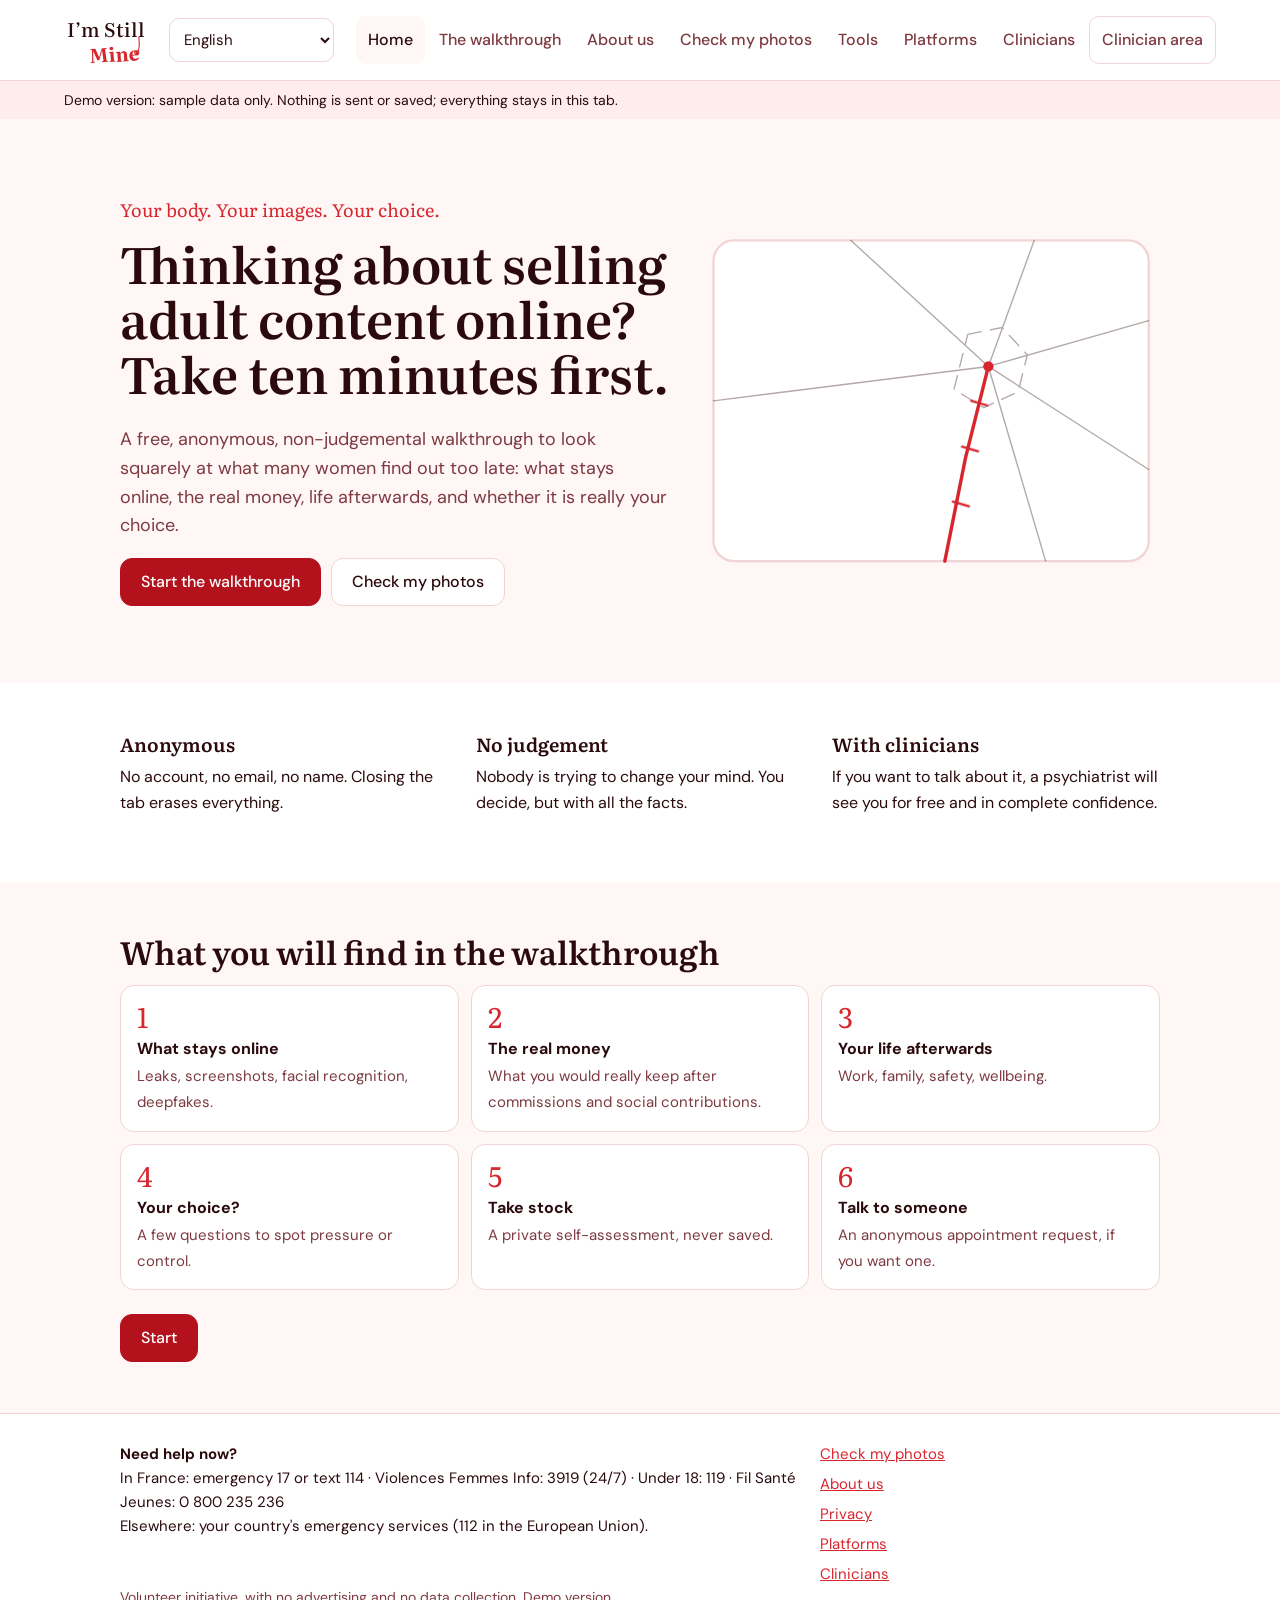
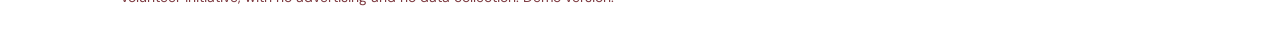
==== site/index.html @ f81d7df5 "I'm Still Mine: public website (20 languages), detection API client, coming-soon page The fake-image" ====
<!DOCTYPE html>

<html lang="fr">
<head>
<meta charset="utf-8"/>
<meta content="width=device-width, initial-scale=1" name="viewport"/>
<meta content="noindex, nofollow" name="robots"/>
<title data-i="s.title">I’m Still Mine — démo</title>
<link rel="icon" href="brand/logo-mark.svg" type="image/svg+xml"/>
<meta content="#d7262e" name="theme-color"/>
<link href="https://fonts.googleapis.com" rel="preconnect"/>
<link href="https://fonts.googleapis.com/css2?family=Literata:opsz,wght@7..72,500;7..72,600&amp;family=DM+Sans:wght@400;500;600&amp;display=swap" rel="stylesheet"/>
<style>
/* VOICE: tender, calm, never judging; a quiet notebook, not a campaign
   IDEA: a pocket notebook she opens alone, page by page
   PICTURE: the open page itself (the working app) under a modest title
   COLOUR and TYPE: white / deep teal ink, one coral accent; Literata + DM Sans
   LAYOUT: one calm column, progress dots, doctor side as a tidy workspace */
:root{color-scheme:light dark;
--bg:light-dark(#ffffff,#0d1f23);--paper:light-dark(#f2f7f6,#13292e);--ink:light-dark(#12343b,#e6efee);
--soft:light-dark(#4d6a70,#a9bfc2);--line:light-dark(#d5e3e1,#24434a);--acc:light-dark(#d9503c,#ff8a73);
--accbg:light-dark(#fdeeea,#3a201b);--teal:light-dark(#12343b,#cfe6e2);--ok:light-dark(#1d6b58,#7fd3b9)}
:root[data-theme=light]{color-scheme:light}:root[data-theme=dark]{color-scheme:dark}
*{box-sizing:border-box;min-width:0}
body{margin:0;background:var(--bg);color:var(--ink);font:16px/1.6 "DM Sans",system-ui,sans-serif;overflow-x:clip}
h1,h2,h3{font-family:Literata,Georgia,serif;font-weight:600;line-height:1.1;text-wrap:balance;margin:0 0 .5em}
h1{font-size:clamp(28px,4.4vw,42px)}h2{font-size:clamp(24px,3vw,32px)}h3{font-size:19px}
p{margin:0 0 1em}a{color:var(--acc)}
.top{display:flex;flex-wrap:wrap;gap:12px;align-items:center;justify-content:space-between;padding:14px max(5vw,16px);border-bottom:1px solid var(--line);position:sticky;top:0;background:var(--bg);z-index:5}
.brand{font-family:Literata,serif;font-weight:600;font-size:19px}
.seg{display:flex;background:var(--paper);border-radius:999px;padding:4px}
.seg a{padding:10px 16px;border-radius:999px;text-decoration:none;color:var(--soft);font-weight:500;min-height:44px;display:flex;align-items:center}
.seg a.on{background:var(--teal);color:var(--bg)}
.demo{background:var(--accbg);color:var(--ink);font-size:14px;padding:8px max(5vw,16px)}
main{max-width:760px;margin:0 auto;padding:clamp(24px,4vw,48px) 16px 64px}
.wide{max-width:1040px}
.dots{display:flex;gap:6px;margin:0 0 20px;flex-wrap:wrap}
.dots button{width:34px;height:8px;min-height:0;border-radius:4px;border:0;background:var(--line);padding:0;cursor:pointer}
.dots button.on{background:var(--acc)}.dots button.done{background:var(--soft)}
.page{background:var(--paper);border-radius:18px;padding:clamp(22px,4vw,40px);box-shadow:0 1px 0 var(--line)}
.kicker{color:var(--soft);font-size:14px;margin-bottom:6px}
.nav{display:flex;justify-content:space-between;gap:12px;margin-top:28px;flex-wrap:wrap}
button,.btn{font:inherit;font-weight:500;min-height:44px;padding:10px 20px;border-radius:12px;border:1px solid var(--line);background:var(--bg);color:var(--ink);cursor:pointer}
button.main{background:var(--teal);color:var(--bg);border-color:var(--teal)}
button:focus-visible,a:focus-visible,input:focus-visible,textarea:focus-visible,select:focus-visible{outline:3px solid var(--acc);outline-offset:2px}
.exit{background:var(--acc);color:#fff;border:0}
ul.facts{padding-left:1.1em;margin:0 0 1em}ul.facts li{margin-bottom:.5em}
.note{border-inline-start:3px solid var(--acc);padding-block:4px;padding-inline:14px 0;color:var(--soft);font-size:15px;margin:16px 0}
.q{border-top:1px solid var(--line);padding:14px 0}
.q p{margin:0 0 8px;font-weight:500}
.opts{display:flex;flex-wrap:wrap;gap:8px}
.opts label{display:flex;align-items:center;gap:8px;border:1px solid var(--line);border-radius:10px;padding:8px 14px;min-height:44px;cursor:pointer;background:var(--bg)}
.opts input{accent-color:var(--acc);width:18px;height:18px}
.calc{display:grid;grid-template-columns:minmax(0,1fr) minmax(0,1fr);gap:20px;align-items:start}
.big{font-family:Literata,serif;font-size:clamp(34px,6vw,52px);line-height:1;white-space:nowrap}
.rows div{display:flex;justify-content:space-between;gap:10px;padding:8px 0;border-bottom:1px solid var(--line)}
.rows span:last-child{white-space:nowrap;font-variant-numeric:tabular-nums}
input,textarea,select{font:inherit;font-size:16px;width:100%;padding:11px 12px;border-radius:10px;border:1px solid var(--line);background:var(--bg);color:var(--ink)}
input[type=range]{padding:0;accent-color:var(--acc)}
label.f{display:block;margin:14px 0 6px;font-weight:500}
.alert{background:var(--accbg);border-radius:12px;padding:16px;margin:16px 0}
.res{display:grid;gap:10px;margin:12px 0}
.res div{background:var(--bg);border-radius:12px;padding:12px 14px;border:1px solid var(--line)}
.res b{display:block}.res span{color:var(--soft);font-size:15px}
.ok{color:var(--ok);font-weight:600}
.tabs{display:flex;gap:6px;flex-wrap:wrap;margin-bottom:20px;overflow-x:auto}
.tabs button.on{background:var(--teal);color:var(--bg);border-color:var(--teal)}
.grid2{display:grid;grid-template-columns:minmax(0,1fr) minmax(0,1.3fr);gap:20px}
.req{background:var(--bg);border:1px solid var(--line);border-radius:12px;padding:14px;margin-bottom:10px;cursor:pointer;text-align:left;width:100%;display:block}
.req.on{border-color:var(--acc)}
.tag{display:inline-block;font-size:13px;padding:2px 8px;border-radius:6px;background:var(--paper);color:var(--soft);margin-right:6px}
.tag.new{background:var(--accbg);color:var(--acc)}
.slots{display:grid;grid-template-columns:repeat(5,minmax(0,1fr));gap:6px}
.slots button{padding:8px 4px;font-size:14px;min-height:44px}
.slots button.on{background:var(--ok);color:#fff;border-color:var(--ok)}
.slots .h{font-size:13px;color:var(--soft);text-align:center;padding:4px}
.priv{background:var(--bg);border-radius:12px;padding:14px 16px;border:1px dashed var(--line);font-size:15px}
.hide{display:none!important}
.brand{text-decoration:none;color:var(--ink);display:inline-flex;align-items:center;gap:10px;min-height:44px}
.brand .logo{height:52px;width:auto;display:block}
.brand .word{font-family:Literata,Georgia,serif;font-size:22px;font-weight:500;letter-spacing:-.01em}.brand .word b{font-weight:700;color:var(--acc)}
.tagline{font-family:Literata,Georgia,serif;font-size:18px;color:var(--acc);margin:0 0 10px}
nav.site{display:flex;gap:2px;flex-wrap:wrap}
nav.site a{text-decoration:none;color:var(--soft);padding:10px 12px;border-radius:10px;min-height:44px;display:flex;align-items:center;font-weight:500}
nav.site a.on{color:var(--ink);background:var(--paper)}
nav.site a.pro{border:1px solid var(--line)}
.view{display:none}.view.on{display:block}
.hero{background:var(--paper);padding:clamp(32px,6vw,80px) max(5vw,16px)}
.heroin{max-width:1040px;margin:0 auto;display:grid;grid-template-columns:minmax(0,1.2fr) minmax(0,1fr);gap:32px;align-items:center}
h1.xl{font-size:clamp(32px,5vw,50px)}
.lede{font-size:18px;color:var(--soft);max-width:62ch}
.ctas{display:flex;gap:10px;flex-wrap:wrap;margin-top:8px}
a.btn{text-decoration:none;display:inline-flex;align-items:center}
a.btn.main{background:var(--teal);color:var(--bg);border-color:var(--teal)}
.glass{width:100%;height:auto}
.glass .mend{stroke-dasharray:200;stroke-dashoffset:200;animation:mend 2.4s .6s ease-out forwards}.glass .stitches{opacity:0;animation:stitch .6s 2.8s forwards}
@keyframes mend{to{stroke-dashoffset:0}}@keyframes stitch{to{opacity:1}}
@media(prefers-reduced-motion:reduce){.glass .mend{stroke-dashoffset:0;animation:none}.glass .stitches{opacity:1;animation:none}}
.wrapw{max-width:1040px;margin:0 auto}
.three{display:grid;grid-template-columns:repeat(3,minmax(0,1fr));gap:28px}
.band{padding:clamp(28px,4vw,64px) max(5vw,16px)}.band.alt{background:var(--paper)}
.steps{counter-reset:s;list-style:none;padding:0;margin:0 0 24px;display:grid;grid-template-columns:repeat(3,minmax(0,1fr));gap:12px}
.steps li{background:var(--bg);border-radius:14px;padding:16px;border:1px solid var(--line)}
.steps li::before{counter-increment:s;content:counter(s);font-family:Literata,serif;font-size:28px;color:var(--acc);display:block;line-height:1}
.steps b{display:block;margin:6px 0 2px}.steps span{color:var(--soft);font-size:15px}
.people{display:grid;grid-template-columns:repeat(auto-fill,minmax(220px,1fr));gap:12px;margin-bottom:8px}
.people div{background:var(--paper);border-radius:12px;padding:14px 16px}
.people .ghost{background:none;border:1px dashed var(--line)}
.people b{display:block}.people span{color:var(--soft);font-size:15px}
.small{font-size:14px;color:var(--soft)}
.sr{position:absolute;width:1px;height:1px;overflow:hidden;clip:rect(0 0 0 0)}
.langsel select{width:auto;min-height:44px;padding:8px 10px;font-size:15px}
.top{flex-wrap:wrap}
.dim{opacity:.55}
.cam{position:relative;border-radius:14px;overflow:hidden;background:#000;max-width:420px;aspect-ratio:4/3}
.cam video{width:100%;height:100%;object-fit:cover;transform:scaleX(-1)}
.chal{font-family:Literata,serif;font-size:22px;margin:4px 0}
.meter{height:8px;background:var(--line);border-radius:4px;overflow:hidden;margin:8px 0}.meter i{display:block;height:100%;background:var(--acc);transition:width .3s}
#matchCv,.ela{display:block;max-width:100%;height:auto;border-radius:12px;margin:14px 0}
.vcard{border-radius:14px;padding:16px;margin:14px 0;background:var(--bg);border:2px solid var(--line)}
.vcard b{display:block;font-size:18px}.vcard span{display:block;color:var(--soft)}
.vcard.hi,.vcard.lo2{border-color:var(--acc)}.vcard.mid{border-color:#c98a1b}.vcard .big{color:var(--ink)}
.sigs{list-style:none;padding:0;margin:0}.sigs li{display:grid;grid-template-columns:70px minmax(0,1fr);gap:10px;padding:10px 0;border-bottom:1px solid var(--line);font-size:15px}
.lv{font-size:13px;font-weight:600;border-radius:6px;padding:2px 6px;height:fit-content;text-align:center;background:var(--paper);color:var(--soft)}
.lv.fort{background:var(--accbg);color:var(--acc)}.lv.moyen{background:light-dark(#fbf0d9,#3a2e14);color:light-dark(#8a5a00,#f0c060)}
.conf{margin:10px 0 6px;font-size:15px}.conf.high b{color:var(--ok)}.conf.low b{color:var(--acc)}
table.eng{width:100%;border-collapse:collapse;font-size:14px;margin:6px 0}table.eng td{padding:6px 4px;border-top:1px solid var(--line);vertical-align:top}table.eng td:first-child{color:var(--soft);width:42%}
textarea.mono{font:13px/1.45 ui-monospace,Menlo,monospace}
.tools{display:grid;grid-template-columns:repeat(auto-fill,minmax(220px,1fr));gap:10px}
.tools a{display:block;text-decoration:none;color:var(--ink);background:var(--paper);border:1px solid var(--line);border-radius:12px;padding:14px 16px;min-height:44px}
.tools a span{display:block;color:var(--soft);font-size:15px}
ol.facts{padding-left:1.3em}
main h2{margin-top:1.4em}
pre{background:var(--paper);border-radius:12px;padding:14px;font-size:14px;overflow-x:auto;margin:0}
.en{margin-top:28px;border-top:1px solid var(--line);padding-top:12px}
.foot{border-top:1px solid var(--line);padding:28px max(5vw,16px);font-size:15px}
.fgrid{display:grid;grid-template-columns:minmax(0,2fr) minmax(0,1fr);gap:20px}
.flinks{display:flex;flex-direction:column;gap:6px}
@media(max-width:800px){.heroin,.fgrid{grid-template-columns:minmax(0,1fr)}.glass{max-width:340px}.three,.steps{grid-template-columns:minmax(0,1fr)}nav.site{overflow-x:auto;flex-wrap:nowrap;width:100%}nav.site a{flex:none}}
@media(max-width:700px){.calc,.grid2{grid-template-columns:minmax(0,1fr)}.seg a{padding:10px 12px}}
@media(prefers-reduced-motion:no-preference){.page{animation:in .35s ease}@keyframes in{from{opacity:0;transform:translateY(6px)}}}

/* PALETTE I'M STILL MINE : blanc et rouge uniquement, toujours en clair, sobre */
:root,:root[data-theme=dark],:root[data-theme=light]{color-scheme:light;--bg:#ffffff;--paper:#fff6f6;--ink:#2b0a0d;--soft:#7d3a40;--line:#f2d3d6;--acc:#d7262e;--accbg:#ffecec;--teal:#b3121c;--ok:#8a1a20}
.vcard.mid{border-color:#ee9ba0}.lv.moyen{background:#fff1e6;color:#9a2a12}
.hero{background:#fff6f6}
</style>
</head>
<body>
<header class="top">
<a aria-label="I’m Still Mine" class="brand" href="#accueil"><svg class="logo" aria-hidden="true" viewBox="0 0 200 124" role="img" aria-label="I’m Still Mine">
  <text x="8" y="54" font-family="Literata, Georgia, serif" font-size="46" font-weight="500" fill="#2b0a0d">I’m Still</text>
  <path d="M178.5 55 C 179.5 70, 181.5 80, 176.5 88" fill="none" stroke="#d7262e" stroke-width="2.6" stroke-linecap="round"/>
  <path d="M176.5 88 q -7 -2 -8 4 q 1 6 8 3 q 4 -3 0 -7" fill="none" stroke="#d7262e" stroke-width="2.6" stroke-linecap="round"/>
  <text x="62" y="118" font-family="Literata, Georgia, serif" font-size="46" font-weight="700" fill="#d7262e" transform="rotate(-4 62 118)">Mine</text>
</svg></a>
<label class="langsel"><span class="sr" data-i="s.langLabel">Langue</span><select id="langSel" aria-label="Langue / Language"></select></label>
<nav aria-label="Navigation principale" class="site">
<a data-i="s.nav.2" data-n="accueil" href="#accueil">Accueil</a>
<a data-i="s.nav.3" data-n="parcours" href="#parcours">Le parcours</a>
<a data-i="s.nav.4" data-n="apropos" href="#apropos">Qui sommes-nous</a>
<a data-i="s.nav.5" data-n="photos" href="#photos">Vérifier mes photos</a>
<a data-i="s.nav.6" data-n="outils" href="#outils">Outils</a>
<a data-i="s.nav.7" data-n="plateformes" href="#plateformes">Plateformes</a>
<a data-i="s.nav.8" data-n="soignants" href="#soignants">Soignants</a>
<a class="pro" data-i="s.nav.9" data-n="medecin" href="#medecin">Espace pro</a>
</nav>
</header>
<div class="demo" data-i="s.demo.1">Démo de présentation : données fictives, rien n'est envoyé ni enregistré. Tout reste dans cet onglet.</div>
<!-- ============ ACCUEIL ============ -->
<div class="view" id="v-accueil">
<section class="hero">
<div class="heroin">
<div>
<p class="tagline" data-i="s.tagline">Ton corps. Tes images. Ton choix.</p>
<h1 class="xl" data-i="s.accueil.1">Tu penses vendre du contenu adulte en ligne ? Prends dix minutes avant.</h1>
<p class="lede" data-i="s.accueil.2">Un parcours gratuit, anonyme et sans jugement pour regarder en face ce que beaucoup découvrent trop tard : ce qui reste en ligne, l'argent réel, la vie d'après, et si c'est vraiment ton choix.</p>
<div class="ctas" data-i="s.accueil.3"><a class="btn main" href="#parcours">Commencer le parcours</a><a class="btn" href="#photos">Vérifier mes photos</a></div>
</div>
<svg aria-hidden="true" class="glass" viewBox="0 0 400 300">
<rect x="10" y="10" width="380" height="280" rx="18" fill="#fff" stroke="#f2d3d6" stroke-width="2"/>
<g fill="none" stroke="#2b0a0d" stroke-width="1.2" stroke-linecap="round" stroke-linejoin="round" opacity=".35">
<path d="M250 120 L290 10"/><path d="M250 120 L390 80"/><path d="M250 120 L390 210"/><path d="M250 120 L300 290"/>
<path d="M250 120 L10 150"/><path d="M250 120 L130 10"/>
<path d="M232 92 L262 86 L284 110 L276 142 L246 156 L220 140 Z" stroke-dasharray="12 8"/>
</g>
<path class="mend" d="M250 120 L230 200 L212 290" fill="none" stroke="#d7262e" stroke-width="3" stroke-linecap="round"/>
<g class="stitches" stroke="#d7262e" stroke-width="2" stroke-linecap="round"><path d="M235 150 L249 154"/><path d="M227 190 L241 194"/><path d="M219 238 L233 242"/></g>
<circle cx="250" cy="120" r="4.5" fill="#d7262e"/>
</svg>
</div>
</section>
<section class="band">
<div class="wrapw three">
<div><h3 data-i="s.accueil.4">Anonyme</h3><p data-i="s.accueil.5">Pas de compte, pas d'e-mail, pas de nom. Fermer l'onglet efface tout.</p></div>
<div><h3 data-i="s.accueil.6">Sans jugement</h3><p data-i="s.accueil.7">Personne ne cherche à te faire changer d'avis. Tu décides, mais en connaissance de cause.</p></div>
<div><h3 data-i="s.accueil.8">Avec des soignants</h3><p data-i="s.accueil.9">Si tu veux en parler, un psychiatre te reçoit gratuitement et en toute confidentialité.</p></div>
</div>
</section>
<section class="band alt">
<div class="wrapw">
<h2 data-i="s.accueil.10">Ce que tu trouveras dans le parcours</h2>
<ol class="steps">
<li data-i="s.accueil.11"><b>Ce qui reste en ligne</b><span>Fuites, captures d'écran, reconnaissance faciale, deepfakes.</span></li>
<li data-i="s.accueil.12"><b>L'argent réel</b><span>Ce qu'il te resterait vraiment après commissions et cotisations.</span></li>
<li data-i="s.accueil.13"><b>Ta vie après</b><span>Travail, famille, sécurité, moral.</span></li>
<li data-i="s.accueil.14"><b>Ton choix ?</b><span>Quelques questions pour repérer une pression ou une emprise.</span></li>
<li data-i="s.accueil.15"><b>Faire le point</b><span>Une auto-évaluation privée, jamais enregistrée.</span></li>
<li data-i="s.accueil.16"><b>Parler à quelqu'un</b><span>Une demande de rendez-vous anonyme, si tu le souhaites.</span></li>
</ol>
<a class="btn main" data-i="s.accueil.17" href="#parcours">Commencer</a>
</div>
</section>
</div>
<!-- ============ QUI SOMMES-NOUS ============ -->
<div class="view" id="v-apropos">
<main>
<h1 data-i="s.apropos.1">Qui sommes-nous</h1>
<p class="lede" data-i="s.apropos.2">« I’m Still Mine » est une initiative bénévole née à Lorient. Elle sera portée par une association loi 1901, en cours de création, réunissant des soignants et des bénévoles.</p>
<h2 data-i="s.apropos.3">Nos engagements</h2>
<ul class="facts">
<li data-i="s.apropos.4"><b>Aucune activité commerciale.</b> Pas de publicité, pas d'affiliation, pas de partenariat payant avec une plateforme.</li>
<li data-i="s.apropos.5"><b>Aucune collecte de données.</b> Pas de compte, pas de cookies de suivi, pas d'outil de mesure d'audience. Le parcours fonctionne entièrement dans ton navigateur.</li>
<li data-i="s.apropos.6"><b>Aucun jugement.</b> Nous ne disons à personne ce qu'elle doit faire. Nous donnons des informations exactes et une porte ouverte.</li>
<li data-i="s.apropos.7"><b>Un contenu relu par des soignants.</b> Chaque écran est validé par le comité médical avant publication.</li>
</ul>
<h2 data-i="s.apropos.8">Comité de soignants</h2>
<div class="people">
<div data-i="s.apropos.9"><b>Dr [NAME]</b><span>Psychiatre, Lorient</span></div>
<div class="ghost" data-i="s.apropos.10"><b>Votre nom ici</b><span><a href="#soignants">Rejoindre le comité</a></span></div>
</div>
<p class="small" data-i="s.apropos.11">Démo : la composition du comité est à confirmer avec les intéressés avant toute mise en ligne.</p>
<h2 data-i="s.apropos.12">Transparence</h2>
<p data-i="s.apropos.13">Les membres fondateurs publieront ici une déclaration de leurs liens d'intérêts, y compris toute activité professionnelle en lien avec les plateformes de contenu en ligne.</p>
<h2 data-i="s.apropos.14">Contact</h2>
<p data-i="s.apropos.15">contact@NOM-DE-DOMAINE.org <span class="small">(adresse provisoire)</span></p>
</main>
</div>
<!-- ============ PLATEFORMES ============ -->
<div class="view" id="v-plateformes">
<main>
<h1 data-i="s.plateformes.1">Pour les plateformes et les sites adultes</h1>
<p class="lede" data-i="s.plateformes.2">Vous pouvez proposer ce parcours à vos futures créatrices et futurs créateurs, au moment de leur inscription. C'est gratuit, et aucune donnée n'est échangée.</p>
<h2 data-i="s.plateformes.3">Ce que nous vous demandons</h2>
<p data-i="s.plateformes.4">Un simple lien sur votre page d'inscription créateur, votre centre d'aide ou votre page sécurité. Par exemple :</p>
<pre id="snip"><code>&lt;a href="https://NOM-DE-DOMAINE.org" rel="noopener"&gt;
  Avant de vous lancer : 10 minutes pour y réfléchir
&lt;/a&gt;</code></pre>
<div class="nav" style="margin-top:8px"><span class="small" id="snipMsg"></span><button data-i="s.plateformes.5" id="copySnip">Copier le code</button></div>
<h2 data-i="s.plateformes.6">Ce que nous ne faisons pas</h2>
<ul class="facts">
<li data-i="s.plateformes.7">Aucun pixel, script ou paramètre de suivi dans le lien.</li>
<li data-i="s.plateformes.8">Aucune donnée sur vos utilisateurs ne nous parvient, et nous n'en transmettons aucune.</li>
<li data-i="s.plateformes.9">Aucune campagne contre les plateformes : nous informons, nous n'accusons pas.</li>
</ul>
<div class="en">
<h3 data-i="s.plateformes.10">In English</h3>
<p data-i="s.plateformes.11">“I’m Still Mine” is a free, anonymous, non-judgemental 10-minute walkthrough for people considering adult content creation: leaks and permanence, real earnings, life afterwards, and a check for coercion. It is run by a non-profit with volunteer clinicians. We ask only for a plain link on your creator sign-up or safety page. No data is exchanged and no tracking is involved. English and other languages are planned.</p>
</div>
</main>
</div>
<!-- ============ SOIGNANTS ============ -->
<div class="view" id="v-soignants">
<main>
<h1 data-i="s.soignants.1">Soignants : rejoindre le réseau</h1>
<p class="lede" data-i="s.soignants.2">Psychiatres, psychologues, médecins généralistes, sages-femmes : offrez quelques heures par mois pour recevoir, gratuitement et sans jugement, des femmes qui se posent la question.</p>
<ul class="facts">
<li data-i="s.soignants.3">Vous choisissez vos créneaux et votre format (cabinet ou téléconsultation).</li>
<li data-i="s.soignants.4">Vous ne recevez que ce que la personne choisit d'écrire dans sa demande.</li>
<li data-i="s.soignants.5">Votre numéro RPPS est vérifié avant l'ouverture de votre espace.</li>
</ul>
<div class="page" style="animation:none">
<form id="joinF">
<label class="f" data-i="s.soignants.6" for="jn">Nom et prénom</label><input autocomplete="name" id="jn" required=""/>
<label class="f" data-i="s.soignants.7" for="jp">Profession</label>
<select id="jp"><option data-i="s.soignants.8">Psychiatre</option><option data-i="s.soignants.9">Psychologue</option><option data-i="s.soignants.10">Médecin généraliste</option><option data-i="s.soignants.11">Sage-femme</option><option data-i="s.soignants.12">Autre</option></select>
<label class="f" data-i="s.soignants.13" for="jr">Numéro RPPS</label><input data-ip="s.ph.1" id="jr" inputmode="numeric" placeholder="11 chiffres"/>
<label class="f" data-i="s.soignants.14" for="jv">Ville d'exercice</label><input data-ip="s.ph.2" id="jv" placeholder="Lorient"/>
<label class="f" data-i="s.soignants.15" for="jh">Heures par mois que vous pouvez offrir</label><input id="jh" max="40" min="1" type="number" value="4"/>
<label class="f" data-i="s.soignants.16" for="jm">Un mot sur votre pratique (facultatif)</label><textarea id="jm" rows="3"></textarea>
<div class="nav"><span></span><button class="main" data-i="s.soignants.17" type="submit">Envoyer ma candidature</button></div>
</form>
<div class="alert hide" id="joinOk"></div>
</div>
</main>
</div>
<!-- ============ VÉRIFIER MES PHOTOS ============ -->
<div class="view" id="v-photos">
<main>
<h1 data-i="s.photos.1">Vérifier si tes photos circulent</h1>
<p class="lede" data-i="s.photos.2">Des outils gratuits existent déjà pour empêcher la diffusion de tes images intimes et pour chercher où une photo de toi apparaît. Voici lesquels, et dans quel ordre.</p>
<div class="alert" data-i="s.photos.3"><b>Pour tes propres photos uniquement.</b> Chercher les images de quelqu'un d'autre sans son accord, même d'une ex ou d'une conjointe, est une atteinte à sa vie privée.</div>
<h2 data-i="s.photos.4">1. Bloquer la diffusion avec StopNCII.org</h2>
<p data-i="s.photos.5">Tu choisis tes photos ou vidéos intimes sur ton téléphone. Le site en calcule une empreinte numérique sur ton appareil : <b>l'image elle-même ne quitte jamais ton téléphone.</b> Seule l'empreinte est envoyée aux plateformes partenaires, qui bloquent ou retirent les copies.</p>
<p data-i="s.photos.6">Plateformes partenaires, entre autres : Facebook, Instagram, Threads, TikTok, Snapchat, Reddit, OnlyFans, Bumble, Bluesky et Aylo (Pornhub).</p>
<div class="ctas" data-i="s.photos.7"><a class="btn main" href="https://stopncii.org/?lang=fr-fr" rel="noopener">Ouvrir StopNCII.org</a></div>
<p class="small" data-i="s.photos.8">Réservé aux personnes majeures. Pour une image prise avant tes 18 ans : <a href="https://takeitdown.ncmec.org/fr/" rel="noopener">Take It Down</a>.</p>
<h2 data-i="s.photos.9">2. Chercher où une photo apparaît</h2>
<p data-i="s.photos.10">La recherche d'image inversée retrouve les pages qui contiennent la même photo, ou une photo très proche. Essaie plusieurs outils : ils ne trouvent pas les mêmes résultats.</p>
<div class="tools" data-i="s.photos.11">
<a href="https://lens.google.com" rel="noopener"><b>Google Lens</b><span>Le plus large. Fonctionne aussi depuis l'appli Google.</span></a>
<a href="https://www.bing.com/visualsearch" rel="noopener"><b>Bing Visual Search</b><span>Résultats souvent différents de Google.</span></a>
<a href="https://tineye.com" rel="noopener"><b>TinEye</b><span>Retrouve les copies exactes, même recadrées.</span></a>
<a href="https://yandex.com/images" rel="noopener"><b>Yandex Images</b><span>Souvent efficace sur les visages.</span></a>
</div>
<ul class="facts" style="margin-top:14px">
<li data-i="s.photos.12">Utilise une photo que tu as toi-même publiée, puis une version recadrée sur ton visage.</li>
<li data-i="s.photos.13">Ces outils ne voient pas tout : groupes privés, messageries et certains sites leur échappent.</li>
</ul>
<h2 data-i="s.photos.14">3. Si tu trouves une fuite ou un deepfake</h2>
<ol class="facts">
<li data-i="s.photos.15"><b>Garde des preuves avant tout</b> : adresse de la page, date, captures d'écran. Ne contacte pas la personne qui a publié.</li>
<li data-i="s.photos.16"><b>Signale au site</b>. Sur Reddit, le formulaire de signalement prévoit les images intimes publiées sans consentement : <a href="https://www.reddit.com/report" rel="noopener">reddit.com/report</a>.</li>
<li data-i="s.photos.17"><b>Demande à Google de retirer les résultats</b> : son centre d'aide propose un formulaire pour les images explicites non consenties, y compris les fausses.</li>
<li data-i="s.photos.18"><b>Signale aux autorités</b> sur <a href="https://www.internet-signalement.gouv.fr" rel="noopener">internet-signalement.gouv.fr</a> (Pharos), et porte plainte. En France, diffuser un deepfake sexuel sans consentement est un délit depuis la loi du 21 mai 2024.</li>
<li data-i="s.photos.19"><b>Ne reste pas seule</b> : 3018 (cyberviolences), 3919 (Violences Femmes Info, 24 h/24), ou une demande de rendez-vous dans <a href="#parcours">le parcours</a>.</li>
</ol>
<div class="page" style="animation:none;margin-top:28px">
<div class="kicker" data-i="s.photos.20">Nouveau, en test</div>
<h3 data-i="s.photos.21">Vérifier une image que tu as trouvée</h3>
<p data-i="s.photos.22">Compare une image suspecte à ton visage après un selfie en direct, et cherche des signes de trucage. Tout se passe sur ton téléphone : aucune image n'est envoyée.</p>
<a class="btn main" data-i="s.photos.23" href="#outils">Ouvrir les outils</a>
</div>
</main>
</div>
<!-- ============ OUTILS ============ -->
<div class="view" id="v-outils">
<main>
<h1 data-i="s.outils.1">Vérifier une image trouvée en ligne</h1>
<div class="priv" data-i="s.outils.2"><b>Tout reste sur ton appareil.</b> Les images et ton selfie sont analysés dans ce navigateur, rien n'est envoyé ni enregistré. Les résultats sont des indices, pas des preuves.</div>
<p class="small hide" id="oStatus" role="status"></p>
<div class="tabs" style="margin-top:20px">
<button class="on" data-i="s.outils.3" data-o="t1">1. Est-ce mon visage ?</button>
<button data-i="s.outils.4" data-o="t2">2. L'image est-elle truquée ?</button>
<button data-i="o.tab3" data-o="t3">3. Vient-elle de mon téléphone ?</button>
</div>
<section id="o-t1">
<div class="page" style="animation:none">
<div class="kicker" data-i="s.outils.5">Étape 1</div>
<h3 data-i="s.outils.6">Un selfie en direct</h3>
<p data-i="s.outils.7">On te demande de tourner la tête dans un ordre au hasard. Cela empêche d'utiliser la photo de quelqu'un d'autre : cet outil ne sert qu'à vérifier tes propres images.</p>
<button class="main" data-i="s.outils.8" id="camStart">Démarrer la caméra</button>
<div class="alert hide" id="camErr"></div>
<div class="hide" id="camBox">
<div class="cam"><video id="camV" muted="" playsinline=""></video></div>
<div class="kicker" id="chalStep" style="margin-top:10px"></div>
<p class="chal" id="chal"></p>
<p aria-live="polite" class="small" id="chalHint"></p>
<div class="meter"><i id="chalBar" style="width:0"></i></div>
<button data-i="s.outils.9" id="camStop" style="margin-top:10px">Arrêter</button>
</div>
<p class="hide" id="refOk" style="margin-top:12px"></p>
</div>
<div class="page dim" id="step2" style="animation:none;margin-top:16px">
<div class="kicker" data-i="s.outils.10">Étape 2</div>
<h3 data-i="s.outils.11">L'image que tu as trouvée</h3>
<p data-i="s.outils.12">Une capture d'écran suffit. Si plusieurs personnes apparaissent, chaque visage est comparé.</p>
<label class="f" data-i="s.outils.13" for="sus">Choisir l'image</label><input accept="image/*" id="sus" type="file"/>
<canvas class="hide" id="matchCv"></canvas>
<div id="matchOut"></div>
</div>
</section>
<section class="hide" id="o-t3">
<div class="page" style="animation:none">
<h3 data-i="o.p.title">Retrouver l'empreinte de ton appareil photo (PRNU)</h3>
<div data-i="o.p.intro"></div>
<p class="small" data-i="o.p.soon">Cet outil arrive bientôt.</p>
</div>
</section>
<section class="hide" id="o-t2">
<div class="page" style="animation:none">
<h3 data-i="s.outils.14">Chercher des signes de génération ou de retouche</h3>
<p data-i="s.outils.15">L'outil lit les informations cachées du fichier (logiciel, marquages « image générée par IA »), compare le grain du visage et du fond, et produit une carte de compression.</p>
<label class="f" data-i="s.outils.16" for="f2">Choisir l'image</label><input accept="image/*" id="f2" type="file"/>
<p class="small" data-i="s.outils.17">Pour un résultat plus parlant, utilise le fichier d'origine plutôt qu'une capture d'écran quand c'est possible.</p>
<div id="sigOut"></div>
</div>
<div class="page hide" id="bodyChk" style="animation:none;margin-top:16px">
<h3 data-i="s.outils.18">Compare avec ton propre corps</h3>
<p data-i="s.outils.19">Aucun outil ne connaît ton corps mieux que toi. Pour chaque point, indique si l'image est différente de toi. Les différences sont ajoutées au rapport.</p>
<div id="chkList"></div>
<p class="small" data-i="s.outils.20">Tu n'as pas à prouver qu'une image est fausse pour la signaler : la diffuser sans ton accord est déjà un délit.</p>
</div>
<div class="page hide" id="evid" style="animation:none;margin-top:16px">
<h3 data-i="s.outils.21">Rapport de preuve</h3>
<p data-i="s.outils.22">À joindre à un signalement ou à une plainte. Garde aussi le fichier original sans le modifier.</p>
<label class="f" data-i="s.outils.23" for="evUrl">Adresse de la page où tu l'as trouvée</label><input data-ip="s.ph.3" id="evUrl" inputmode="url" placeholder="https://…"/>
<label class="f" data-i="s.outils.24" for="evDate">Date où tu l'as vue</label><input id="evDate" type="date"/>
<label class="f" data-i="s.outils.25" for="evNotes">Notes (facultatif)</label><textarea id="evNotes" rows="2"></textarea>
<label class="f" data-i="s.outils.26" for="evText">Aperçu du rapport</label><textarea class="mono" id="evText" readonly="" rows="12"></textarea>
<div class="nav"><span class="small" id="evMsg"></span><span style="display:flex;gap:8px;flex-wrap:wrap"><button data-i="s.outils.27" id="evDl">Télécharger</button><button class="main" data-i="s.outils.28" id="evCopy">Copier le rapport</button></span></div>
</div>
</section>
<div class="nav"><span class="small" id="wipeMsg"></span><button data-i="s.outils.29" id="wipe">Tout effacer</button></div>
</main>
</div>
<!-- ============ CONFIDENTIALITÉ ============ -->
<div class="view" id="v-confidentialite">
<main>
<h1 data-i="s.confidentialite.1">Confidentialité</h1>
<p class="lede" data-i="s.confidentialite.2">Le parcours ne collecte rien. Tes réponses restent dans ton navigateur et disparaissent quand tu fermes l'onglet.</p>
<ul class="facts">
<li data-i="s.confidentialite.3"><b>Pas de compte, pas de cookies de suivi, pas de mesure d'audience.</b></li>
<li data-i="s.confidentialite.4"><b>Le serveur ne garde pas de journaux de connexion</b> (adresses IP).</li>
<li data-i="s.confidentialite.5"><b>Seule une demande de rendez-vous est transmise</b>, uniquement si tu l'envoies, et uniquement les champs que tu remplis. Elle est supprimée après la prise de contact.</li>
<li data-i="s.confidentialite.6"><b>Le bouton « Quitter vite »</b> remplace la page par un site neutre. Pense aussi à effacer ton historique si quelqu'un a accès à ton téléphone.</li>
</ul>
<p class="small" data-i="s.confidentialite.7">Démo : texte à faire valider juridiquement (RGPD) avant la mise en ligne.</p>
</main>
</div>
<!-- ============ CÔTÉ UTILISATRICE ============ -->
<div class="view" id="v-parcours"><main>
<div aria-label="Progression" class="dots" id="dots"></div>
<section class="page" id="pg"></section>
</main></div>
<!-- ============ CÔTÉ MÉDECIN ============ -->
<div class="view" id="v-medecin"><main class="wide">
<h1>Espace professionnel</h1>
<p class="small">Dans la vraie application, cet espace est protégé par un identifiant personnel et une double authentification.</p>
<p style="color:var(--soft)">Vue de démonstration pour le Dr [NAME], Lorient. Les demandes ci-dessous sont fictives.</p>
<div class="tabs" role="tablist">
<button class="on" data-t="inbox">Demandes de rendez-vous</button>
<button data-t="slots">Mes disponibilités</button>
<button data-t="review">Relire le contenu</button>
</div>
<section id="t-inbox">
<div class="grid2">
<div id="list"></div>
<div class="page" id="detail" style="animation:none"></div>
</div>
<div class="priv" style="margin-top:20px"><b>Ce que vous ne voyez jamais :</b> son vrai nom (sauf si elle le donne), son parcours dans l'application, ses réponses à l'auto-évaluation, son adresse IP. Elle ne transmet que ce qu'elle écrit dans sa demande.</div>
</section>
<section class="hide" id="t-slots">
<div class="page" style="animation:none">
<h2>Créneaux proposés</h2>
<p>Touchez un créneau pour l'ouvrir ou le fermer. Seuls les créneaux ouverts sont proposés aux utilisatrices, sans votre agenda complet.</p>
<div class="slots" id="slotGrid"></div>
<p id="slotCount" style="margin-top:14px;color:var(--soft)"></p>
<label class="f" for="mode">Format des consultations</label>
<select id="mode"><option>Cabinet et téléconsultation</option><option>Cabinet uniquement</option><option>Téléconsultation uniquement</option></select>
</div>
</section>
<section class="hide" id="t-review">
<div class="page" style="animation:none">
<h2>Vos remarques sur le contenu</h2>
<p>Pour chaque écran du parcours, notez ce qui est inexact, maladroit ou manquant. Le bouton en bas rassemble tout en un texte à renvoyer à Flaviu.</p>
<div id="revList"></div>
<div class="nav"><span id="copyMsg" style="color:var(--soft)"></span><button class="main" id="copyRev">Copier mes remarques</button></div>
</div>
</section>
</main></div>
<footer class="foot">
<div class="wrapw fgrid">
<div data-i="s.foot.1"><b>Besoin d'aide maintenant ?</b><br/>En France : urgence 17 ou SMS au 114 · Violences Femmes Info : 3919 (24 h/24) · Moins de 18 ans : 119 · Fil Santé Jeunes : 0 800 235 236<br/>Ailleurs : services d'urgence de ton pays (112 dans l'Union européenne).</div>
<div class="flinks" data-i="s.foot.2"><a href="#photos">Vérifier mes photos</a><a href="#apropos">Qui sommes-nous</a><a href="#confidentialite">Confidentialité</a><a href="#plateformes">Plateformes</a><a href="#soignants">Soignants</a></div>
</div>
<p class="wrapw small" data-i="s.foot.3">Initiative bénévole, sans publicité ni collecte de données. Version de démonstration.</p>
</footer>
<script src="i18n.js"></script>
<script src="api.js"></script>
<script>
{
const S={step:0,answers:{},coerc:{},self:{},sent:null};
const t=(k,v)=>window.t?window.t(k,v):k;
const eur=n=>Math.round(n).toLocaleString(document.documentElement.lang||'fr')+' €';
const radios=(name,codes,store,extra='')=>codes.map(c=>`<label><input type="radio" name="${name}" value="${c}" ${extra} ${store[name]===c?'checked':''}>${t('p.a.'+c)}</label>`).join('');
const STEP_NAMES=['Bienvenue','Ce qui reste en ligne',"L'argent réel",'Ta vie après','Ton choix ?','Faire le point',"Parler à quelqu'un"];
const STEPS=[
{h:()=>`${t('p.0.body')}
<div class="q"><p>${t('p.0.q')}</p><div class="opts">${radios('age',['yes','no'],S.answers)}</div></div>
<div id="minor" class="alert ${S.answers.age==='no'?'':'hide'}">${t('p.0.minor')}</div>`},
{h:()=>`${t('p.1.body')}
<div class="q"><p>${t('p.1.q')}</p><div class="opts">${radios('q1',['fine','hard','dunno'],S.answers)}</div></div>`},
{h:()=>`${t('p.2.intro')}
<div class="calc"><div>
<label class="f" for="rv">${t('p.2.label')}</label>
<input type="range" id="rv" min="100" max="5000" step="50" value="${S.answers.rv||800}">
<div class="rows" id="rows" style="margin-top:12px"></div></div>
<div class="page" style="background:var(--bg);animation:none"><div class="kicker">${t('p.2.left')}</div><div class="big" id="net"></div><p style="color:var(--soft);margin-top:10px;font-size:15px">${t('p.2.perMonth')}</p></div>
</div>
<div class="note">${t('p.2.note')}</div>`},
{h:()=>`${t('p.3.body')}
<div class="q"><p>${t('p.3.q')}</p><div class="opts">${radios('q3',['yes','maybe','no'],S.answers)}</div></div>`},
{h:()=>`${t('p.4.intro')}
${['c1','c2','c3','c4','c5'].map(id=>`<div class="q"><p>${t('p.4.'+id)}</p><div class="opts">${radios(id,['yes','no'],S.coerc,'data-c="1"')}</div></div>`).join('')}
<div id="coAlert" class="alert hide">${t('p.4.alert')}</div>`},
{h:()=>`${t('p.5.intro')}
${['s1','s2','s3','s4'].map(id=>`<label class="f" for="${id}">${t('p.5.'+id)}</label><input type="range" id="${id}" data-s="1" min="0" max="10" value="${S.self[id]??5}"><div style="display:flex;justify-content:space-between;color:var(--soft);font-size:14px"><span>${t('p.5.'+id+'a')}</span><span>${t('p.5.'+id+'b')}</span></div>`).join('')}
<div class="res" id="selfRes"></div>`},
{h:()=>S.sent?t('p.6.sent',{code:S.sent}):`${t('p.6.intro')}
<form id="reqF">
<label class="f" for="rp">${t('p.6.pseudo')}</label><input id="rp" required placeholder="${t('p.6.pseudoPh')}" maxlength="30">
<label class="f" for="rc">${t('p.6.how')}</label>
<select id="rc"><option value="app">${t('p.6.howApp')}</option><option value="sms">SMS</option><option value="email">E-mail</option></select>
<input id="rcv" class="hide" style="margin-top:8px" placeholder="${t('p.6.contactPh')}">
<label class="f" for="rw">${t('p.6.when')}</label>
<select id="rw"><option value="day">${t('p.6.whenDay')}</option><option value="eve">${t('p.6.whenEve')}</option><option value="any">${t('p.6.whenAny')}</option></select>
<label class="f" for="rm">${t('p.6.msg')}</label><textarea id="rm" rows="3" maxlength="600"></textarea>
<div class="nav"><span style="color:var(--soft);font-size:14px">${t('p.6.only')}</span><button class="main" type="submit">${t('p.6.submit')}</button></div>
</form>
<div class="note">${t('p.6.other')}</div>`}
];

/* ---- user side ---- */
const pg=document.getElementById('pg'),dots=document.getElementById('dots');
function renderF(){
  const st=STEPS[S.step];
  dots.innerHTML=STEPS.map((x,i)=>`<button aria-label="${t('p.name.'+i)}" class="${i===S.step?'on':i<S.step?'done':''}" data-step="${i}"></button>`).join('');
  pg.innerHTML=`<div class="kicker">${S.step?t('p.stepOf',{a:S.step,b:STEPS.length-1}):t('p.space')}</div>${st.h()}
  <div class="nav"><div>${S.step?'<button id="prev">'+t('p.back')+'</button>':''}</div>
  <div style="display:flex;gap:10px;flex-wrap:wrap"><button class="exit" id="exit">${t('p.exit')}</button>${S.step<STEPS.length-1?'<button class="main" id="next">'+t('p.next')+'</button>':''}</div></div>`;
  if(S.step===2)calc();
  if(S.step===4)coerc();
  if(S.step===5)selfRes();
}
document.addEventListener('langchange',()=>{if(window.__booted)renderF()});
function calc(){
  const b=+document.getElementById('rv').value;S.answers.rv=b;
  const plat=b*.2,cot=(b-plat)*.25,net=b-plat-cot;
  document.getElementById('rows').innerHTML=[[t('p.2.r1'),eur(b)],[t('p.2.r2'),'− '+eur(plat)],[t('p.2.r3'),'− '+eur(cot)]].map(r=>`<div><span>${r[0]}</span><span>${r[1]}</span></div>`).join('');
  document.getElementById('net').textContent=eur(net);
}
function coerc(){document.getElementById('coAlert').classList.toggle('hide',!Object.values(S.coerc).includes('yes'))}
function selfRes(){
  const g=k=>+(S.self[k]??5),out=[];
  ['s1','s2','s3','s4'].forEach(k=>{if(g(k)<5)out.push(k)});
  if(!out.length)out.push('ok');
  document.getElementById('selfRes').innerHTML=out.map(k=>`<div><b>${t('p.5.r.'+k)}</b><span>${t('p.5.r.'+k+'S')}</span></div>`).join('')+`<p style="color:var(--soft);font-size:14px;margin:4px 0 0">${t('p.5.private')}</p>`;
}
pg.addEventListener('click',e=>{
  if(e.target.id==='next'){S.step++;renderF();scrollTo(0,0)}
  if(e.target.id==='prev'){S.step--;renderF();scrollTo(0,0)}
  if(e.target.id==='exit'){location.replace('https://www.google.com/search?q=m%C3%A9t%C3%A9o')}
});
dots.addEventListener('click',e=>{const i=e.target.dataset.step;if(i!==undefined){S.step=+i;renderF()}});
pg.addEventListener('change',e=>{
  const el=e.target;
  if(el.name==='age'){S.answers.age=el.value;document.getElementById('minor').classList.toggle('hide',el.value!=='no')}
  else if(el.dataset.c){S.coerc[el.name]=el.value;coerc()}
  else if(el.type==='radio')S.answers[el.name]=el.value;
  if(el.id==='rc')document.getElementById('rcv').classList.toggle('hide',el.selectedIndex===0);
});
pg.addEventListener('input',e=>{
  if(e.target.id==='rv')calc();
  if(e.target.dataset.s){S.self[e.target.id]=+e.target.value;selfRes()}
});
const CANAL={app:"Message dans l'application",sms:'SMS',email:'E-mail'},QUAND={day:'En semaine, en journée',eve:'En semaine, en fin de journée',any:'Peu importe'};
pg.addEventListener('submit',e=>{
  e.preventDefault();
  const code='AVC-'+Math.random().toString(36).slice(2,6).toUpperCase();
  REQ.unshift({id:code,pseudo:document.getElementById('rp').value.trim()||'Anonyme',canal:CANAL[document.getElementById('rc').value],quand:QUAND[document.getElementById('rw').value],msg:document.getElementById('rm').value.trim()||'(pas de message)',recu:"À l'instant",neu:true,etat:'Nouvelle',lang:document.documentElement.lang});
  S.sent=code;sel=code;renderF();renderInbox();
});

/* ---- doctor side ---- */
const REQ=[
{id:'AVC-7K2P',pseudo:'Léa',canal:"Message dans l'application",quand:'En semaine, en fin de journée',msg:"J'ai déjà commencé il y a deux mois et je n'arrive plus à dormir à cause des messages. Je voudrais en parler.",recu:'Hier, 21 h 40',neu:true,etat:'Nouvelle'},
{id:'AVC-3MXD',pseudo:'M.',canal:'SMS',quand:'Peu importe',msg:"Mon copain insiste pour que j'ouvre un compte. Je ne sais pas quoi faire.",recu:'Mardi, 14 h 05',neu:false,etat:'Rendez-vous fixé'},
{id:'AVC-9QTA',pseudo:'Sarah',canal:'E-mail',quand:'En semaine, en journée',msg:'(pas de message)',recu:'Lundi, 10 h 12',neu:false,etat:'Répondue'}];
let sel=REQ[0].id;
const ANS=["Bonjour, merci pour votre message. Je vous propose un rendez-vous jeudi à 17 h 30, au cabinet ou en téléconsultation. Répondez simplement avec le format qui vous convient.","Bonjour, j'ai bien reçu votre demande. Pouvez-vous me dire quels jours vous arrangent la semaine prochaine ?"];
function renderInbox(){
  document.getElementById('list').innerHTML=REQ.map(r=>`<button class="req ${r.id===sel?'on':''}" data-r="${r.id}"><span class="tag ${r.neu?'new':''}">${r.etat}</span><span class="tag">${r.id}</span><div style="margin-top:8px"><b>${esc(r.pseudo)}</b> · <span style="color:var(--soft);font-size:14px">${r.recu}</span></div></button>`).join('');
  const r=REQ.find(x=>x.id===sel);
  document.getElementById('detail').innerHTML=`<div class="kicker">Demande ${r.id}</div><h3>${esc(r.pseudo)}</h3>
  <div class="rows"><div><span>Réponse souhaitée par</span><span>${r.canal}</span></div><div><span>Disponibilités</span><span style="white-space:normal;text-align:right">${r.quand}</span></div><div><span>Reçue</span><span>${r.recu}</span></div></div>
  <p style="margin-top:14px"><b>Son message</b><br>${esc(r.msg)}</p>
  <label class="f" for="rep">Votre réponse</label><textarea id="rep" rows="4"></textarea>
  <div style="display:flex;gap:8px;flex-wrap:wrap;margin-top:8px">${ANS.map((a,i)=>`<button data-a="${i}" style="font-size:14px">Modèle ${i+1}</button>`).join('')}</div>
  <div class="nav"><span id="repMsg" class="ok"></span><button class="main" id="send">Envoyer (démo)</button></div>`;
}
const esc=s=>s.replace(/[&<>"]/g,c=>({'&':'&amp;','<':'&lt;','>':'&gt;','"':'&quot;'}[c]));
document.getElementById('list').addEventListener('click',e=>{const b=e.target.closest('[data-r]');if(b){sel=b.dataset.r;renderInbox()}});
document.getElementById('detail').addEventListener('click',e=>{
  if(e.target.dataset.a!==undefined)document.getElementById('rep').value=ANS[e.target.dataset.a];
  if(e.target.id==='send'){const r=REQ.find(x=>x.id===sel);if(!document.getElementById('rep').value.trim())return;r.etat='Répondue';r.neu=false;renderInbox();document.getElementById('repMsg').textContent='Réponse enregistrée (démo, rien n\'est envoyé).'}
});

const days=['Lun','Mar','Mer','Jeu','Ven'],hours=['9 h','11 h','14 h','16 h','17 h 30'];
const open=new Set(['Jeu-17 h 30','Mar-14 h','Ven-11 h']);
function renderSlots(){
  document.getElementById('slotGrid').innerHTML=days.map(d=>`<div class="h">${d}</div>`).join('')+hours.map(h=>days.map(d=>`<button class="${open.has(d+'-'+h)?'on':''}" data-s="${d}-${h}">${h}</button>`).join('')).join('');
  document.getElementById('slotCount').textContent=open.size+' créneau'+(open.size>1?'x':'')+' ouvert'+(open.size>1?'s':'')+' cette semaine.';
}
document.getElementById('slotGrid').addEventListener('click',e=>{const k=e.target.dataset.s;if(!k)return;open.has(k)?open.delete(k):open.add(k);renderSlots()});

document.getElementById('joinF').addEventListener('submit',e=>{e.preventDefault();const n=document.getElementById('jn').value;const o=document.getElementById('joinOk');o.classList.remove('hide');o.innerHTML=t('s.joinOk',{n:esc(n)})});

const REV={};
document.getElementById('revList').innerHTML=STEP_NAMES.map((s,i)=>`<label class="f" for="rv${i}">${i?('Étape '+i+' · '):''}${s}</label><textarea id="rv${i}" data-v="${i}" rows="2" placeholder="Votre remarque"></textarea>`).join('')+`<label class="f" for="rvG">Remarques générales (côté médecin, fonctionnement, sécurité)</label><textarea id="rvG" data-v="g" rows="3"></textarea>`;
document.getElementById('revList').addEventListener('input',e=>{REV[e.target.dataset.v]=e.target.value});
document.getElementById('copyRev').addEventListener('click',async()=>{
  const txt=['Remarques sur la démo « I’m Still Mine »',...STEP_NAMES.map((s,i)=>REV[i]?`- ${s} : ${REV[i]}`:''),REV.g?`- Général : ${REV.g}`:''].filter(Boolean).join('\n');
  const m=document.getElementById('copyMsg');
  try{await navigator.clipboard.writeText(txt);m.textContent='Copié. Collez-le dans un e-mail ou un SMS.'}catch(_){m.textContent='Copie impossible ici : sélectionnez le texte à la main.'}
});

document.querySelector('#v-medecin .tabs').addEventListener('click',e=>{const t=e.target.dataset.t;if(!t)return;
  document.querySelectorAll('#v-medecin .tabs button').forEach(b=>b.classList.toggle('on',b.dataset.t===t));
  ['inbox','slots','review'].forEach(x=>document.getElementById('t-'+x).classList.toggle('hide',x!==t))});

/* ---- routing ---- */
const VIEWS=['accueil','parcours','photos','outils','apropos','plateformes','soignants','medecin','confidentialite'];
function route(){let v=location.hash.slice(1);if(!VIEWS.includes(v))v='accueil';
  VIEWS.forEach(x=>document.getElementById('v-'+x).classList.toggle('on',x===v));
  document.querySelectorAll('nav.site a').forEach(a=>{a.classList.toggle('on',a.dataset.n===v);if(a.dataset.n===v){const n=a.parentNode;n.scrollLeft=a.offsetLeft-n.clientWidth/2+a.offsetWidth/2}});
  if(v==='medecin')renderInbox();
  if(v==='outils'){if(window.initOutils)window.initOutils();else{const sc=document.createElement('script');sc.src='outils.js';sc.onload=()=>window.initOutils();document.body.appendChild(sc)}}
  scrollTo(0,0);}
document.getElementById('copySnip').addEventListener('click',async()=>{const m=document.getElementById('snipMsg');
  try{await navigator.clipboard.writeText(document.querySelector('#snip code').textContent);m.textContent=t('s.copied')}catch(_){m.textContent=t('s.copyFail')}});
addEventListener('hashchange',route);
renderSlots();
(window.i18nReady||Promise.resolve()).then(()=>{window.__booted=true;renderF();route()});
}
</script>
</body>
</html>
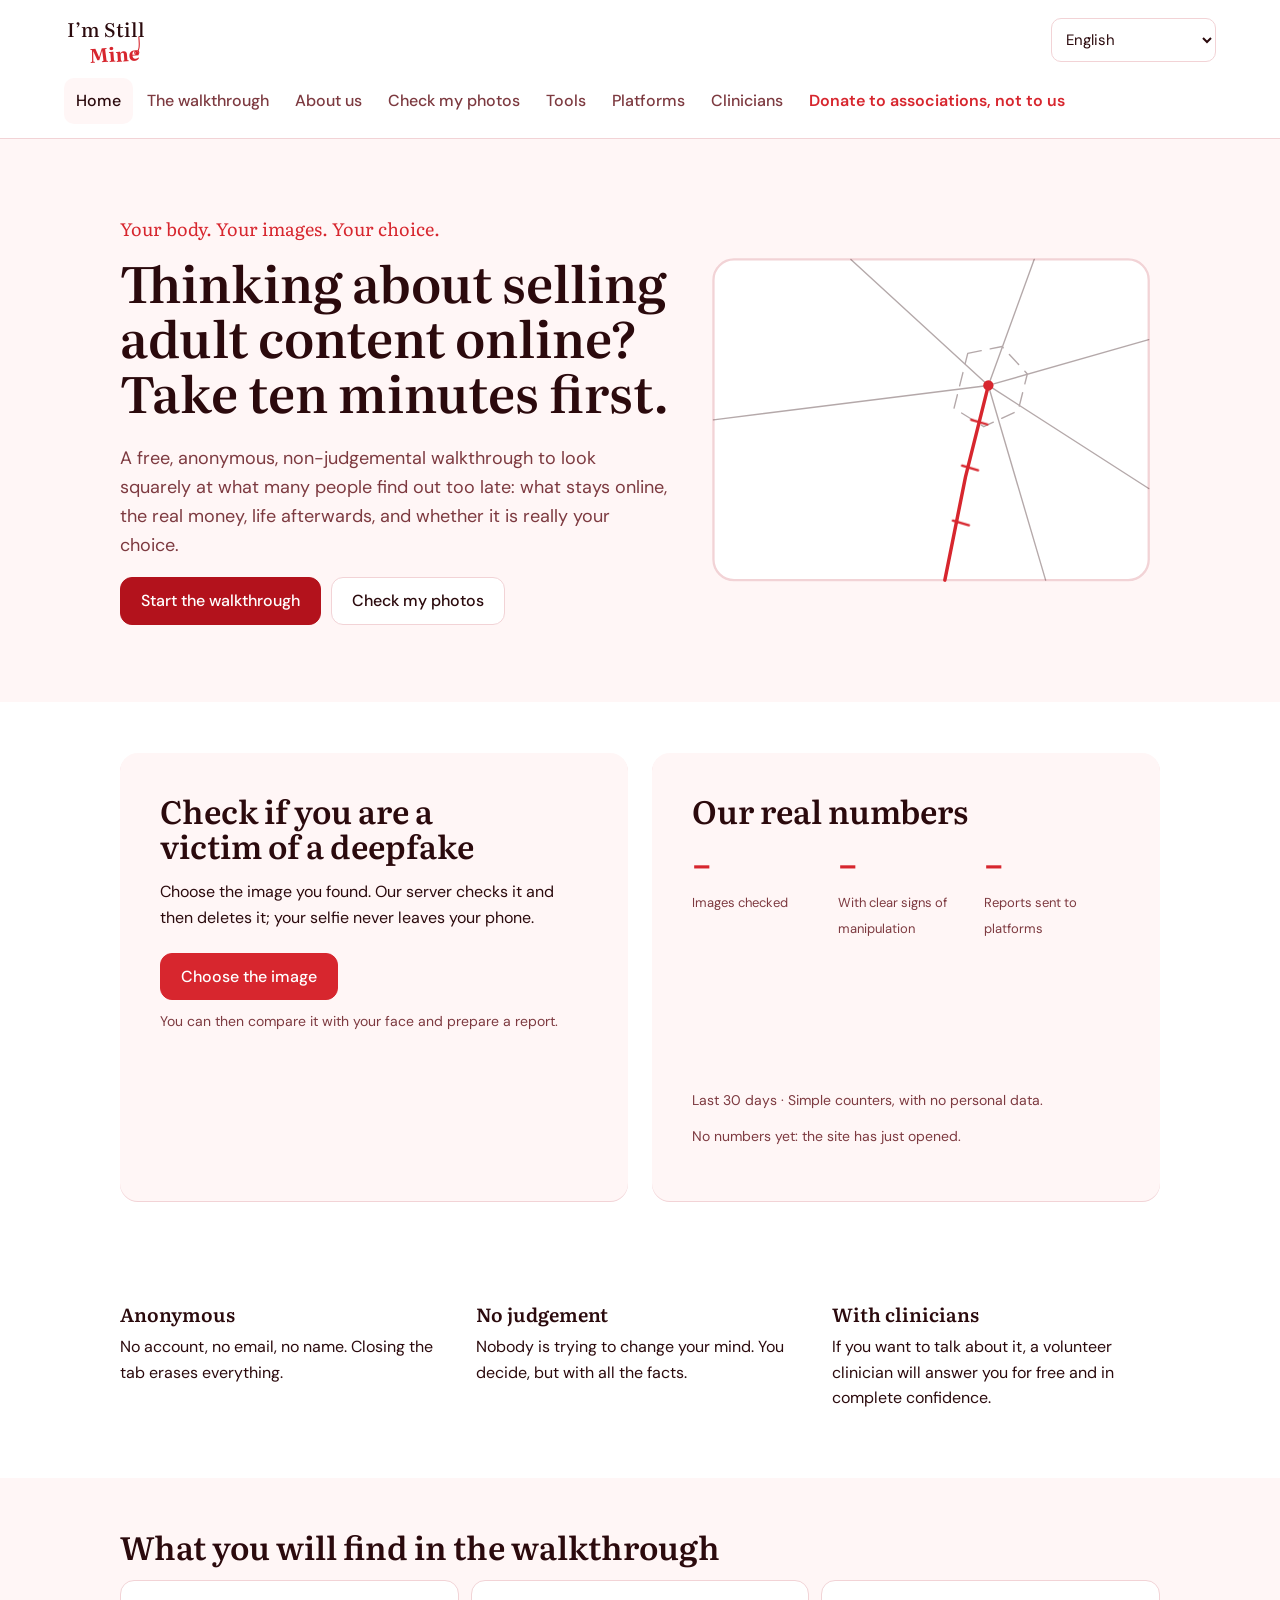
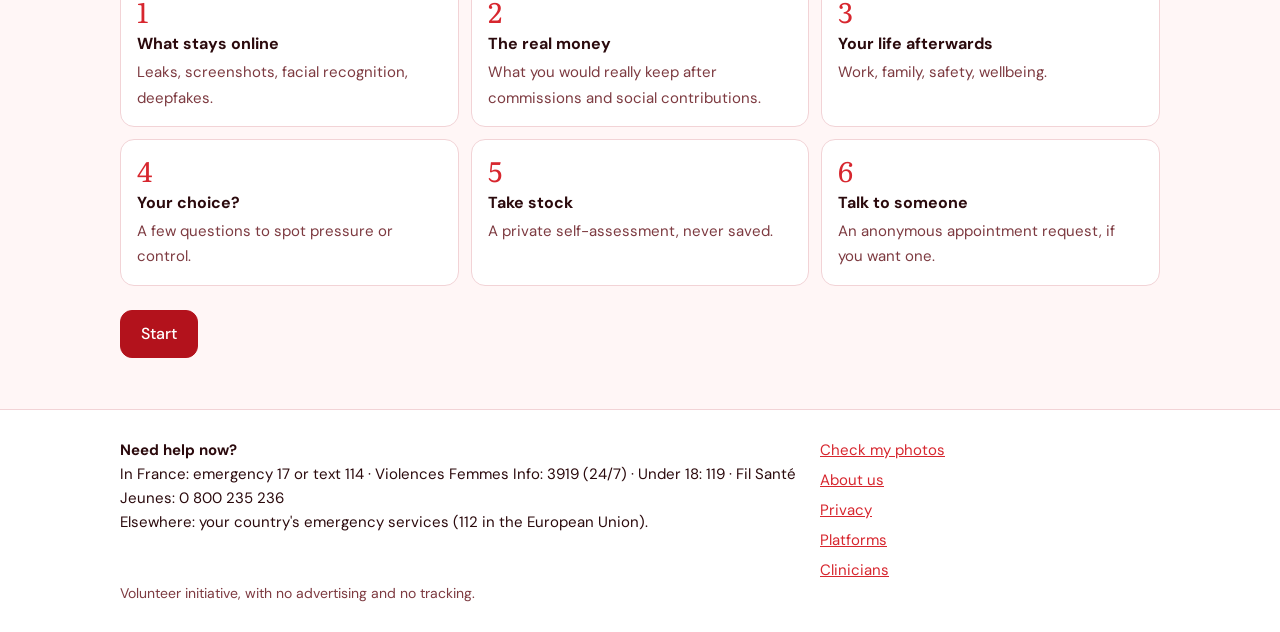
==== commit 30905b52: "Full version: homepage deepfake check and real statistics, donate page, doctor sign-up and appointme" ====
--- a/site/index.html
+++ b/site/index.html
@@ -5,7 +5,7 @@
 <meta charset="utf-8"/>
 <meta content="width=device-width, initial-scale=1" name="viewport"/>
 <meta content="noindex, nofollow" name="robots"/>
-<title data-i="s.title">I’m Still Mine — démo</title>
+<title data-i="s.title">I’m Still Mine</title>
 <link rel="icon" href="brand/logo-mark.svg" type="image/svg+xml"/>
 <meta content="#d7262e" name="theme-color"/>
 <link href="https://fonts.googleapis.com" rel="preconnect"/>
@@ -98,6 +98,13 @@
 @media(prefers-reduced-motion:reduce){.glass .mend{stroke-dashoffset:0;animation:none}.glass .stitches{opacity:1;animation:none}}
 .wrapw{max-width:1040px;margin:0 auto}
 .three{display:grid;grid-template-columns:repeat(3,minmax(0,1fr));gap:28px}
+.two{display:grid;grid-template-columns:repeat(2,minmax(0,1fr));gap:24px}
+.checkband .page{margin:0}.sr{position:absolute;width:1px;height:1px;opacity:0;overflow:hidden}
+.filebtn{cursor:pointer;display:inline-block;margin:6px 0 10px;background:#d7262e;color:#fff;border-color:#d7262e}
+.kpis{display:grid;grid-template-columns:repeat(3,minmax(0,1fr));gap:10px;margin:8px 0 14px}.kpis b{display:block;font-size:28px;color:var(--red,#d7262e);font-variant-numeric:tabular-nums}.kpis span{font-size:13px;color:var(--soft)}
+.chart{width:100%;height:auto;display:block;margin-bottom:6px}
+.assos{display:grid;gap:12px;margin:16px 0}.asso{display:flex;justify-content:space-between;align-items:center;gap:14px;border:1px solid #f2d3d6;border-radius:14px;padding:14px 16px}.asso p{margin:4px 0 0;font-size:15px;color:var(--soft)}
+nav.site a.give{color:#d7262e;font-weight:600}
 .band{padding:clamp(28px,4vw,64px) max(5vw,16px)}.band.alt{background:var(--paper)}
 .steps{counter-reset:s;list-style:none;padding:0;margin:0 0 24px;display:grid;grid-template-columns:repeat(3,minmax(0,1fr));gap:12px}
 .steps li{background:var(--bg);border-radius:14px;padding:16px;border:1px solid var(--line)}
@@ -136,7 +143,7 @@
 .foot{border-top:1px solid var(--line);padding:28px max(5vw,16px);font-size:15px}
 .fgrid{display:grid;grid-template-columns:minmax(0,2fr) minmax(0,1fr);gap:20px}
 .flinks{display:flex;flex-direction:column;gap:6px}
-@media(max-width:800px){.heroin,.fgrid{grid-template-columns:minmax(0,1fr)}.glass{max-width:340px}.three,.steps{grid-template-columns:minmax(0,1fr)}nav.site{overflow-x:auto;flex-wrap:nowrap;width:100%}nav.site a{flex:none}}
+@media(max-width:800px){.heroin,.fgrid,.two{grid-template-columns:minmax(0,1fr)}.asso{flex-direction:column;align-items:flex-start}.glass{max-width:340px}.three,.steps{grid-template-columns:minmax(0,1fr)}nav.site{overflow-x:auto;flex-wrap:nowrap;width:100%}nav.site a{flex:none}}
 @media(max-width:700px){.calc,.grid2{grid-template-columns:minmax(0,1fr)}.seg a{padding:10px 12px}}
 @media(prefers-reduced-motion:no-preference){.page{animation:in .35s ease}@keyframes in{from{opacity:0;transform:translateY(6px)}}}
 
@@ -163,10 +170,9 @@
 <a data-i="s.nav.6" data-n="outils" href="#outils">Outils</a>
 <a data-i="s.nav.7" data-n="plateformes" href="#plateformes">Plateformes</a>
 <a data-i="s.nav.8" data-n="soignants" href="#soignants">Soignants</a>
-<a class="pro" data-i="s.nav.9" data-n="medecin" href="#medecin">Espace pro</a>
+<a class="give" data-i="s.nav.10" data-n="dons" href="#dons">Donner aux associations, pas à nous</a>
 </nav>
 </header>
-<div class="demo" data-i="s.demo.1">Démo de présentation : données fictives, rien n'est envoyé ni enregistré. Tout reste dans cet onglet.</div>
 <!-- ============ ACCUEIL ============ -->
 <div class="view" id="v-accueil">
 <section class="hero">
@@ -188,6 +194,23 @@
 <g class="stitches" stroke="#d7262e" stroke-width="2" stroke-linecap="round"><path d="M235 150 L249 154"/><path d="M227 190 L241 194"/><path d="M219 238 L233 242"/></g>
 <circle cx="250" cy="120" r="4.5" fill="#d7262e"/>
 </svg>
+</div>
+</section>
+<section class="band checkband">
+<div class="wrapw two">
+<div class="page hcheck">
+<h2 data-i="h.check.title">Vérifie si tu es victime d'un deepfake</h2>
+<p data-i="h.check.text">Choisis l'image que tu as trouvée. Elle est vérifiée par notre serveur puis effacée ; ton selfie, lui, ne quitte jamais ton téléphone.</p>
+<label class="btn main filebtn" for="homeFile" data-i="h.check.btn">Choisir l'image</label><input accept="image/*" class="sr" id="homeFile" type="file"/>
+<p class="small" data-i="h.check.more">Tu pourras ensuite la comparer à ton visage et préparer un rapport.</p>
+</div>
+<div class="page hstats" aria-live="polite">
+<h2 data-i="h.stats.title">Nos chiffres, en vrai</h2>
+<div class="kpis"><div><b id="kChecks">–</b><span data-i="h.stats.checks">Images vérifiées</span></div><div><b id="kLikely">–</b><span data-i="h.stats.likely">Avec des signes clairs de trucage</span></div><div><b id="kReports">–</b><span data-i="h.stats.reports">Signalements envoyés aux plateformes</span></div></div>
+<svg id="statsChart" class="chart" viewBox="0 0 300 90" role="img" aria-label=""></svg>
+<p class="small"><span data-i="h.stats.days">30 derniers jours</span> · <span data-i="h.stats.note">De simples compteurs, sans aucune donnée personnelle.</span></p>
+<p class="small hide" id="statsNone" data-i="h.stats.none">Pas encore de chiffres : le site vient d'ouvrir.</p>
+</div>
 </div>
 </section>
 <section class="band">
@@ -212,6 +235,16 @@
 </div>
 </section>
 </div>
+<!-- ============ DONS ============ -->
+<div class="view" id="v-dons"><main class="wide">
+<div class="page">
+<h1 data-i="d.title">Donne aux associations, pas à nous</h1>
+<p data-i="d.intro">I'm Still Mine ne reçoit aucun don et n'en recevra jamais. Si tu veux aider, donne directement à ces associations, qui accompagnent les victimes chaque jour. Les liens mènent à leurs propres pages de don.</p>
+<p class="small" data-i="d.order">L'ordre change à chaque visite, pour ne favoriser personne.</p>
+<div id="assoList" class="assos"></div>
+<p class="small" data-i="d.note">Nous n'avons aucun lien financier avec ces associations et nous ne touchons rien sur ces dons.</p>
+</div>
+</main></div>
 <!-- ============ QUI SOMMES-NOUS ============ -->
 <div class="view" id="v-apropos">
 <main>
@@ -226,10 +259,8 @@
 </ul>
 <h2 data-i="s.apropos.8">Comité de soignants</h2>
 <div class="people">
-<div data-i="s.apropos.9"><b>Dr [NAME]</b><span>Psychiatre, Lorient</span></div>
 <div class="ghost" data-i="s.apropos.10"><b>Votre nom ici</b><span><a href="#soignants">Rejoindre le comité</a></span></div>
 </div>
-<p class="small" data-i="s.apropos.11">Démo : la composition du comité est à confirmer avec les intéressés avant toute mise en ligne.</p>
 <h2 data-i="s.apropos.12">Transparence</h2>
 <p data-i="s.apropos.13">Les membres fondateurs publieront ici une déclaration de leurs liens d'intérêts, y compris toute activité professionnelle en lien avec les plateformes de contenu en ligne.</p>
 <h2 data-i="s.apropos.14">Contact</h2>
@@ -273,9 +304,10 @@
 <form id="joinF">
 <label class="f" data-i="s.soignants.6" for="jn">Nom et prénom</label><input autocomplete="name" id="jn" required=""/>
 <label class="f" data-i="s.soignants.7" for="jp">Profession</label>
-<select id="jp"><option data-i="s.soignants.8">Psychiatre</option><option data-i="s.soignants.9">Psychologue</option><option data-i="s.soignants.10">Médecin généraliste</option><option data-i="s.soignants.11">Sage-femme</option><option data-i="s.soignants.12">Autre</option></select>
+<select id="jp"><option value="psychiatre" data-i="s.soignants.8">Psychiatre</option><option value="psychologue" data-i="s.soignants.9">Psychologue</option><option value="generaliste" data-i="s.soignants.10">Médecin généraliste</option><option value="sage-femme" data-i="s.soignants.11">Sage-femme</option><option value="autre" data-i="s.soignants.12">Autre</option></select>
+<label class="f" data-i="s.soignants.18" for="je">Adresse e-mail professionnelle</label><input autocomplete="email" id="je" required="" type="email"/>
 <label class="f" data-i="s.soignants.13" for="jr">Numéro RPPS</label><input data-ip="s.ph.1" id="jr" inputmode="numeric" placeholder="11 chiffres"/>
-<label class="f" data-i="s.soignants.14" for="jv">Ville d'exercice</label><input data-ip="s.ph.2" id="jv" placeholder="Lorient"/>
+<label class="f" data-i="s.soignants.14" for="jv">Ville d'exercice</label><input data-ip="s.ph.2" id="jv" placeholder="Lorient" required=""/>
 <label class="f" data-i="s.soignants.15" for="jh">Heures par mois que vous pouvez offrir</label><input id="jh" max="40" min="1" type="number" value="4"/>
 <label class="f" data-i="s.soignants.16" for="jm">Un mot sur votre pratique (facultatif)</label><textarea id="jm" rows="3"></textarea>
 <div class="nav"><span></span><button class="main" data-i="s.soignants.17" type="submit">Envoyer ma candidature</button></div>
@@ -405,7 +437,6 @@
 <li data-i="s.confidentialite.5"><b>Seule une demande de rendez-vous est transmise</b>, uniquement si tu l'envoies, et uniquement les champs que tu remplis. Elle est supprimée après la prise de contact.</li>
 <li data-i="s.confidentialite.6"><b>Le bouton « Quitter vite »</b> remplace la page par un site neutre. Pense aussi à effacer ton historique si quelqu'un a accès à ton téléphone.</li>
 </ul>
-<p class="small" data-i="s.confidentialite.7">Démo : texte à faire valider juridiquement (RGPD) avant la mise en ligne.</p>
 </main>
 </div>
 <!-- ============ CÔTÉ UTILISATRICE ============ -->
@@ -454,7 +485,7 @@
 <div data-i="s.foot.1"><b>Besoin d'aide maintenant ?</b><br/>En France : urgence 17 ou SMS au 114 · Violences Femmes Info : 3919 (24 h/24) · Moins de 18 ans : 119 · Fil Santé Jeunes : 0 800 235 236<br/>Ailleurs : services d'urgence de ton pays (112 dans l'Union européenne).</div>
 <div class="flinks" data-i="s.foot.2"><a href="#photos">Vérifier mes photos</a><a href="#apropos">Qui sommes-nous</a><a href="#confidentialite">Confidentialité</a><a href="#plateformes">Plateformes</a><a href="#soignants">Soignants</a></div>
 </div>
-<p class="wrapw small" data-i="s.foot.3">Initiative bénévole, sans publicité ni collecte de données. Version de démonstration.</p>
+<p class="wrapw small" data-i="s.foot.3">Initiative bénévole, sans publicité ni pistage.</p>
 </footer>
 <script src="i18n.js"></script>
 <script src="api.js"></script>
@@ -491,8 +522,9 @@
 <form id="reqF">
 <label class="f" for="rp">${t('p.6.pseudo')}</label><input id="rp" required placeholder="${t('p.6.pseudoPh')}" maxlength="30">
 <label class="f" for="rc">${t('p.6.how')}</label>
-<select id="rc"><option value="app">${t('p.6.howApp')}</option><option value="sms">SMS</option><option value="email">E-mail</option></select>
-<input id="rcv" class="hide" style="margin-top:8px" placeholder="${t('p.6.contactPh')}">
+<select id="rc"><option value="email">E-mail</option><option value="sms">SMS</option></select>
+<input id="rcv" required style="margin-top:8px" placeholder="${t('p.6.contactPh')}" maxlength="120">
+<label class="f" for="rv2">${t('p.6.city')}</label><input id="rv2" maxlength="60" placeholder="${t('p.6.cityPh')}">
 <label class="f" for="rw">${t('p.6.when')}</label>
 <select id="rw"><option value="day">${t('p.6.whenDay')}</option><option value="eve">${t('p.6.whenEve')}</option><option value="any">${t('p.6.whenAny')}</option></select>
 <label class="f" for="rm">${t('p.6.msg')}</label><textarea id="rm" rows="3" maxlength="600"></textarea>
@@ -513,7 +545,7 @@
   if(S.step===4)coerc();
   if(S.step===5)selfRes();
 }
-document.addEventListener('langchange',()=>{if(window.__booted)renderF()});
+document.addEventListener('langchange',()=>{if(window.__booted){renderF();if(location.hash==='#dons')renderAssos()}});
 function calc(){
   const b=+document.getElementById('rv').value;S.answers.rv=b;
   const plat=b*.2,cot=(b-plat)*.25,net=b-plat-cot;
@@ -538,18 +570,20 @@
   if(el.name==='age'){S.answers.age=el.value;document.getElementById('minor').classList.toggle('hide',el.value!=='no')}
   else if(el.dataset.c){S.coerc[el.name]=el.value;coerc()}
   else if(el.type==='radio')S.answers[el.name]=el.value;
-  if(el.id==='rc')document.getElementById('rcv').classList.toggle('hide',el.selectedIndex===0);
 });
 pg.addEventListener('input',e=>{
   if(e.target.id==='rv')calc();
   if(e.target.dataset.s){S.self[e.target.id]=+e.target.value;selfRes()}
 });
-const CANAL={app:"Message dans l'application",sms:'SMS',email:'E-mail'},QUAND={day:'En semaine, en journée',eve:'En semaine, en fin de journée',any:'Peu importe'};
-pg.addEventListener('submit',e=>{
+pg.addEventListener('submit',async e=>{
   e.preventDefault();
-  const code='AVC-'+Math.random().toString(36).slice(2,6).toUpperCase();
-  REQ.unshift({id:code,pseudo:document.getElementById('rp').value.trim()||'Anonyme',canal:CANAL[document.getElementById('rc').value],quand:QUAND[document.getElementById('rw').value],msg:document.getElementById('rm').value.trim()||'(pas de message)',recu:"À l'instant",neu:true,etat:'Nouvelle',lang:document.documentElement.lang});
-  S.sent=code;sel=code;renderF();renderInbox();
+  const btn=e.target.querySelector('button[type=submit]');btn.disabled=true;
+  const v=id=>document.getElementById(id).value.trim();
+  try{
+    const r=await fetch('/api/v1/appointments',{method:'POST',headers:{'Content-Type':'application/json'},body:JSON.stringify({pseudo:v('rp')||'—',contact_type:v('rc'),contact:v('rcv'),when:v('rw'),city:v('rv2'),message:v('rm'),lang:document.documentElement.lang})});
+    if(!r.ok)throw new Error(r.status);
+    S.sent=(await r.json()).code;renderF();
+  }catch(err){btn.disabled=false;let m=document.getElementById('aptErr');if(!m){m=document.createElement('p');m.id='aptErr';m.className='alert';e.target.appendChild(m)}m.textContent=String(err.message)==='429'?t('p.6.limit'):t('p.6.err')}
 });
 
 /* ---- doctor side ---- */
@@ -584,7 +618,35 @@
 }
 document.getElementById('slotGrid').addEventListener('click',e=>{const k=e.target.dataset.s;if(!k)return;open.has(k)?open.delete(k):open.add(k);renderSlots()});
 
-document.getElementById('joinF').addEventListener('submit',e=>{e.preventDefault();const n=document.getElementById('jn').value;const o=document.getElementById('joinOk');o.classList.remove('hide');o.innerHTML=t('s.joinOk',{n:esc(n)})});
+document.getElementById('joinF').addEventListener('submit',async e=>{e.preventDefault();
+  const v=id=>document.getElementById(id).value.trim(),o=document.getElementById('joinOk'),b=e.target.querySelector('button[type=submit]');b.disabled=true;
+  try{const r=await fetch('/api/v1/doctors',{method:'POST',headers:{'Content-Type':'application/json'},body:JSON.stringify({name:v('jn'),profession:v('jp'),rpps:v('jr'),email:v('je'),city:v('jv'),hours:+v('jh')||1,note:v('jm')})});
+    if(!r.ok)throw new Error(r.status);o.innerHTML=t('s.join.sent',{n:esc(v('jn'))});e.target.reset()}
+  catch(err){b.disabled=false;o.innerHTML=t(String(err.message)==='400'?'s.join.bad':'s.join.err')}
+  o.classList.remove('hide')});
+
+/* ---- donate: verified associations, own donation pages, random order ---- */
+const ASSOS=[
+ {n:'Fondation des Femmes',c:'FR',u:'https://www.helloasso.com/associations/fondation-des-femmes',k:'d.a.fdf'},
+ {n:'Association e-Enfance / 3018',c:'FR',u:'https://e-enfance.org/en/work-with-us/make-a-donation/',k:'d.a.ee'},
+ {n:'Mouvement du Nid',c:'FR',u:'https://www.helloasso.com/associations/mouvement-du-nid-france',k:'d.a.nid'},
+ {n:'Revenge Porn Helpline (SWGfL)',c:'UK',u:'https://revengepornhelpline.org.uk/donate/',k:'d.a.rph'},
+ {n:'HateAid',c:'DE',u:'https://hateaid.org/en/donate/',k:'d.a.ha'},
+ {n:'Cyber Civil Rights Initiative',c:'US',u:'https://cybercivilrights.org/donate',k:'d.a.ccri'}];
+function renderAssos(){const a=ASSOS.slice();for(let i=a.length-1;i>0;i--){const j=crypto.getRandomValues(new Uint32Array(1))[0]%(i+1);[a[i],a[j]]=[a[j],a[i]]}
+  document.getElementById('assoList').innerHTML=a.map(x=>`<div class="asso"><div><b>${x.n}</b> <span class="tag">${x.c}</span><p>${t(x.k)}</p></div><a class="btn main" href="${x.u}" target="_blank" rel="noopener noreferrer">${t('d.btn')}</a></div>`).join('')}
+
+/* ---- homepage: real numbers from the server ---- */
+async function loadStats(){
+  try{const r=await fetch('/api/v1/stats');if(!r.ok)throw 0;const s=await r.json();
+    const f=n=>Number(n).toLocaleString(document.documentElement.lang);
+    document.getElementById('kChecks').textContent=f(s.total_checks);document.getElementById('kLikely').textContent=f(s.total_likely);document.getElementById('kReports').textContent=f(s.reports_sent);
+    const max=Math.max(1,...s.days.map(d=>d.checks)),w=300/s.days.length;
+    document.getElementById('statsChart').innerHTML=s.days.map((d,i)=>{const h=Math.round(80*d.checks/max),hl=Math.round(80*d.likely/max);
+      return `<g><title>${d.day} : ${d.checks}</title><rect x="${(i*w+1).toFixed(1)}" y="${88-h}" width="${(w-2).toFixed(1)}" height="${Math.max(h,1)}" rx="1.5" fill="${h?'#f1c4c7':'#f3e3e4'}"/>${hl?`<rect x="${(i*w+1).toFixed(1)}" y="${88-hl}" width="${(w-2).toFixed(1)}" height="${hl}" rx="1.5" fill="#d7262e"/>`:''}</g>`}).join('');
+    document.getElementById('statsNone').classList.toggle('hide',s.total_checks>0);
+  }catch(_){document.getElementById('statsNone').classList.remove('hide')}}
+document.getElementById('homeFile').addEventListener('change',e=>{const f=e.target.files[0];if(!f)return;window.__homeFile=f;e.target.value='';location.hash='#outils'});
 
 const REV={};
 document.getElementById('revList').innerHTML=STEP_NAMES.map((s,i)=>`<label class="f" for="rv${i}">${i?('Étape '+i+' · '):''}${s}</label><textarea id="rv${i}" data-v="${i}" rows="2" placeholder="Votre remarque"></textarea>`).join('')+`<label class="f" for="rvG">Remarques générales (côté médecin, fonctionnement, sécurité)</label><textarea id="rvG" data-v="g" rows="3"></textarea>`;
@@ -600,11 +662,13 @@
   ['inbox','slots','review'].forEach(x=>document.getElementById('t-'+x).classList.toggle('hide',x!==t))});
 
 /* ---- routing ---- */
-const VIEWS=['accueil','parcours','photos','outils','apropos','plateformes','soignants','medecin','confidentialite'];
-function route(){let v=location.hash.slice(1);if(!VIEWS.includes(v))v='accueil';
+const VIEWS=['accueil','parcours','photos','outils','apropos','plateformes','soignants','medecin','confidentialite','dons'];
+function route(){let v=location.hash.slice(1).split('?')[0];if(!VIEWS.includes(v))v='accueil';
   VIEWS.forEach(x=>document.getElementById('v-'+x).classList.toggle('on',x===v));
   document.querySelectorAll('nav.site a').forEach(a=>{a.classList.toggle('on',a.dataset.n===v);if(a.dataset.n===v){const n=a.parentNode;n.scrollLeft=a.offsetLeft-n.clientWidth/2+a.offsetWidth/2}});
   if(v==='medecin')renderInbox();
+  if(v==='accueil')loadStats();
+  if(v==='dons')renderAssos();
   if(v==='outils'){if(window.initOutils)window.initOutils();else{const sc=document.createElement('script');sc.src='outils.js';sc.onload=()=>window.initOutils();document.body.appendChild(sc)}}
   scrollTo(0,0);}
 document.getElementById('copySnip').addEventListener('click',async()=>{const m=document.getElementById('snipMsg');
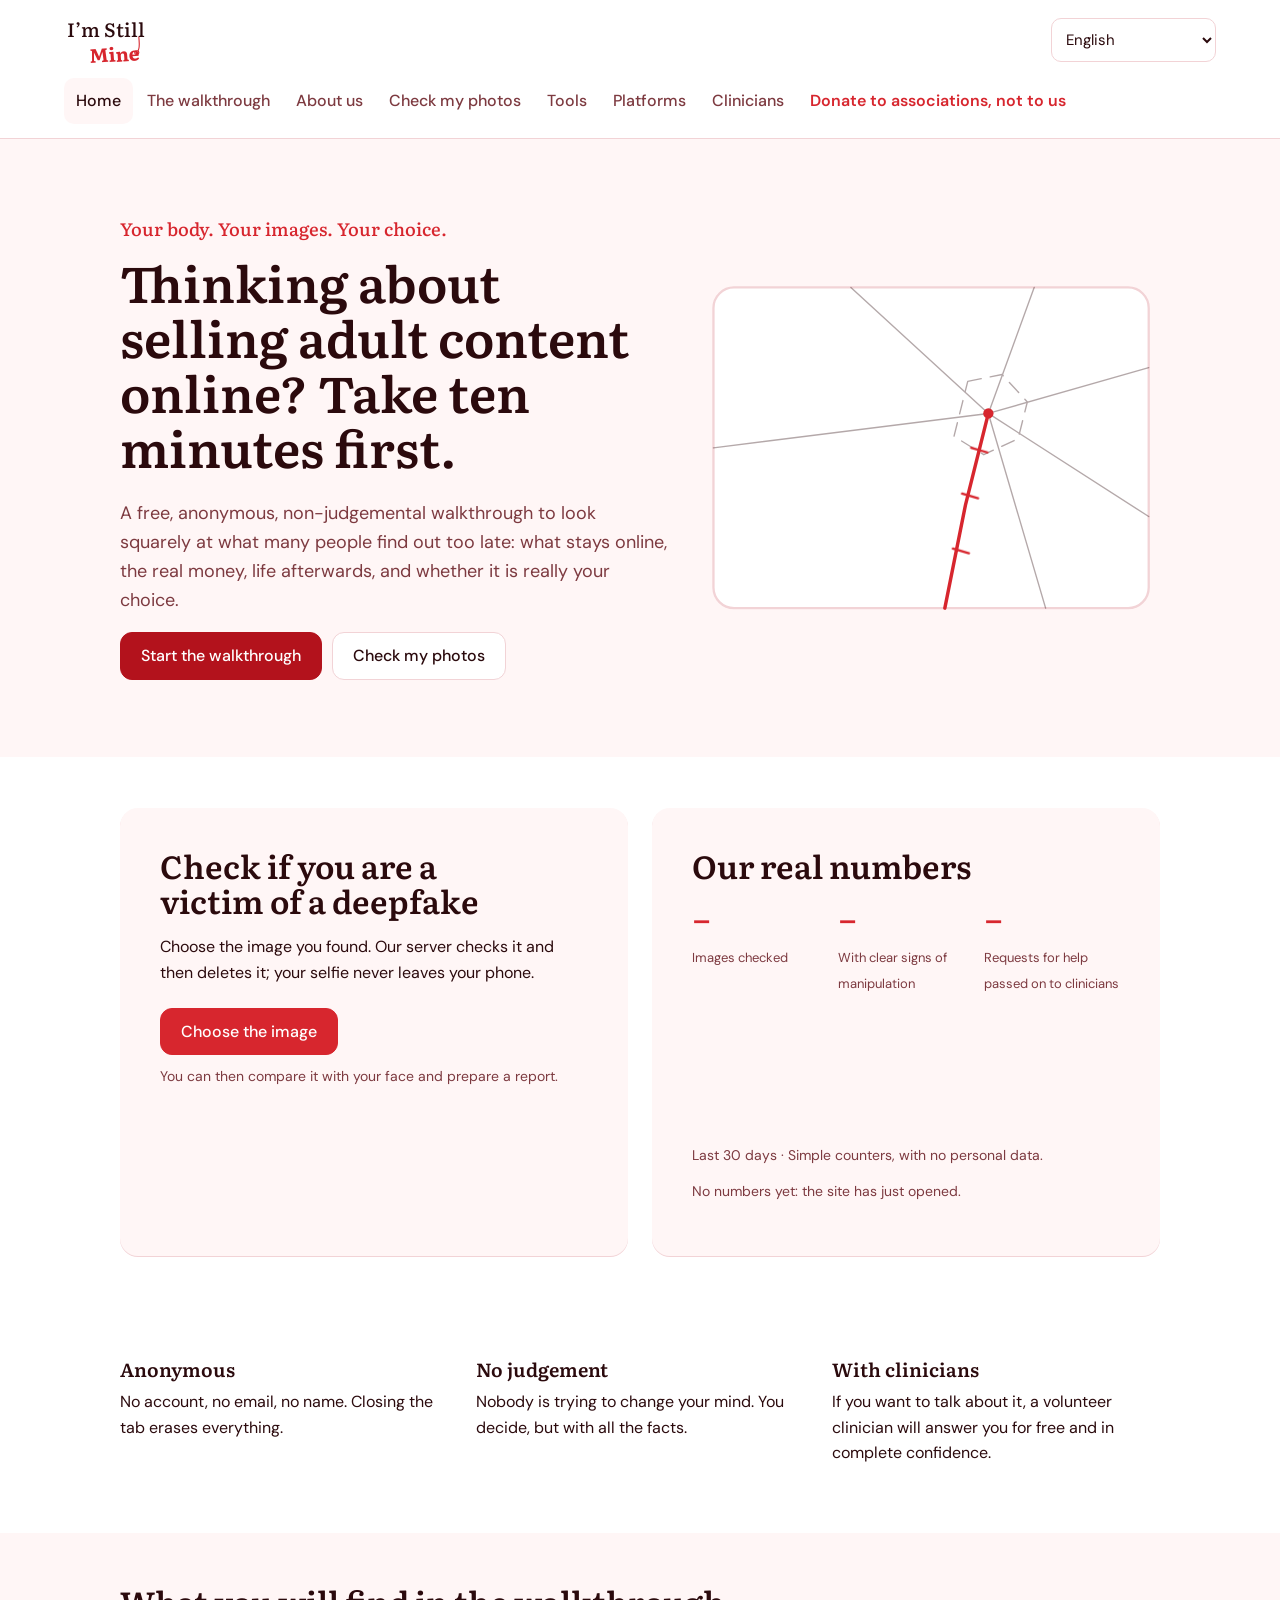
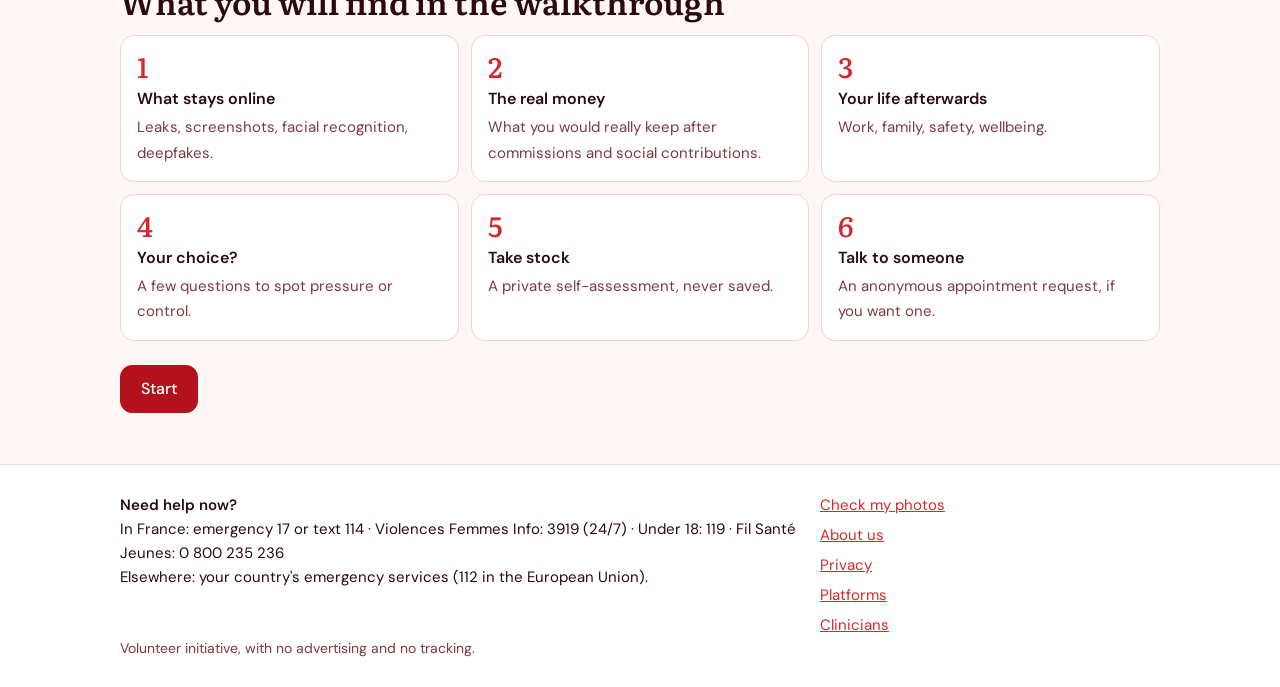
==== commit 8202ecf4: "Fix 42 problems found by the contest: honest privacy texts, self-hosted fonts, evidence report, size" ====
--- a/site/index.html
+++ b/site/index.html
@@ -8,8 +8,7 @@
 <title data-i="s.title">I’m Still Mine</title>
 <link rel="icon" href="brand/logo-mark.svg" type="image/svg+xml"/>
 <meta content="#d7262e" name="theme-color"/>
-<link href="https://fonts.googleapis.com" rel="preconnect"/>
-<link href="https://fonts.googleapis.com/css2?family=Literata:opsz,wght@7..72,500;7..72,600&amp;family=DM+Sans:wght@400;500;600&amp;display=swap" rel="stylesheet"/>
+<link href="fonts/fonts.css" rel="stylesheet"/>
 <style>
 /* VOICE: tender, calm, never judging; a quiet notebook, not a campaign
    IDEA: a pocket notebook she opens alone, page by page
@@ -206,7 +205,7 @@
 </div>
 <div class="page hstats" aria-live="polite">
 <h2 data-i="h.stats.title">Nos chiffres, en vrai</h2>
-<div class="kpis"><div><b id="kChecks">–</b><span data-i="h.stats.checks">Images vérifiées</span></div><div><b id="kLikely">–</b><span data-i="h.stats.likely">Avec des signes clairs de trucage</span></div><div><b id="kReports">–</b><span data-i="h.stats.reports">Signalements envoyés aux plateformes</span></div></div>
+<div class="kpis"><div><b id="kChecks">–</b><span data-i="h.stats.checks">Images vérifiées</span></div><div><b id="kLikely">–</b><span data-i="h.stats.likely">Avec des signes clairs de trucage</span></div><div><b id="kApts">–</b><span data-i="h.stats.apts">Demandes d'aide transmises à des soignants</span></div></div>
 <svg id="statsChart" class="chart" viewBox="0 0 300 90" role="img" aria-label=""></svg>
 <p class="small"><span data-i="h.stats.days">30 derniers jours</span> · <span data-i="h.stats.note">De simples compteurs, sans aucune donnée personnelle.</span></p>
 <p class="small hide" id="statsNone" data-i="h.stats.none">Pas encore de chiffres : le site vient d'ouvrir.</p>
@@ -302,12 +301,12 @@
 </ul>
 <div class="page" style="animation:none">
 <form id="joinF">
-<label class="f" data-i="s.soignants.6" for="jn">Nom et prénom</label><input autocomplete="name" id="jn" required=""/>
+<label class="f" data-i="s.soignants.6" for="jn">Nom et prénom</label><input autocomplete="name" id="jn" minlength="2" maxlength="120" required=""/>
 <label class="f" data-i="s.soignants.7" for="jp">Profession</label>
 <select id="jp"><option value="psychiatre" data-i="s.soignants.8">Psychiatre</option><option value="psychologue" data-i="s.soignants.9">Psychologue</option><option value="generaliste" data-i="s.soignants.10">Médecin généraliste</option><option value="sage-femme" data-i="s.soignants.11">Sage-femme</option><option value="autre" data-i="s.soignants.12">Autre</option></select>
-<label class="f" data-i="s.soignants.18" for="je">Adresse e-mail professionnelle</label><input autocomplete="email" id="je" required="" type="email"/>
-<label class="f" data-i="s.soignants.13" for="jr">Numéro RPPS</label><input data-ip="s.ph.1" id="jr" inputmode="numeric" placeholder="11 chiffres"/>
-<label class="f" data-i="s.soignants.14" for="jv">Ville d'exercice</label><input data-ip="s.ph.2" id="jv" placeholder="Lorient" required=""/>
+<label class="f" data-i="s.soignants.18" for="je">Adresse e-mail professionnelle</label><input autocomplete="email" id="je" maxlength="254" required="" type="email"/>
+<label class="f" data-i="s.soignants.13" for="jr">Numéro RPPS</label><input data-ip="s.ph.1" id="jr" maxlength="20" inputmode="numeric" placeholder="11 chiffres"/>
+<label class="f" data-i="s.soignants.14" for="jv">Ville d'exercice</label><input data-ip="s.ph.2" id="jv" maxlength="80" placeholder="Lorient" required=""/>
 <label class="f" data-i="s.soignants.15" for="jh">Heures par mois que vous pouvez offrir</label><input id="jh" max="40" min="1" type="number" value="4"/>
 <label class="f" data-i="s.soignants.16" for="jm">Un mot sur votre pratique (facultatif)</label><textarea id="jm" rows="3"></textarea>
 <div class="nav"><span></span><button class="main" data-i="s.soignants.17" type="submit">Envoyer ma candidature</button></div>
@@ -350,7 +349,7 @@
 <div class="page" style="animation:none;margin-top:28px">
 <div class="kicker" data-i="s.photos.20">Nouveau, en test</div>
 <h3 data-i="s.photos.21">Vérifier une image que tu as trouvée</h3>
-<p data-i="s.photos.22">Compare une image suspecte à ton visage après un selfie en direct, et cherche des signes de trucage. Tout se passe sur ton téléphone : aucune image n'est envoyée.</p>
+<p data-i="s.photos.22">Compare une image suspecte à ton visage après un selfie en direct, et cherche des signes de trucage. Ton selfie ne quitte jamais ton téléphone ; seule l'image suspecte est vérifiée par notre serveur, puis effacée.</p>
 <a class="btn main" data-i="s.photos.23" href="#outils">Ouvrir les outils</a>
 </div>
 </main>
@@ -359,7 +358,7 @@
 <div class="view" id="v-outils">
 <main>
 <h1 data-i="s.outils.1">Vérifier une image trouvée en ligne</h1>
-<div class="priv" data-i="s.outils.2"><b>Tout reste sur ton appareil.</b> Les images et ton selfie sont analysés dans ce navigateur, rien n'est envoyé ni enregistré. Les résultats sont des indices, pas des preuves.</div>
+<div class="priv" data-i="s.outils.2">Ton selfie et la comparaison de visage restent sur ton appareil. Seule l'image suspecte est envoyée à notre serveur, en morceaux, pour chercher un trucage : elle n'est jamais enregistrée et elle est libérée de la mémoire dès la réponse. Les résultats sont des indices, pas des preuves.</div>
 <p class="small hide" id="oStatus" role="status"></p>
 <div class="tabs" style="margin-top:20px">
 <button class="on" data-i="s.outils.3" data-o="t1">1. Est-ce mon visage ?</button>
@@ -402,7 +401,7 @@
 <section class="hide" id="o-t2">
 <div class="page" style="animation:none">
 <h3 data-i="s.outils.14">Chercher des signes de génération ou de retouche</h3>
-<p data-i="s.outils.15">L'outil lit les informations cachées du fichier (logiciel, marquages « image générée par IA »), compare le grain du visage et du fond, et produit une carte de compression.</p>
+<p data-i="s.outils.15">L'image est envoyée à notre serveur en morceaux mélangés. Il lit les informations cachées du fichier : les marquages « image générée par IA », les réglages laissés par les générateurs d'images et les applications de retouche du visage. Il répond par un verdict simple, puis efface tout. Il n'analyse pas encore les pixels : une image sans marquage peut quand même être un deepfake.</p>
 <label class="f" data-i="s.outils.16" for="f2">Choisir l'image</label><input accept="image/*" id="f2" type="file"/>
 <p class="small" data-i="s.outils.17">Pour un résultat plus parlant, utilise le fichier d'origine plutôt qu'une capture d'écran quand c'est possible.</p>
 <div id="sigOut"></div>
@@ -433,8 +432,8 @@
 <p class="lede" data-i="s.confidentialite.2">Le parcours ne collecte rien. Tes réponses restent dans ton navigateur et disparaissent quand tu fermes l'onglet.</p>
 <ul class="facts">
 <li data-i="s.confidentialite.3"><b>Pas de compte, pas de cookies de suivi, pas de mesure d'audience.</b></li>
-<li data-i="s.confidentialite.4"><b>Le serveur ne garde pas de journaux de connexion</b> (adresses IP).</li>
-<li data-i="s.confidentialite.5"><b>Seule une demande de rendez-vous est transmise</b>, uniquement si tu l'envoies, et uniquement les champs que tu remplis. Elle est supprimée après la prise de contact.</li>
+<li data-i="s.confidentialite.4"><b>Pas de journaux de connexion.</b> Pour éviter les abus, le serveur compte les vérifications par adresse IP pendant une journée. L'adresse est remplacée par une empreinte calculée avec une clé gardée seulement en mémoire et changée chaque jour : c'est une pseudonymisation, pas un anonymat parfait. Le compteur est effacé le lendemain.</li>
+<li data-i="s.confidentialite.5"><b>Ce qui peut être envoyé, et seulement si tu le décides :</b> l'image suspecte à vérifier (jamais enregistrée, libérée dès le verdict) ; ton adresse e-mail si tu demandes un lien pour continuer (effacée dès l'envoi du lien) ; une demande de rendez-vous (transmise par e-mail à un soignant bénévole ou à la coordination, sans copie sur notre serveur).</li>
 <li data-i="s.confidentialite.6"><b>Le bouton « Quitter vite »</b> remplace la page par un site neutre. Pense aussi à effacer ton historique si quelqu'un a accès à ton téléphone.</li>
 </ul>
 </main>
@@ -583,7 +582,7 @@
     const r=await fetch('/api/v1/appointments',{method:'POST',headers:{'Content-Type':'application/json'},body:JSON.stringify({pseudo:v('rp')||'—',contact_type:v('rc'),contact:v('rcv'),when:v('rw'),city:v('rv2'),message:v('rm'),lang:document.documentElement.lang})});
     if(!r.ok)throw new Error(r.status);
     S.sent=(await r.json()).code;renderF();
-  }catch(err){btn.disabled=false;let m=document.getElementById('aptErr');if(!m){m=document.createElement('p');m.id='aptErr';m.className='alert';e.target.appendChild(m)}m.textContent=String(err.message)==='429'?t('p.6.limit'):t('p.6.err')}
+  }catch(err){btn.disabled=false;let m=document.getElementById('aptErr');if(!m){m=document.createElement('p');m.id='aptErr';m.className='alert';e.target.appendChild(m)}const st=String(err.message);m.textContent=t(st==='429'?'p.6.limit':(st==='400'||st==='422')?'p.6.bad':'p.6.err')}
 });
 
 /* ---- doctor side ---- */
@@ -622,7 +621,7 @@
   const v=id=>document.getElementById(id).value.trim(),o=document.getElementById('joinOk'),b=e.target.querySelector('button[type=submit]');b.disabled=true;
   try{const r=await fetch('/api/v1/doctors',{method:'POST',headers:{'Content-Type':'application/json'},body:JSON.stringify({name:v('jn'),profession:v('jp'),rpps:v('jr'),email:v('je'),city:v('jv'),hours:+v('jh')||1,note:v('jm')})});
     if(!r.ok)throw new Error(r.status);o.innerHTML=t('s.join.sent',{n:esc(v('jn'))});e.target.reset()}
-  catch(err){b.disabled=false;o.innerHTML=t(String(err.message)==='400'?'s.join.bad':'s.join.err')}
+  catch(err){b.disabled=false;const st=String(err.message);o.innerHTML=t((st==='400'||st==='422')?'s.join.bad':st==='429'?'s.join.limit':'s.join.err')}
   o.classList.remove('hide')});
 
 /* ---- donate: verified associations, own donation pages, random order ---- */
@@ -640,7 +639,7 @@
 async function loadStats(){
   try{const r=await fetch('/api/v1/stats');if(!r.ok)throw 0;const s=await r.json();
     const f=n=>Number(n).toLocaleString(document.documentElement.lang);
-    document.getElementById('kChecks').textContent=f(s.total_checks);document.getElementById('kLikely').textContent=f(s.total_likely);document.getElementById('kReports').textContent=f(s.reports_sent);
+    document.getElementById('kChecks').textContent=f(s.total_checks);document.getElementById('kLikely').textContent=f(s.total_likely);document.getElementById('kApts').textContent=f(s.appointments);
     const max=Math.max(1,...s.days.map(d=>d.checks)),w=300/s.days.length;
     document.getElementById('statsChart').innerHTML=s.days.map((d,i)=>{const h=Math.round(80*d.checks/max),hl=Math.round(80*d.likely/max);
       return `<g><title>${d.day} : ${d.checks}</title><rect x="${(i*w+1).toFixed(1)}" y="${88-h}" width="${(w-2).toFixed(1)}" height="${Math.max(h,1)}" rx="1.5" fill="${h?'#f1c4c7':'#f3e3e4'}"/>${hl?`<rect x="${(i*w+1).toFixed(1)}" y="${88-hl}" width="${(w-2).toFixed(1)}" height="${hl}" rx="1.5" fill="#d7262e"/>`:''}</g>`}).join('');
--- a/site/fonts/fonts.css
+++ b/site/fonts/fonts.css
@@ -0,0 +1,265 @@
+/* Literata and DM Sans (SIL Open Font License 1.1), self-hosted: no request to Google */
+/* literata-cyrillic-ext-500-normal */
+@font-face {
+  font-family: 'Literata';
+  font-style: normal;
+  font-display: swap;
+  font-weight: 500;
+  src: url(files/literata-cyrillic-ext-500-normal.woff2) format('woff2');
+  unicode-range: U+0460-052F,U+1C80-1C8A,U+20B4,U+2DE0-2DFF,U+A640-A69F,U+FE2E-FE2F;
+}
+
+/* literata-cyrillic-500-normal */
+@font-face {
+  font-family: 'Literata';
+  font-style: normal;
+  font-display: swap;
+  font-weight: 500;
+  src: url(files/literata-cyrillic-500-normal.woff2) format('woff2');
+  unicode-range: U+0301,U+0400-045F,U+0490-0491,U+04B0-04B1,U+2116;
+}
+
+/* literata-greek-ext-500-normal */
+@font-face {
+  font-family: 'Literata';
+  font-style: normal;
+  font-display: swap;
+  font-weight: 500;
+  src: url(files/literata-greek-ext-500-normal.woff2) format('woff2');
+  unicode-range: U+1F00-1FFF;
+}
+
+/* literata-greek-500-normal */
+@font-face {
+  font-family: 'Literata';
+  font-style: normal;
+  font-display: swap;
+  font-weight: 500;
+  src: url(files/literata-greek-500-normal.woff2) format('woff2');
+  unicode-range: U+0370-0377,U+037A-037F,U+0384-038A,U+038C,U+038E-03A1,U+03A3-03FF;
+}
+
+/* literata-vietnamese-500-normal */
+@font-face {
+  font-family: 'Literata';
+  font-style: normal;
+  font-display: swap;
+  font-weight: 500;
+  src: url(files/literata-vietnamese-500-normal.woff2) format('woff2');
+  unicode-range: U+0102-0103,U+0110-0111,U+0128-0129,U+0168-0169,U+01A0-01A1,U+01AF-01B0,U+0300-0301,U+0303-0304,U+0308-0309,U+0323,U+0329,U+1EA0-1EF9,U+20AB;
+}
+
+/* literata-latin-ext-500-normal */
+@font-face {
+  font-family: 'Literata';
+  font-style: normal;
+  font-display: swap;
+  font-weight: 500;
+  src: url(files/literata-latin-ext-500-normal.woff2) format('woff2');
+  unicode-range: U+0100-02BA,U+02BD-02C5,U+02C7-02CC,U+02CE-02D7,U+02DD-02FF,U+0304,U+0308,U+0329,U+1D00-1DBF,U+1E00-1E9F,U+1EF2-1EFF,U+2020,U+20A0-20AB,U+20AD-20C0,U+2113,U+2C60-2C7F,U+A720-A7FF;
+}
+
+/* literata-latin-500-normal */
+@font-face {
+  font-family: 'Literata';
+  font-style: normal;
+  font-display: swap;
+  font-weight: 500;
+  src: url(files/literata-latin-500-normal.woff2) format('woff2');
+  unicode-range: U+0000-00FF,U+0131,U+0152-0153,U+02BB-02BC,U+02C6,U+02DA,U+02DC,U+0304,U+0308,U+0329,U+2000-206F,U+20AC,U+2122,U+2191,U+2193,U+2212,U+2215,U+FEFF,U+FFFD;
+}
+/* literata-cyrillic-ext-600-normal */
+@font-face {
+  font-family: 'Literata';
+  font-style: normal;
+  font-display: swap;
+  font-weight: 600;
+  src: url(files/literata-cyrillic-ext-600-normal.woff2) format('woff2');
+  unicode-range: U+0460-052F,U+1C80-1C8A,U+20B4,U+2DE0-2DFF,U+A640-A69F,U+FE2E-FE2F;
+}
+
+/* literata-cyrillic-600-normal */
+@font-face {
+  font-family: 'Literata';
+  font-style: normal;
+  font-display: swap;
+  font-weight: 600;
+  src: url(files/literata-cyrillic-600-normal.woff2) format('woff2');
+  unicode-range: U+0301,U+0400-045F,U+0490-0491,U+04B0-04B1,U+2116;
+}
+
+/* literata-greek-ext-600-normal */
+@font-face {
+  font-family: 'Literata';
+  font-style: normal;
+  font-display: swap;
+  font-weight: 600;
+  src: url(files/literata-greek-ext-600-normal.woff2) format('woff2');
+  unicode-range: U+1F00-1FFF;
+}
+
+/* literata-greek-600-normal */
+@font-face {
+  font-family: 'Literata';
+  font-style: normal;
+  font-display: swap;
+  font-weight: 600;
+  src: url(files/literata-greek-600-normal.woff2) format('woff2');
+  unicode-range: U+0370-0377,U+037A-037F,U+0384-038A,U+038C,U+038E-03A1,U+03A3-03FF;
+}
+
+/* literata-vietnamese-600-normal */
+@font-face {
+  font-family: 'Literata';
+  font-style: normal;
+  font-display: swap;
+  font-weight: 600;
+  src: url(files/literata-vietnamese-600-normal.woff2) format('woff2');
+  unicode-range: U+0102-0103,U+0110-0111,U+0128-0129,U+0168-0169,U+01A0-01A1,U+01AF-01B0,U+0300-0301,U+0303-0304,U+0308-0309,U+0323,U+0329,U+1EA0-1EF9,U+20AB;
+}
+
+/* literata-latin-ext-600-normal */
+@font-face {
+  font-family: 'Literata';
+  font-style: normal;
+  font-display: swap;
+  font-weight: 600;
+  src: url(files/literata-latin-ext-600-normal.woff2) format('woff2');
+  unicode-range: U+0100-02BA,U+02BD-02C5,U+02C7-02CC,U+02CE-02D7,U+02DD-02FF,U+0304,U+0308,U+0329,U+1D00-1DBF,U+1E00-1E9F,U+1EF2-1EFF,U+2020,U+20A0-20AB,U+20AD-20C0,U+2113,U+2C60-2C7F,U+A720-A7FF;
+}
+
+/* literata-latin-600-normal */
+@font-face {
+  font-family: 'Literata';
+  font-style: normal;
+  font-display: swap;
+  font-weight: 600;
+  src: url(files/literata-latin-600-normal.woff2) format('woff2');
+  unicode-range: U+0000-00FF,U+0131,U+0152-0153,U+02BB-02BC,U+02C6,U+02DA,U+02DC,U+0304,U+0308,U+0329,U+2000-206F,U+20AC,U+2122,U+2191,U+2193,U+2212,U+2215,U+FEFF,U+FFFD;
+}
+/* literata-cyrillic-ext-700-normal */
+@font-face {
+  font-family: 'Literata';
+  font-style: normal;
+  font-display: swap;
+  font-weight: 700;
+  src: url(files/literata-cyrillic-ext-700-normal.woff2) format('woff2');
+  unicode-range: U+0460-052F,U+1C80-1C8A,U+20B4,U+2DE0-2DFF,U+A640-A69F,U+FE2E-FE2F;
+}
+
+/* literata-cyrillic-700-normal */
+@font-face {
+  font-family: 'Literata';
+  font-style: normal;
+  font-display: swap;
+  font-weight: 700;
+  src: url(files/literata-cyrillic-700-normal.woff2) format('woff2');
+  unicode-range: U+0301,U+0400-045F,U+0490-0491,U+04B0-04B1,U+2116;
+}
+
+/* literata-greek-ext-700-normal */
+@font-face {
+  font-family: 'Literata';
+  font-style: normal;
+  font-display: swap;
+  font-weight: 700;
+  src: url(files/literata-greek-ext-700-normal.woff2) format('woff2');
+  unicode-range: U+1F00-1FFF;
+}
+
+/* literata-greek-700-normal */
+@font-face {
+  font-family: 'Literata';
+  font-style: normal;
+  font-display: swap;
+  font-weight: 700;
+  src: url(files/literata-greek-700-normal.woff2) format('woff2');
+  unicode-range: U+0370-0377,U+037A-037F,U+0384-038A,U+038C,U+038E-03A1,U+03A3-03FF;
+}
+
+/* literata-vietnamese-700-normal */
+@font-face {
+  font-family: 'Literata';
+  font-style: normal;
+  font-display: swap;
+  font-weight: 700;
+  src: url(files/literata-vietnamese-700-normal.woff2) format('woff2');
+  unicode-range: U+0102-0103,U+0110-0111,U+0128-0129,U+0168-0169,U+01A0-01A1,U+01AF-01B0,U+0300-0301,U+0303-0304,U+0308-0309,U+0323,U+0329,U+1EA0-1EF9,U+20AB;
+}
+
+/* literata-latin-ext-700-normal */
+@font-face {
+  font-family: 'Literata';
+  font-style: normal;
+  font-display: swap;
+  font-weight: 700;
+  src: url(files/literata-latin-ext-700-normal.woff2) format('woff2');
+  unicode-range: U+0100-02BA,U+02BD-02C5,U+02C7-02CC,U+02CE-02D7,U+02DD-02FF,U+0304,U+0308,U+0329,U+1D00-1DBF,U+1E00-1E9F,U+1EF2-1EFF,U+2020,U+20A0-20AB,U+20AD-20C0,U+2113,U+2C60-2C7F,U+A720-A7FF;
+}
+
+/* literata-latin-700-normal */
+@font-face {
+  font-family: 'Literata';
+  font-style: normal;
+  font-display: swap;
+  font-weight: 700;
+  src: url(files/literata-latin-700-normal.woff2) format('woff2');
+  unicode-range: U+0000-00FF,U+0131,U+0152-0153,U+02BB-02BC,U+02C6,U+02DA,U+02DC,U+0304,U+0308,U+0329,U+2000-206F,U+20AC,U+2122,U+2191,U+2193,U+2212,U+2215,U+FEFF,U+FFFD;
+}
+/* dm-sans-latin-ext-400-normal */
+@font-face {
+  font-family: 'DM Sans';
+  font-style: normal;
+  font-display: swap;
+  font-weight: 400;
+  src: url(files/dm-sans-latin-ext-400-normal.woff2) format('woff2');
+  unicode-range: U+0100-02BA,U+02BD-02C5,U+02C7-02CC,U+02CE-02D7,U+02DD-02FF,U+0304,U+0308,U+0329,U+1D00-1DBF,U+1E00-1E9F,U+1EF2-1EFF,U+2020,U+20A0-20AB,U+20AD-20C0,U+2113,U+2C60-2C7F,U+A720-A7FF;
+}
+
+/* dm-sans-latin-400-normal */
+@font-face {
+  font-family: 'DM Sans';
+  font-style: normal;
+  font-display: swap;
+  font-weight: 400;
+  src: url(files/dm-sans-latin-400-normal.woff2) format('woff2');
+  unicode-range: U+0000-00FF,U+0131,U+0152-0153,U+02BB-02BC,U+02C6,U+02DA,U+02DC,U+0304,U+0308,U+0329,U+2000-206F,U+20AC,U+2122,U+2191,U+2193,U+2212,U+2215,U+FEFF,U+FFFD;
+}
+/* dm-sans-latin-ext-500-normal */
+@font-face {
+  font-family: 'DM Sans';
+  font-style: normal;
+  font-display: swap;
+  font-weight: 500;
+  src: url(files/dm-sans-latin-ext-500-normal.woff2) format('woff2');
+  unicode-range: U+0100-02BA,U+02BD-02C5,U+02C7-02CC,U+02CE-02D7,U+02DD-02FF,U+0304,U+0308,U+0329,U+1D00-1DBF,U+1E00-1E9F,U+1EF2-1EFF,U+2020,U+20A0-20AB,U+20AD-20C0,U+2113,U+2C60-2C7F,U+A720-A7FF;
+}
+
+/* dm-sans-latin-500-normal */
+@font-face {
+  font-family: 'DM Sans';
+  font-style: normal;
+  font-display: swap;
+  font-weight: 500;
+  src: url(files/dm-sans-latin-500-normal.woff2) format('woff2');
+  unicode-range: U+0000-00FF,U+0131,U+0152-0153,U+02BB-02BC,U+02C6,U+02DA,U+02DC,U+0304,U+0308,U+0329,U+2000-206F,U+20AC,U+2122,U+2191,U+2193,U+2212,U+2215,U+FEFF,U+FFFD;
+}
+/* dm-sans-latin-ext-600-normal */
+@font-face {
+  font-family: 'DM Sans';
+  font-style: normal;
+  font-display: swap;
+  font-weight: 600;
+  src: url(files/dm-sans-latin-ext-600-normal.woff2) format('woff2');
+  unicode-range: U+0100-02BA,U+02BD-02C5,U+02C7-02CC,U+02CE-02D7,U+02DD-02FF,U+0304,U+0308,U+0329,U+1D00-1DBF,U+1E00-1E9F,U+1EF2-1EFF,U+2020,U+20A0-20AB,U+20AD-20C0,U+2113,U+2C60-2C7F,U+A720-A7FF;
+}
+
+/* dm-sans-latin-600-normal */
+@font-face {
+  font-family: 'DM Sans';
+  font-style: normal;
+  font-display: swap;
+  font-weight: 600;
+  src: url(files/dm-sans-latin-600-normal.woff2) format('woff2');
+  unicode-range: U+0000-00FF,U+0131,U+0152-0153,U+02BB-02BC,U+02C6,U+02DA,U+02DC,U+0304,U+0308,U+0329,U+2000-206F,U+20AC,U+2122,U+2191,U+2193,U+2212,U+2215,U+FEFF,U+FFFD;
+}
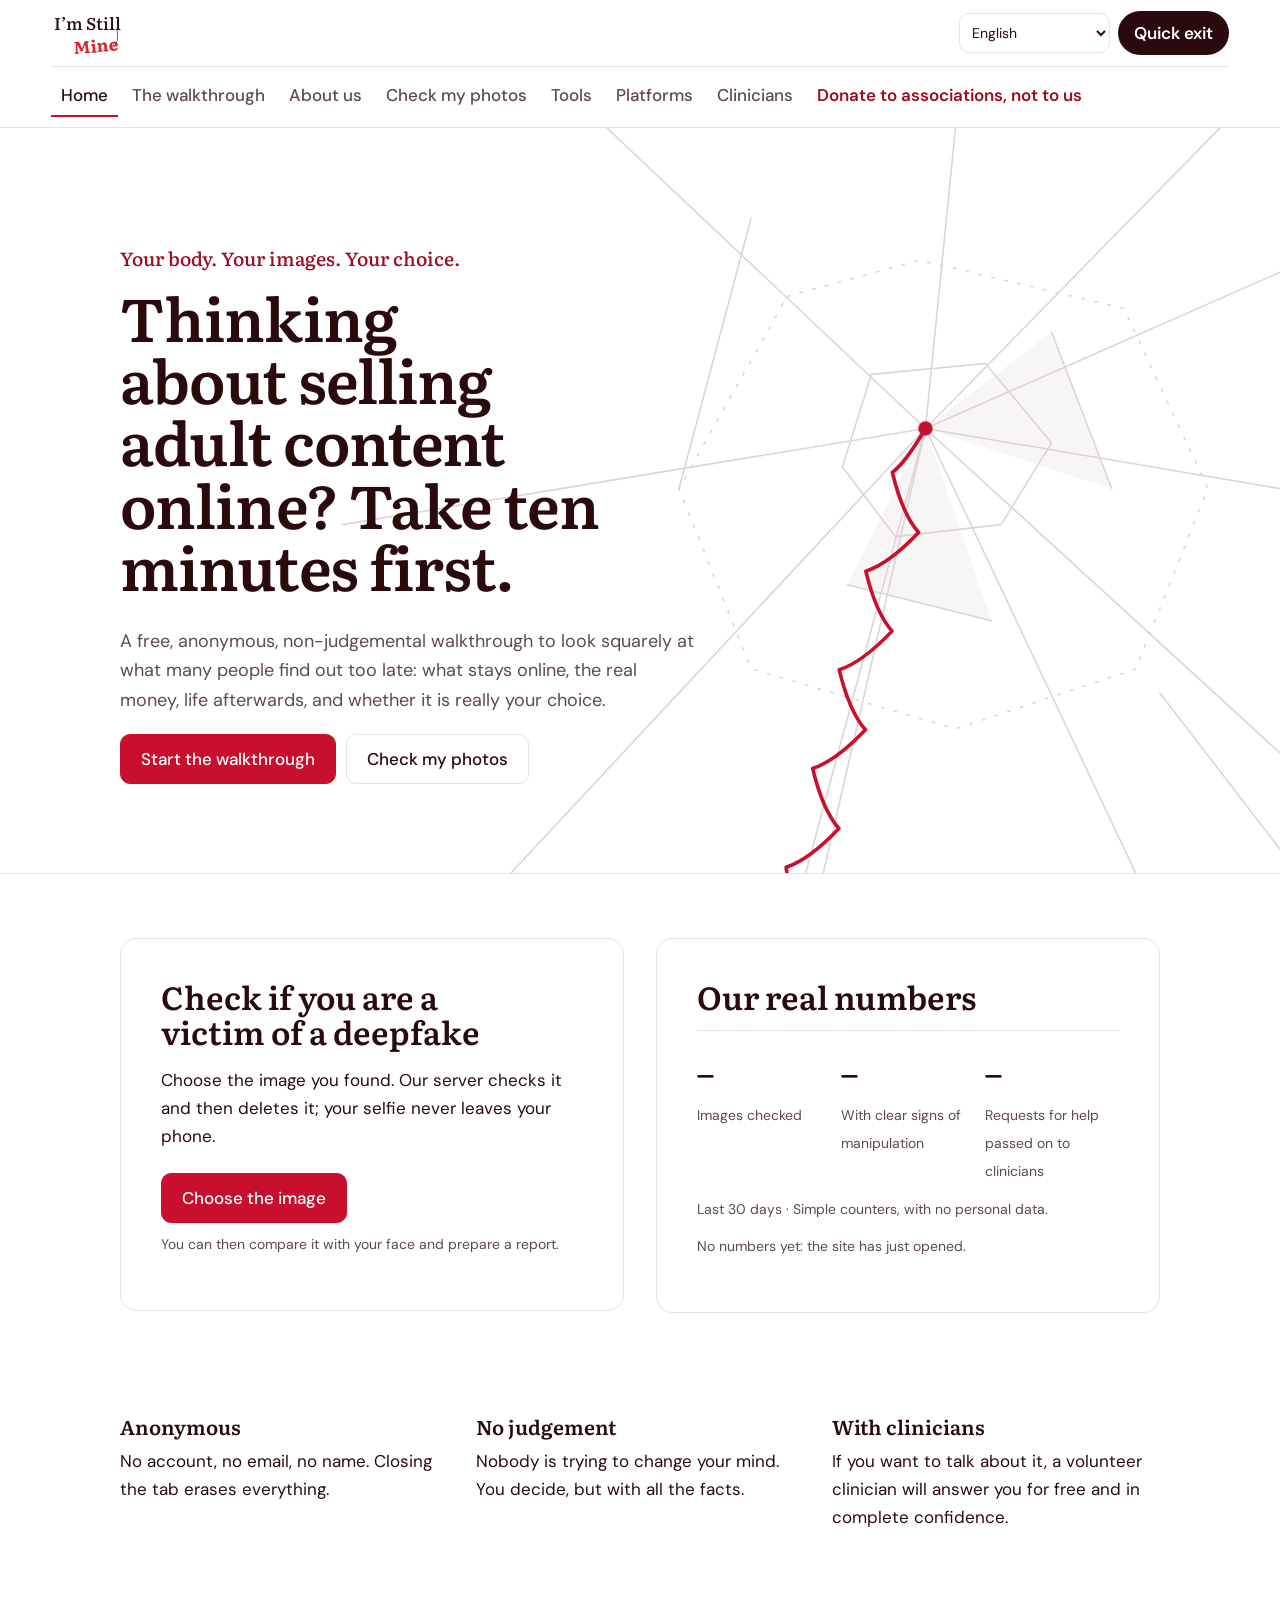
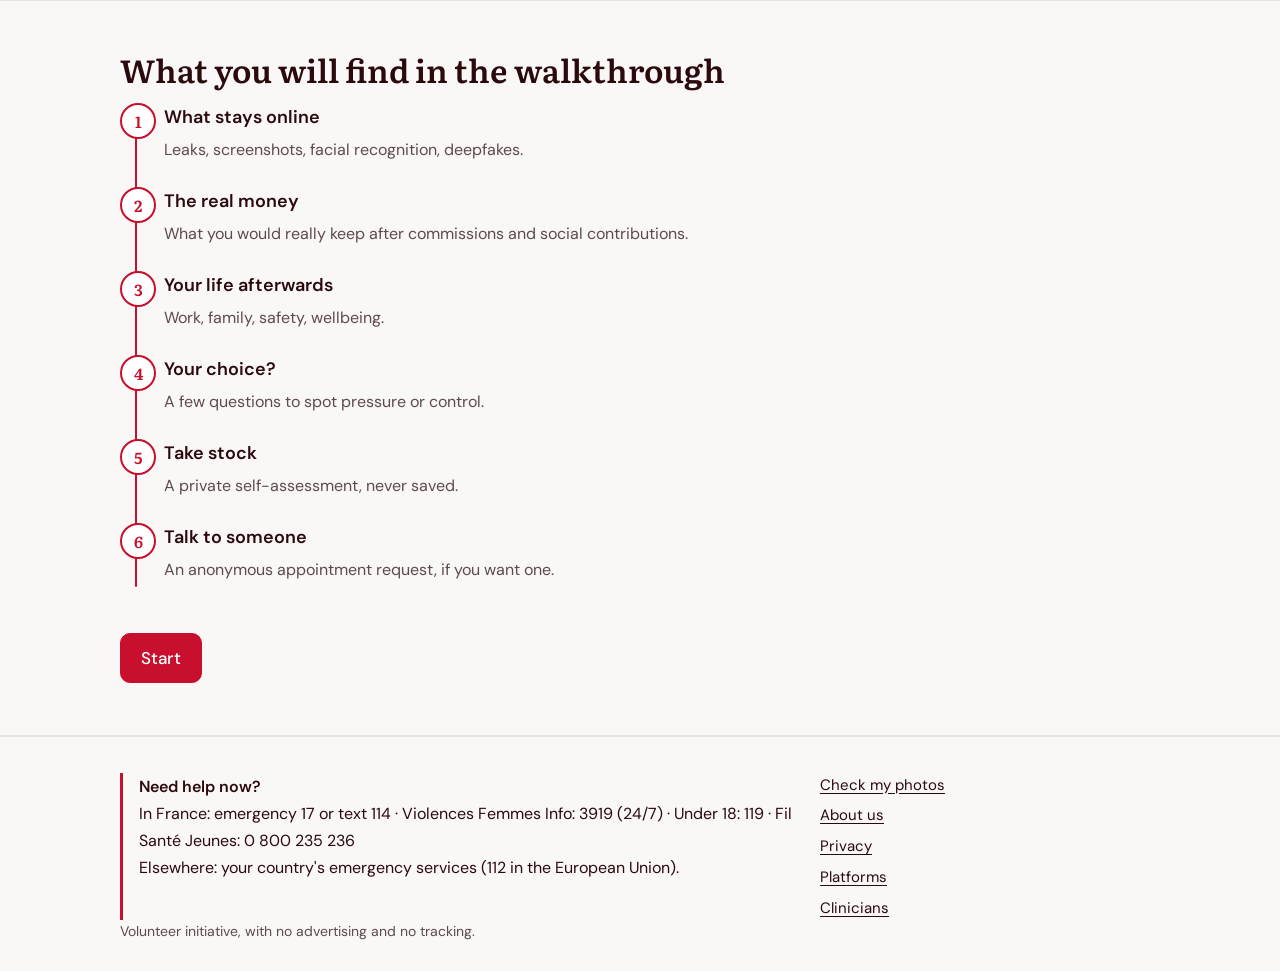
==== commit 7dfb16a6: "Design v3: the red thread — full-width cracked glass sewn by a suture, quiet white layout, quick exi" ====
--- a/site/index.html
+++ b/site/index.html
@@ -150,6 +150,121 @@
 :root,:root[data-theme=dark],:root[data-theme=light]{color-scheme:light;--bg:#ffffff;--paper:#fff6f6;--ink:#2b0a0d;--soft:#7d3a40;--line:#f2d3d6;--acc:#d7262e;--accbg:#ffecec;--teal:#b3121c;--ok:#8a1a20}
 .vcard.mid{border-color:#ee9ba0}.lv.moyen{background:#fff1e6;color:#9a2a12}
 .hero{background:#fff6f6}
+
+/* ===== v3 — "the red thread" =====
+   White paper, ink, one red. The only bold element: the cracked glass across the hero, sewn by a
+   red thread that draws itself once. Everything else is quiet: hairlines instead of tinted boxes. */
+:root,:root[data-theme=dark],:root[data-theme=light]{color-scheme:light;
+--bg:#ffffff;--paper:#faf7f7;--ink:#2b0a0d;--soft:#5e4a4d;--line:#e9e1e2;--crack:#ddd3d4;
+--acc:#c8102e;--accdeep:#9e0b22;--accbg:#fbeef0;--teal:#c8102e;--ok:#1f6b4f}
+body{font-size:17px;line-height:1.65}
+a{color:var(--accdeep);text-underline-offset:3px}
+.lede{color:var(--soft)}
+.small{color:var(--soft)}
+.page{background:var(--bg);border:1px solid var(--line);box-shadow:none;border-radius:16px}
+@media(prefers-reduced-motion:no-preference){.page{animation:none}}
+button,.btn{border-radius:10px;border-color:var(--line)}
+button.main,a.btn.main,.filebtn{background:var(--acc);border-color:var(--acc);color:#fff}
+button.main:hover,a.btn.main:hover,.filebtn:hover{background:var(--accdeep);border-color:var(--accdeep)}
+.btn:not(.main):hover,button:not(.main):not(.exit):hover{border-color:var(--ink)}
+input[type=file]{padding:8px}
+input[type=file]::file-selector-button{font:inherit;font-weight:500;border:1px solid var(--ink);background:var(--bg);color:var(--ink);border-radius:8px;padding:8px 14px;margin-right:12px;cursor:pointer}
+
+/* header: logo, language, quick exit always visible; menu folds on small screens */
+.top{gap:10px 16px;padding:10px max(4vw,14px)}
+.brand .logo{height:46px}
+.tools-right{display:flex;gap:8px;align-items:center;margin-left:auto}
+.langsel select{min-height:40px;padding:6px 8px;font-size:14px;border-color:var(--line)}
+.qexit{background:var(--ink);color:#fff;border:0;border-radius:999px;padding:8px 16px;min-height:40px;font-weight:600}
+.qexit:hover{background:#000}
+.menubtn{display:none;border-radius:999px;min-height:40px;padding:8px 14px}
+nav.site{width:100%;gap:0 4px;border-top:1px solid var(--line);padding-top:6px}
+nav.site a{color:var(--soft);padding:8px 10px;border-radius:8px}
+nav.site a.on{background:none;color:var(--ink);box-shadow:inset 0 -2px 0 var(--acc);border-radius:0}
+nav.site a.give{color:var(--accdeep)}
+@media(max-width:860px){
+  .menubtn{display:inline-flex;align-items:center}
+  nav.site{display:none;flex-direction:column;overflow:visible;flex-wrap:nowrap}
+  nav.site.open{display:flex}
+  nav.site a{min-height:48px;border-bottom:1px solid var(--line);border-radius:0}
+  nav.site a.on{box-shadow:inset 3px 0 0 var(--acc);padding-left:14px}
+  .brand .logo{height:40px}
+}
+
+/* hero: the cracked glass, sewn */
+.hero{position:relative;overflow:hidden;background:var(--bg);padding:clamp(48px,9vw,120px) max(5vw,16px) clamp(40px,7vw,96px);border-bottom:1px solid var(--line)}
+.hero .heroin{position:relative;z-index:1;display:block;max-width:1040px}
+.hero .heroin>div{max-width:36rem}
+.hero .glass{display:none}
+.shatter{position:absolute;inset:0;width:100%;height:100%;pointer-events:none}
+.shatter .c{fill:none;stroke:var(--crack);stroke-width:1.3;stroke-linecap:round;stroke-linejoin:round}
+.shatter .shard{fill:#f6f1f1}
+.shatter .thread{fill:none;stroke:var(--acc);stroke-width:3;stroke-linecap:round;stroke-linejoin:round}
+.shatter .knot{fill:var(--acc)}
+h1.xl{font-size:clamp(34px,5.4vw,60px);letter-spacing:-.015em;line-height:1.04}
+.tagline{color:var(--accdeep);font-size:19px}
+@media(prefers-reduced-motion:no-preference){
+  .shatter .thread{stroke-dasharray:var(--len);stroke-dashoffset:var(--len);animation:sew 2.6s .5s cubic-bezier(.6,.05,.3,1) forwards}
+  .shatter .knot{opacity:0;animation:knot .4s 3s forwards}
+  @keyframes sew{to{stroke-dashoffset:0}}@keyframes knot{to{opacity:1}}
+}
+@media(max-width:860px){.shatter{opacity:.55}.hero .heroin>div{max-width:none}}
+
+/* check + numbers */
+.checkband{padding-top:clamp(28px,5vw,64px)}
+.checkband .two{gap:clamp(16px,3vw,32px);align-items:start}
+.hstats .chart{margin:4px 0 8px}
+.hstats.empty .chart{display:none}
+.kpis{border-top:1px solid var(--line);padding-top:12px}
+.kpis b{color:var(--ink);font-family:Literata,Georgia,serif;font-size:34px;font-weight:600}
+.kpis span{font-size:14px}
+
+/* reassurance row: plain text, no boxes */
+.band:not(.alt) .three h3{font-size:20px}
+
+/* the walkthrough: a real sequence, joined by the thread */
+.band.alt{background:var(--paper);border-top:1px solid var(--line);border-bottom:1px solid var(--line)}
+.steps{display:block;position:relative;max-width:640px;margin:8px 0 28px;padding-left:44px}
+.steps::before{content:"";position:absolute;left:15px;top:18px;bottom:18px;width:2px;background:var(--acc);border-radius:2px}
+.steps li{position:relative;background:none;border:0;border-radius:0;padding:0 0 22px}
+.steps li::before{position:absolute;left:-44px;top:0;width:32px;height:32px;border-radius:50%;background:var(--bg);border:2px solid var(--acc);
+  font-family:Literata,Georgia,serif;font-size:16px;font-weight:600;color:var(--acc);display:grid;place-items:center;line-height:1}
+.steps b{font-size:18px;margin:2px 0}
+.steps span{font-size:16px}
+
+/* donate: quiet list, links instead of six red buttons */
+.assos{gap:0;border-top:1px solid var(--line)}
+.asso{border:0;border-bottom:1px solid var(--line);border-radius:0;padding:18px 2px}
+.asso .btn.main{background:var(--bg);color:var(--accdeep);border:1px solid var(--accdeep);white-space:nowrap}
+.asso .btn.main:hover{background:var(--accdeep);color:#fff}
+.asso .tag{background:none;border:1px solid var(--line);color:var(--soft)}
+
+/* soft panels inside pages */
+.alert{background:var(--accbg)}
+.priv{border-style:solid;background:var(--paper)}
+.tools a{background:var(--bg)}
+.res div{background:var(--bg)}
+.people div{background:var(--paper)}
+
+/* footer: help first, easy to read */
+.foot{background:var(--paper);padding:36px max(5vw,16px) 28px}
+.foot [data-i="s.foot.1"]{border-inline-start:3px solid var(--acc);padding-inline-start:16px;font-size:16px;line-height:1.7}
+.flinks a{color:var(--ink)}
+
+/* v3.1 — phone header on one line; the glass sits above the text, never under it */
+.qexit,.menubtn{white-space:nowrap}
+@media(max-width:860px){
+  .top{flex-wrap:nowrap;padding:8px 12px;gap:8px}
+  .brand .logo{height:36px}
+  .tools-right{gap:6px}
+  .langsel select{max-width:92px;min-height:38px;font-size:13px;padding:4px 6px}
+  .qexit{padding:6px 12px;min-height:38px;font-size:14px}
+  .menubtn{padding:6px 12px;min-height:38px;font-size:14px}
+  .top{flex-wrap:wrap}
+  .top>nav.site{order:3}
+  .hero{padding-top:200px}
+  .shatter{height:200px;opacity:1}
+}
 </style>
 </head>
 <body>
@@ -160,8 +275,8 @@
   <path d="M176.5 88 q -7 -2 -8 4 q 1 6 8 3 q 4 -3 0 -7" fill="none" stroke="#d7262e" stroke-width="2.6" stroke-linecap="round"/>
   <text x="62" y="118" font-family="Literata, Georgia, serif" font-size="46" font-weight="700" fill="#d7262e" transform="rotate(-4 62 118)">Mine</text>
 </svg></a>
-<label class="langsel"><span class="sr" data-i="s.langLabel">Langue</span><select id="langSel" aria-label="Langue / Language"></select></label>
-<nav aria-label="Navigation principale" class="site">
+<div class="tools-right"><label class="langsel"><span class="sr" data-i="s.langLabel">Langue</span><select id="langSel" aria-label="Langue / Language"></select></label><button class="qexit" id="qexit" type="button" data-i="p.exit">Quitter vite</button><button class="menubtn" id="menubtn" type="button" aria-expanded="false" aria-controls="sitenav" data-i="s.menu">Menu</button></div>
+<nav aria-label="Navigation principale" class="site" id="sitenav">
 <a data-i="s.nav.2" data-n="accueil" href="#accueil">Accueil</a>
 <a data-i="s.nav.3" data-n="parcours" href="#parcours">Le parcours</a>
 <a data-i="s.nav.4" data-n="apropos" href="#apropos">Qui sommes-nous</a>
@@ -175,6 +290,20 @@
 <!-- ============ ACCUEIL ============ -->
 <div class="view" id="v-accueil">
 <section class="hero">
+<svg aria-hidden="true" class="shatter" viewBox="0 0 1200 620" preserveAspectRatio="xMaxYMid slice">
+<g class="shards" opacity=".7"><path class="shard" d="M905 250 L1010 170 L1060 300 Z"/><path class="shard" d="M905 250 L840 380 L960 410 Z"/></g>
+<g class="c">
+<path d="M905 250 L1200 120"/><path d="M905 250 L1200 300"/><path d="M905 250 L1200 520"/><path d="M905 250 L1080 620"/>
+<path d="M905 250 L820 620"/><path d="M905 250 L560 620"/><path d="M905 250 L640 0"/><path d="M905 250 L930 0"/><path d="M905 250 L1150 0"/>
+<path d="M905 250 L420 330"/>
+<path d="M905 250 M860 205 L955 196 L1010 262 L968 330 L880 340 L836 282 Z"/>
+<path d="M790 140 L900 110 L1070 150 L1140 300 L1080 450 L930 500 L760 450 L700 300 Z" stroke-dasharray="2 9"/>
+<path d="M1010 170 L1060 300 M840 380 L960 410 M760 75 L700 300 M1100 470 L1200 600"/>
+</g>
+<path class="c main" d="M905 250 L800 640"/>
+<path class="thread" style="--len:569" d="M905 250 Q888.7 278.0 877.5 286.6 Q885.8 321.2 899.3 336.5 Q874.8 362.3 855.4 368.7 Q863.7 403.3 877.2 418.6 Q852.7 444.4 833.3 450.8 Q841.6 485.4 855.1 500.7 Q830.6 526.5 811.2 532.9 Q819.5 567.6 833.0 582.8 Q808.5 608.6 789.1 615.1 Q792.0 637.2 800.0 640.0"/>
+<circle class="knot" cx="905" cy="250" r="6"/>
+</svg>
 <div class="heroin">
 <div>
 <p class="tagline" data-i="s.tagline">Ton corps. Tes images. Ton choix.</p>
@@ -643,8 +772,12 @@
     const max=Math.max(1,...s.days.map(d=>d.checks)),w=300/s.days.length;
     document.getElementById('statsChart').innerHTML=s.days.map((d,i)=>{const h=Math.round(80*d.checks/max),hl=Math.round(80*d.likely/max);
       return `<g><title>${d.day} : ${d.checks}</title><rect x="${(i*w+1).toFixed(1)}" y="${88-h}" width="${(w-2).toFixed(1)}" height="${Math.max(h,1)}" rx="1.5" fill="${h?'#f1c4c7':'#f3e3e4'}"/>${hl?`<rect x="${(i*w+1).toFixed(1)}" y="${88-hl}" width="${(w-2).toFixed(1)}" height="${hl}" rx="1.5" fill="#d7262e"/>`:''}</g>`}).join('');
-    document.getElementById('statsNone').classList.toggle('hide',s.total_checks>0);
-  }catch(_){document.getElementById('statsNone').classList.remove('hide')}}
+    document.getElementById('statsNone').classList.toggle('hide',s.total_checks>0);document.querySelector('.hstats').classList.toggle('empty',s.total_checks===0);
+  }catch(_){document.getElementById('statsNone').classList.remove('hide');document.querySelector('.hstats').classList.add('empty')}}
+document.getElementById('qexit').addEventListener('click',()=>{try{sessionStorage.clear()}catch(_){}location.replace('https://www.google.com/search?q=m%C3%A9t%C3%A9o')});
+(()=>{const b=document.getElementById('menubtn'),n=document.getElementById('sitenav');
+  b.addEventListener('click',()=>{const o=n.classList.toggle('open');b.setAttribute('aria-expanded',o)});
+  n.addEventListener('click',e=>{if(e.target.closest('a')){n.classList.remove('open');b.setAttribute('aria-expanded','false')}});})();
 document.getElementById('homeFile').addEventListener('change',e=>{const f=e.target.files[0];if(!f)return;window.__homeFile=f;e.target.value='';location.hash='#outils'});
 
 const REV={};
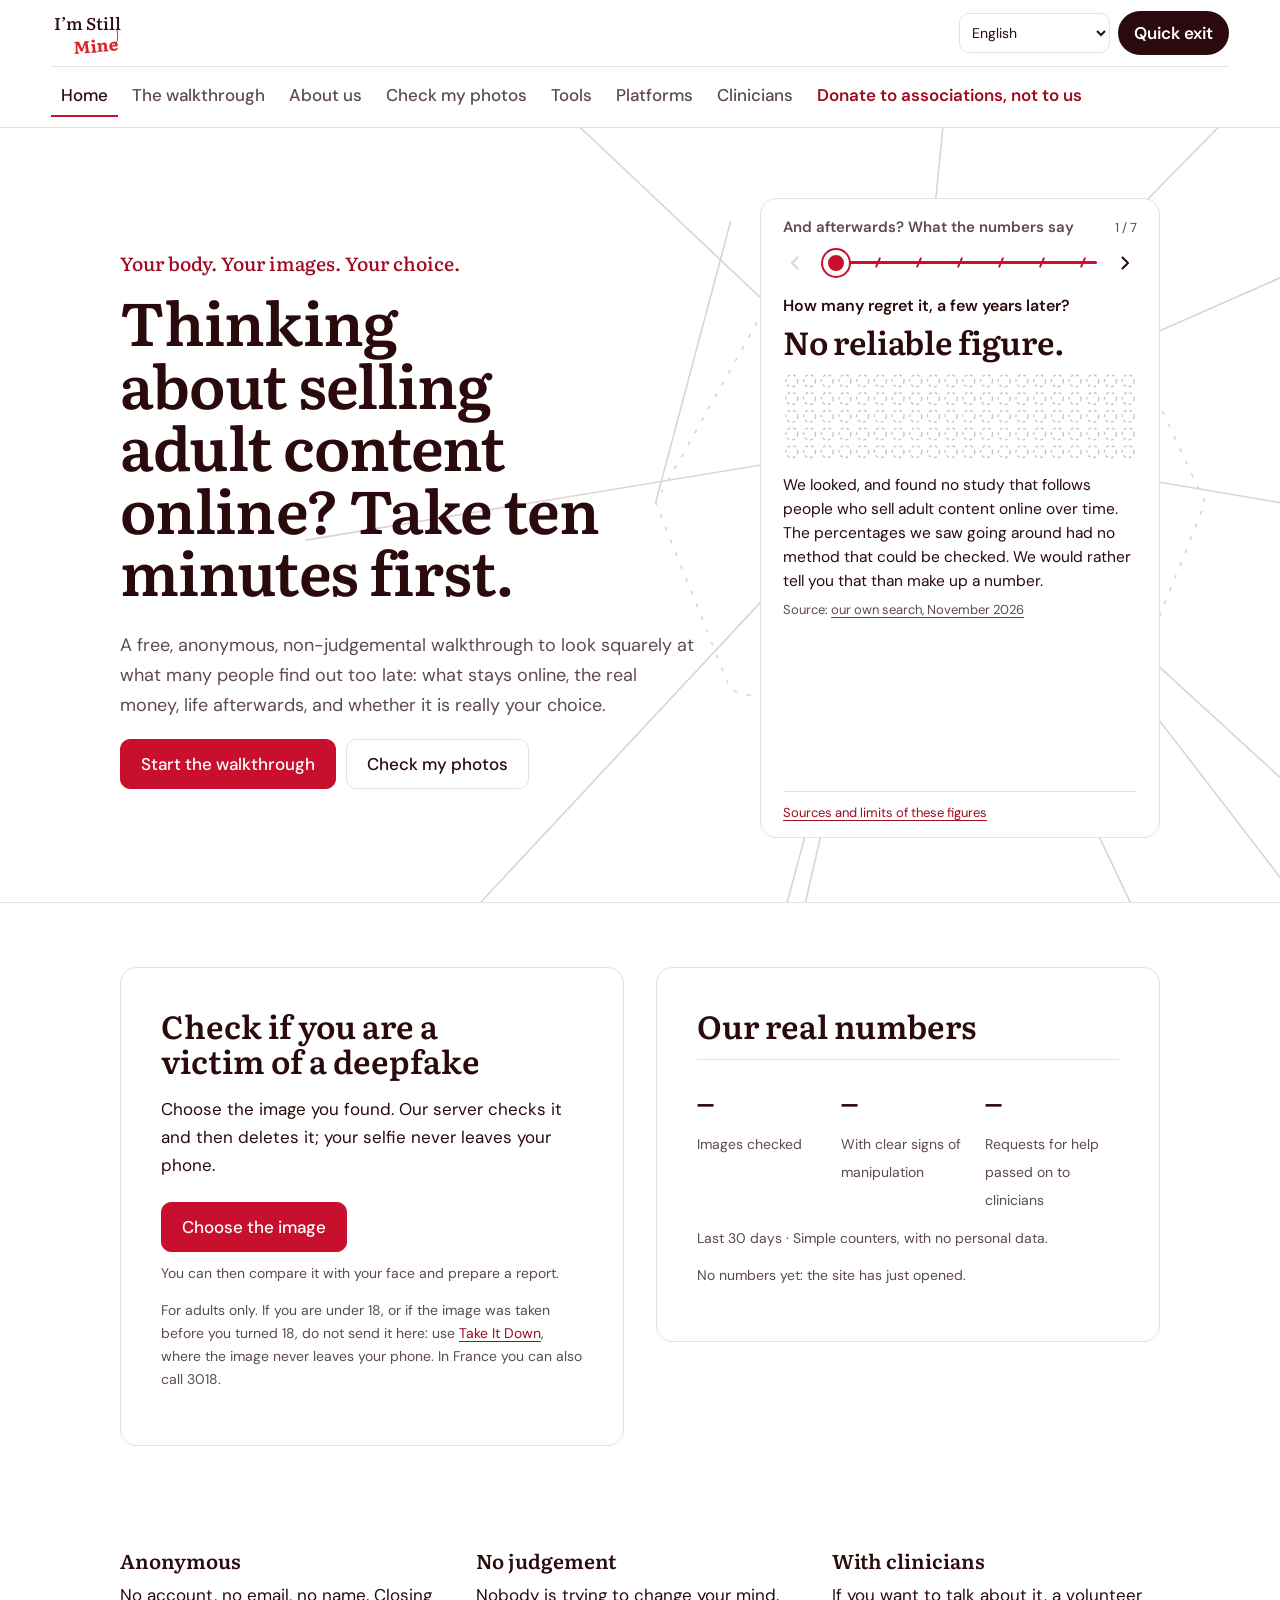
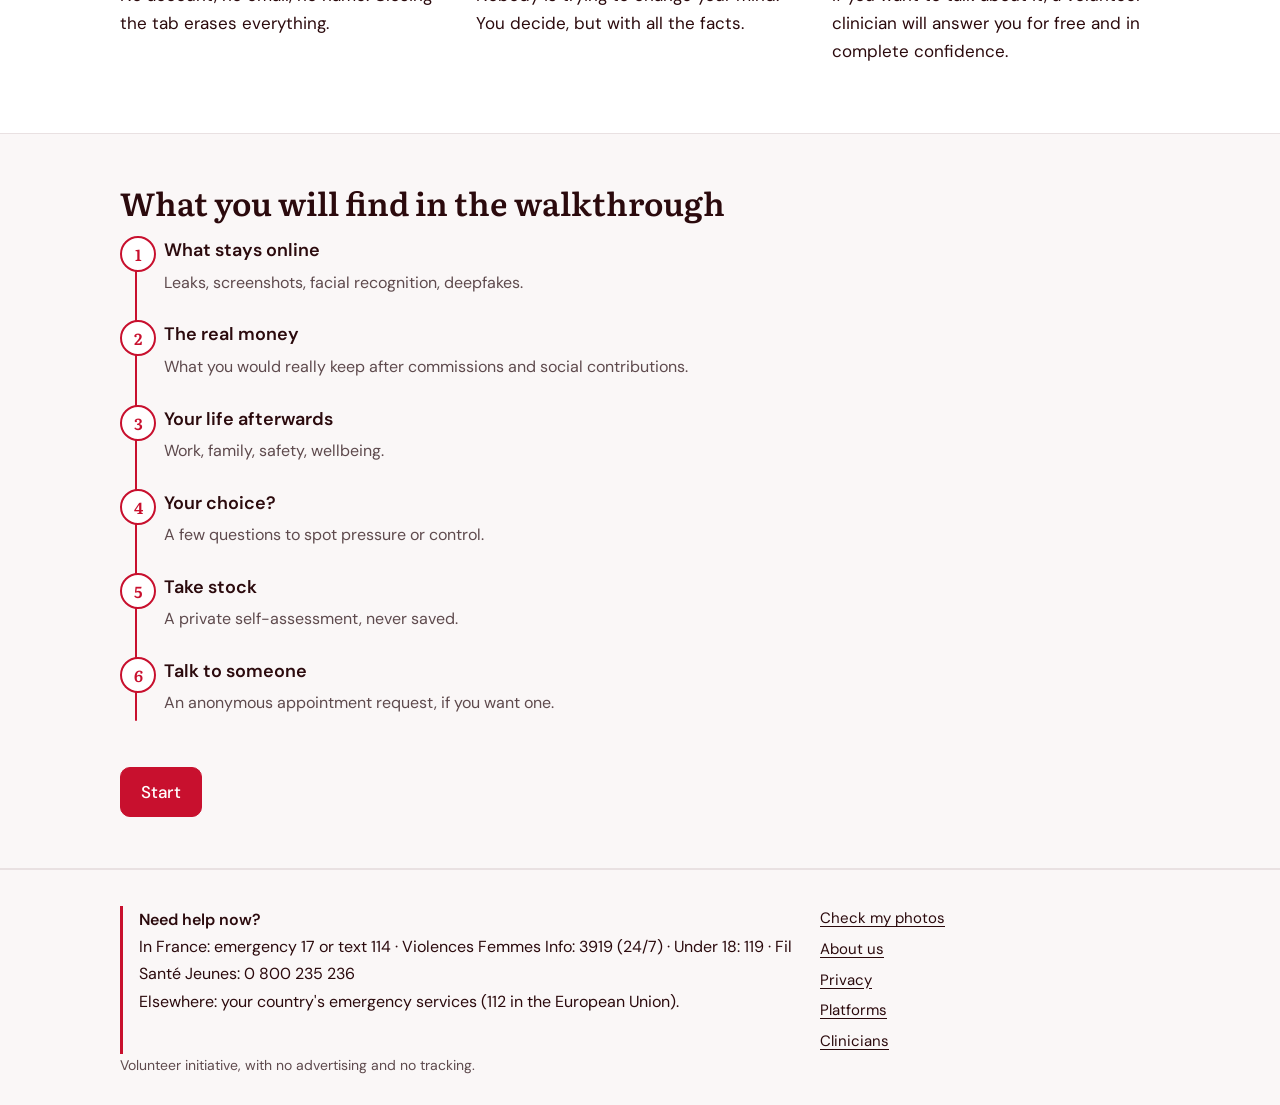
==== commit 16796a00: "Homepage figures slider with sources, selfie tips, three-pass face search, adults-only notice - Home" ====
--- a/site/index.html
+++ b/site/index.html
@@ -265,6 +265,59 @@
   .hero{padding-top:200px}
   .shatter{height:200px;opacity:1}
 }
+
+/* v3.2 — figures: verified numbers only, moved along a thread by its knot */
+.figs{background:var(--bg);border:1px solid var(--line);border-radius:16px;padding:18px 22px 14px;margin-top:32px;max-width:36rem}
+.fighead{display:flex;justify-content:space-between;align-items:baseline;gap:12px}
+.fighead span{font-size:13px;color:var(--soft);font-variant-numeric:tabular-nums;white-space:nowrap}
+.figs h2{font:600 15px/1.3 "DM Sans",system-ui,sans-serif;color:var(--soft);margin:0}
+.figstack{display:grid}
+.fig{grid-area:1/1;visibility:hidden;min-width:0}
+.fig.on{visibility:visible}
+.figq{font-size:16px;font-weight:600;color:var(--ink);margin:0 0 4px}
+.figbig{font-family:Literata,Georgia,serif;font-weight:600;color:var(--acc);font-size:clamp(40px,4.4vw,52px);line-height:1.08;letter-spacing:-.01em;margin:0 0 12px}
+.figbig small{display:block;font:500 15px/1.2 "DM Sans",system-ui,sans-serif;color:var(--soft);letter-spacing:0;margin-bottom:2px}
+.coach{color:var(--accdeep);min-height:1.5em}
+.figbig.t{font-size:clamp(27px,3vw,32px);line-height:1.15;color:var(--ink)}
+.figdots{display:block;width:100%;height:auto;margin:0 0 12px}
+.figdots circle{fill:var(--crack)}
+.figdots circle.on{fill:var(--acc)}
+.figdots.unk circle{fill:none;stroke:#cdbfc1;stroke-width:1.2;stroke-dasharray:2.6 2.6}
+[dir=rtl] .figdots{transform:scaleX(-1)}
+.figtxt{font-size:15.5px;line-height:1.55;color:var(--ink);margin:0 0 8px}
+.figsrc{font-size:13px;line-height:1.45;color:var(--soft);margin:0}
+.figsrc a{color:var(--soft)}
+.figctl{display:flex;align-items:center;gap:6px;margin:2px -10px 8px}
+.fignav{flex:none;width:44px;height:44px;padding:0;border:0;background:none;border-radius:50%;display:grid;place-items:center;color:var(--ink)}
+.fignav svg{width:20px;height:20px;fill:none;stroke:currentColor;stroke-width:2;stroke-linecap:round;stroke-linejoin:round}
+.fignav:disabled{color:var(--crack);cursor:default}
+@media(hover:hover){.fignav:not(:disabled):hover{background:var(--paper)}}
+[dir=rtl] .fignav svg{transform:scaleX(-1)}
+.figrange{position:relative;flex:1;min-width:0;height:44px}
+.figticks{position:absolute;inset:0 13px;display:flex;justify-content:space-between;align-items:center;pointer-events:none}
+.figticks i{width:2px;height:11px;border-radius:2px;background:var(--acc);transform:rotate(24deg)}
+.figrange input{position:absolute;inset:0;width:100%;height:44px;margin:0;padding:0;border:0;background:none;-webkit-appearance:none;appearance:none;cursor:pointer;min-height:0}
+.figrange input::-webkit-slider-runnable-track{height:3px;border-radius:3px;background:var(--acc)}
+.figrange input::-moz-range-track{height:3px;border-radius:3px;background:var(--acc)}
+.figrange input::-webkit-slider-thumb{-webkit-appearance:none;appearance:none;width:26px;height:26px;margin-top:-11.5px;border-radius:50%;background:var(--acc);border:5px solid var(--bg);box-shadow:0 0 0 2px var(--acc)}
+.figrange input::-moz-range-thumb{width:16px;height:16px;border-radius:50%;background:var(--acc);border:5px solid var(--bg);box-shadow:0 0 0 2px var(--acc)}
+.figrange input:focus{outline:none}
+.figrange input:focus-visible{outline:2px solid var(--ink);outline-offset:-4px;border-radius:22px}
+.figmeta{font-size:13px;margin:12px 0 0;padding-top:10px;border-top:1px solid var(--line)}
+#chiffres{scroll-margin-top:150px}
+.srcs{list-style:none;padding:0;margin:0 0 8px;border-top:1px solid var(--line)}
+.srcs li{padding:14px 0;border-bottom:1px solid var(--line)}
+.srcs li a{display:inline-block;margin-top:4px;font-size:15px;overflow-wrap:anywhere}
+@media(min-width:1000px){
+  .hero{padding-top:clamp(48px,5.5vw,76px);padding-bottom:clamp(44px,5vw,68px)}
+  .hero .heroin{display:grid;grid-template-columns:minmax(0,36rem) minmax(320px,400px);justify-content:space-between;align-items:center;gap:40px}
+  .figs{margin-top:0}
+  .shatter .thread,.shatter .knot{display:none}   /* the panel covers the break: its own thread carries the red */
+}
+@media(max-width:999px){
+  .hero{padding-top:200px}
+  .shatter{height:200px;opacity:1}                 /* the glass stays above the text, never behind it */
+}
 </style>
 </head>
 <body>
@@ -311,6 +364,17 @@
 <p class="lede" data-i="s.accueil.2">Un parcours gratuit, anonyme et sans jugement pour regarder en face ce que beaucoup découvrent trop tard : ce qui reste en ligne, l'argent réel, la vie d'après, et si c'est vraiment ton choix.</p>
 <div class="ctas" data-i="s.accueil.3"><a class="btn main" href="#parcours">Commencer le parcours</a><a class="btn" href="#photos">Vérifier mes photos</a></div>
 </div>
+<section class="figs" id="figs" aria-labelledby="figsT">
+<div class="fighead"><h2 id="figsT" data-i="f.title">Et après ? Ce que disent les chiffres</h2><span id="figPos">1 / 7</span></div>
+<div class="figctl">
+<button class="fignav" id="figPrev" type="button"><svg viewBox="0 0 20 20" aria-hidden="true"><path d="M12.5 4.5 7 10l5.5 5.5"/></svg></button>
+<div class="figrange"><div class="figticks" id="figTicks" aria-hidden="true"></div><input id="figRange" type="range" min="1" max="7" step="1" value="1" aria-labelledby="figsT"/></div>
+<button class="fignav" id="figNext" type="button"><svg viewBox="0 0 20 20" aria-hidden="true"><path d="M7.5 4.5 13 10l-5.5 5.5"/></svg></button>
+</div>
+<div class="figstack" id="figStack"></div>
+<p class="figmeta"><a href="#apropos?chiffres" data-i="f.method">Sources et limites de ces chiffres</a></p>
+<p class="sr" id="figLive" aria-live="polite"></p>
+</section>
 <svg aria-hidden="true" class="glass" viewBox="0 0 400 300">
 <rect x="10" y="10" width="380" height="280" rx="18" fill="#fff" stroke="#f2d3d6" stroke-width="2"/>
 <g fill="none" stroke="#2b0a0d" stroke-width="1.2" stroke-linecap="round" stroke-linejoin="round" opacity=".35">
@@ -331,6 +395,7 @@
 <p data-i="h.check.text">Choisis l'image que tu as trouvée. Elle est vérifiée par notre serveur puis effacée ; ton selfie, lui, ne quitte jamais ton téléphone.</p>
 <label class="btn main filebtn" for="homeFile" data-i="h.check.btn">Choisir l'image</label><input accept="image/*" class="sr" id="homeFile" type="file"/>
 <p class="small" data-i="h.check.more">Tu pourras ensuite la comparer à ton visage et préparer un rapport.</p>
+<p class="small" data-i="o.minor">.</p>
 </div>
 <div class="page hstats" aria-live="polite">
 <h2 data-i="h.stats.title">Nos chiffres, en vrai</h2>
@@ -391,8 +456,17 @@
 </div>
 <h2 data-i="s.apropos.12">Transparence</h2>
 <p data-i="s.apropos.13">Les membres fondateurs publieront ici une déclaration de leurs liens d'intérêts, y compris toute activité professionnelle en lien avec les plateformes de contenu en ligne.</p>
+<h2 id="chiffres" data-i="m.title">Nos chiffres : sources et limites</h2>
+<p data-i="m.intro">.</p>
+<ul class="srcs">
+<li><span data-i="m.1">.</span></li>
+<li><span data-i="m.2">.</span><br/><a href="https://www.beyond-the-gaze.com/wp-content/uploads/2018/01/BtGbriefingsummaryoverview.pdf" target="_blank" rel="noopener noreferrer" lang="en">Sanders, Scoular, Pitcher, Campbell, Cunningham — Beyond the Gaze: Summary Briefing on Internet Sex Work (2017)</a></li>
+<li><span data-i="m.3">.</span><br/><a href="https://find-and-update.company-information.service.gov.uk/company/10354575/filing-history" target="_blank" rel="noopener noreferrer" lang="en">Fenix International Limited (no. 10354575) — UK Companies House, annual accounts to 30 November 2025</a></li>
+<li><span data-i="m.4">.</span><br/><a href="https://doi.org/10.1071/SH15240" target="_blank" rel="noopener noreferrer" lang="en">Garcia, Gesselman, Siliman, Perry, Coe, Fisher — Sexting among singles in the USA. Sexual Health 13(5), 2016</a></li>
+<li><span data-i="m.5">.</span><br/><a href="https://swgfl.org.uk/assets/documents/revenge-porn-helpline-2025.pdf" target="_blank" rel="noopener noreferrer" lang="en">Revenge Porn Helpline — 2025 report (SWGfL)</a></li>
+</ul>
 <h2 data-i="s.apropos.14">Contact</h2>
-<p data-i="s.apropos.15">contact@NOM-DE-DOMAINE.org <span class="small">(adresse provisoire)</span></p>
+<p data-i="s.apropos.15">contact@imstillmine.com <span class="small">(adresse provisoire)</span></p>
 </main>
 </div>
 <!-- ============ PLATEFORMES ============ -->
@@ -402,7 +476,7 @@
 <p class="lede" data-i="s.plateformes.2">Vous pouvez proposer ce parcours à vos futures créatrices et futurs créateurs, au moment de leur inscription. C'est gratuit, et aucune donnée n'est échangée.</p>
 <h2 data-i="s.plateformes.3">Ce que nous vous demandons</h2>
 <p data-i="s.plateformes.4">Un simple lien sur votre page d'inscription créateur, votre centre d'aide ou votre page sécurité. Par exemple :</p>
-<pre id="snip"><code>&lt;a href="https://NOM-DE-DOMAINE.org" rel="noopener"&gt;
+<pre id="snip"><code>&lt;a href="https://imstillmine.com" rel="noopener"&gt;
   Avant de vous lancer : 10 minutes pour y réfléchir
 &lt;/a&gt;</code></pre>
 <div class="nav" style="margin-top:8px"><span class="small" id="snipMsg"></span><button data-i="s.plateformes.5" id="copySnip">Copier le code</button></div>
@@ -506,6 +580,7 @@
 <div class="kicker" id="chalStep" style="margin-top:10px"></div>
 <p class="chal" id="chal"></p>
 <p aria-live="polite" class="small" id="chalHint"></p>
+<p aria-live="polite" class="small coach" id="coachHint"></p>
 <div class="meter"><i id="chalBar" style="width:0"></i></div>
 <button data-i="s.outils.9" id="camStop" style="margin-top:10px">Arrêter</button>
 </div>
@@ -532,6 +607,7 @@
 <h3 data-i="s.outils.14">Chercher des signes de génération ou de retouche</h3>
 <p data-i="s.outils.15">L'image est envoyée à notre serveur en morceaux mélangés. Il lit les informations cachées du fichier : les marquages « image générée par IA », les réglages laissés par les générateurs d'images et les applications de retouche du visage. Il répond par un verdict simple, puis efface tout. Il n'analyse pas encore les pixels : une image sans marquage peut quand même être un deepfake.</p>
 <label class="f" data-i="s.outils.16" for="f2">Choisir l'image</label><input accept="image/*" id="f2" type="file"/>
+<p class="small" data-i="o.minor">.</p>
 <p class="small" data-i="s.outils.17">Pour un résultat plus parlant, utilise le fichier d'origine plutôt qu'une capture d'écran quand c'est possible.</p>
 <div id="sigOut"></div>
 </div>
@@ -802,9 +878,47 @@
   if(v==='accueil')loadStats();
   if(v==='dons')renderAssos();
   if(v==='outils'){if(window.initOutils)window.initOutils();else{const sc=document.createElement('script');sc.src='outils.js';sc.onload=()=>window.initOutils();document.body.appendChild(sc)}}
-  scrollTo(0,0);}
+  scrollTo(0,0);
+  if(v==='apropos'&&location.hash.includes('?chiffres')){const el=document.getElementById('chiffres');if(el)el.scrollIntoView()}}
 document.getElementById('copySnip').addEventListener('click',async()=>{const m=document.getElementById('snipMsg');
   try{await navigator.clipboard.writeText(document.querySelector('#snip code').textContent);m.textContent=t('s.copied')}catch(_){m.textContent=t('s.copyFail')}});
+
+/* figures panel: each number has its source and limits in #apropos ("chiffres"). Nothing here is estimated by us
+   except the monthly average, which is a division of two published numbers. */
+const FIGS=[
+ {k:'regret',t:1,unk:1,of:100,n:0,u:'#apropos?chiffres'},
+ {k:'work',of:100,n:82,u:'https://www.beyond-the-gaze.com/wp-content/uploads/2018/01/BtGbriefingsummaryoverview.pdf'},
+ {k:'harass',of:100,n:81,u:'https://www.beyond-the-gaze.com/wp-content/uploads/2018/01/BtGbriefingsummaryoverview.pdf'},
+ {k:'active',about:1,of:100,n:50,u:'https://find-and-update.company-information.service.gov.uk/company/10354575/filing-history'},
+ {k:'million',about:1,of:1000,n:1,at:487,u:'https://find-and-update.company-information.service.gov.uk/company/10354575/filing-history'},
+ {k:'share',of:100,n:23,u:'https://doi.org/10.1071/SH15240'},
+ {k:'removal',of:100,n:90,u:'https://swgfl.org.uk/assets/documents/revenge-porn-helpline-2025.pdf'}];
+const FIG={i:0};
+function figDots(f){const big=f.of===1000,cols=big?50:20,rows=f.of/cols,px=320/cols,r=big?2.2:5.4;let o='';
+  for(let i=0;i<f.of;i++){const on=f.at!==undefined?i===f.at:i<f.n;
+    o+=`<circle cx="${((i%cols)*px+px/2).toFixed(1)}" cy="${(((i/cols)|0)*px+px/2).toFixed(1)}" r="${r}"${on?' class="on"':''}/>`}
+  return `<svg class="figdots${f.unk?' unk':''}" viewBox="0 0 320 ${(rows*px).toFixed(0)}" aria-hidden="true">${o}</svg>`}
+function figsRender(){const st=document.getElementById('figStack');if(!st||!window.t)return;
+  st.innerHTML=FIGS.map(f=>`<article class="fig"><p class="figq">${t('f.'+f.k+'.q')}</p><p class="figbig${f.t?' t':''}">${f.about?'<small>'+t('f.about')+'</small>':''}${t('f.'+f.k+'.big')}</p>${figDots(f)}<p class="figtxt">${t('f.'+f.k+'.txt')}</p><p class="figsrc">${t('f.src')} <a href="${f.u}"${f.u[0]==='#'?'':' target="_blank" rel="noopener noreferrer"'}>${t('f.'+f.k+'.src')}</a></p></article>`).join('');
+  document.getElementById('figTicks').innerHTML=FIGS.map(()=>'<i></i>').join('');
+  document.getElementById('figRange').max=FIGS.length;
+  document.getElementById('figPrev').setAttribute('aria-label',t('f.prev'));document.getElementById('figNext').setAttribute('aria-label',t('f.next'));
+  figsShow(FIG.i,true)}
+function figsShow(i,quiet){i=Math.max(0,Math.min(FIGS.length-1,i));FIG.i=i;const f=FIGS[i],txt=k=>t('f.'+f.k+'.'+k).replace(/<[^>]+>/g,'');
+  document.querySelectorAll('#figStack .fig').forEach((el,j)=>{el.classList.toggle('on',j===i);el.setAttribute('aria-hidden',j===i?'false':'true')});
+  const r=document.getElementById('figRange');r.value=i+1;r.setAttribute('aria-valuetext',t('f.pos',{a:i+1,b:FIGS.length})+'. '+txt('q'));
+  document.getElementById('figPos').textContent=(i+1)+' / '+FIGS.length;
+  document.getElementById('figPrev').disabled=i===0;document.getElementById('figNext').disabled=i===FIGS.length-1;
+  if(!quiet)document.getElementById('figLive').textContent=txt('q')+' '+(f.about?t('f.about')+' ':'')+txt('big')+' '+txt('txt')}
+(()=>{const r=document.getElementById('figRange'),st=document.getElementById('figStack');if(!r)return;
+  r.addEventListener('input',()=>figsShow(r.value-1));
+  document.getElementById('figPrev').addEventListener('click',()=>figsShow(FIG.i-1));
+  document.getElementById('figNext').addEventListener('click',()=>figsShow(FIG.i+1));
+  let x0=null,y0=0;
+  st.addEventListener('touchstart',e=>{x0=e.touches[0].clientX;y0=e.touches[0].clientY},{passive:true});
+  st.addEventListener('touchend',e=>{if(x0===null)return;const dx=e.changedTouches[0].clientX-x0,dy=e.changedTouches[0].clientY-y0;x0=null;
+    if(Math.abs(dx)>48&&Math.abs(dx)>Math.abs(dy)*1.5){const rtl=document.documentElement.dir==='rtl';figsShow(FIG.i+((dx<0)!==rtl?1:-1))}},{passive:true});
+  document.addEventListener('langchange',figsRender);figsRender()})();
 addEventListener('hashchange',route);
 renderSlots();
 (window.i18nReady||Promise.resolve()).then(()=>{window.__booted=true;renderF();route()});
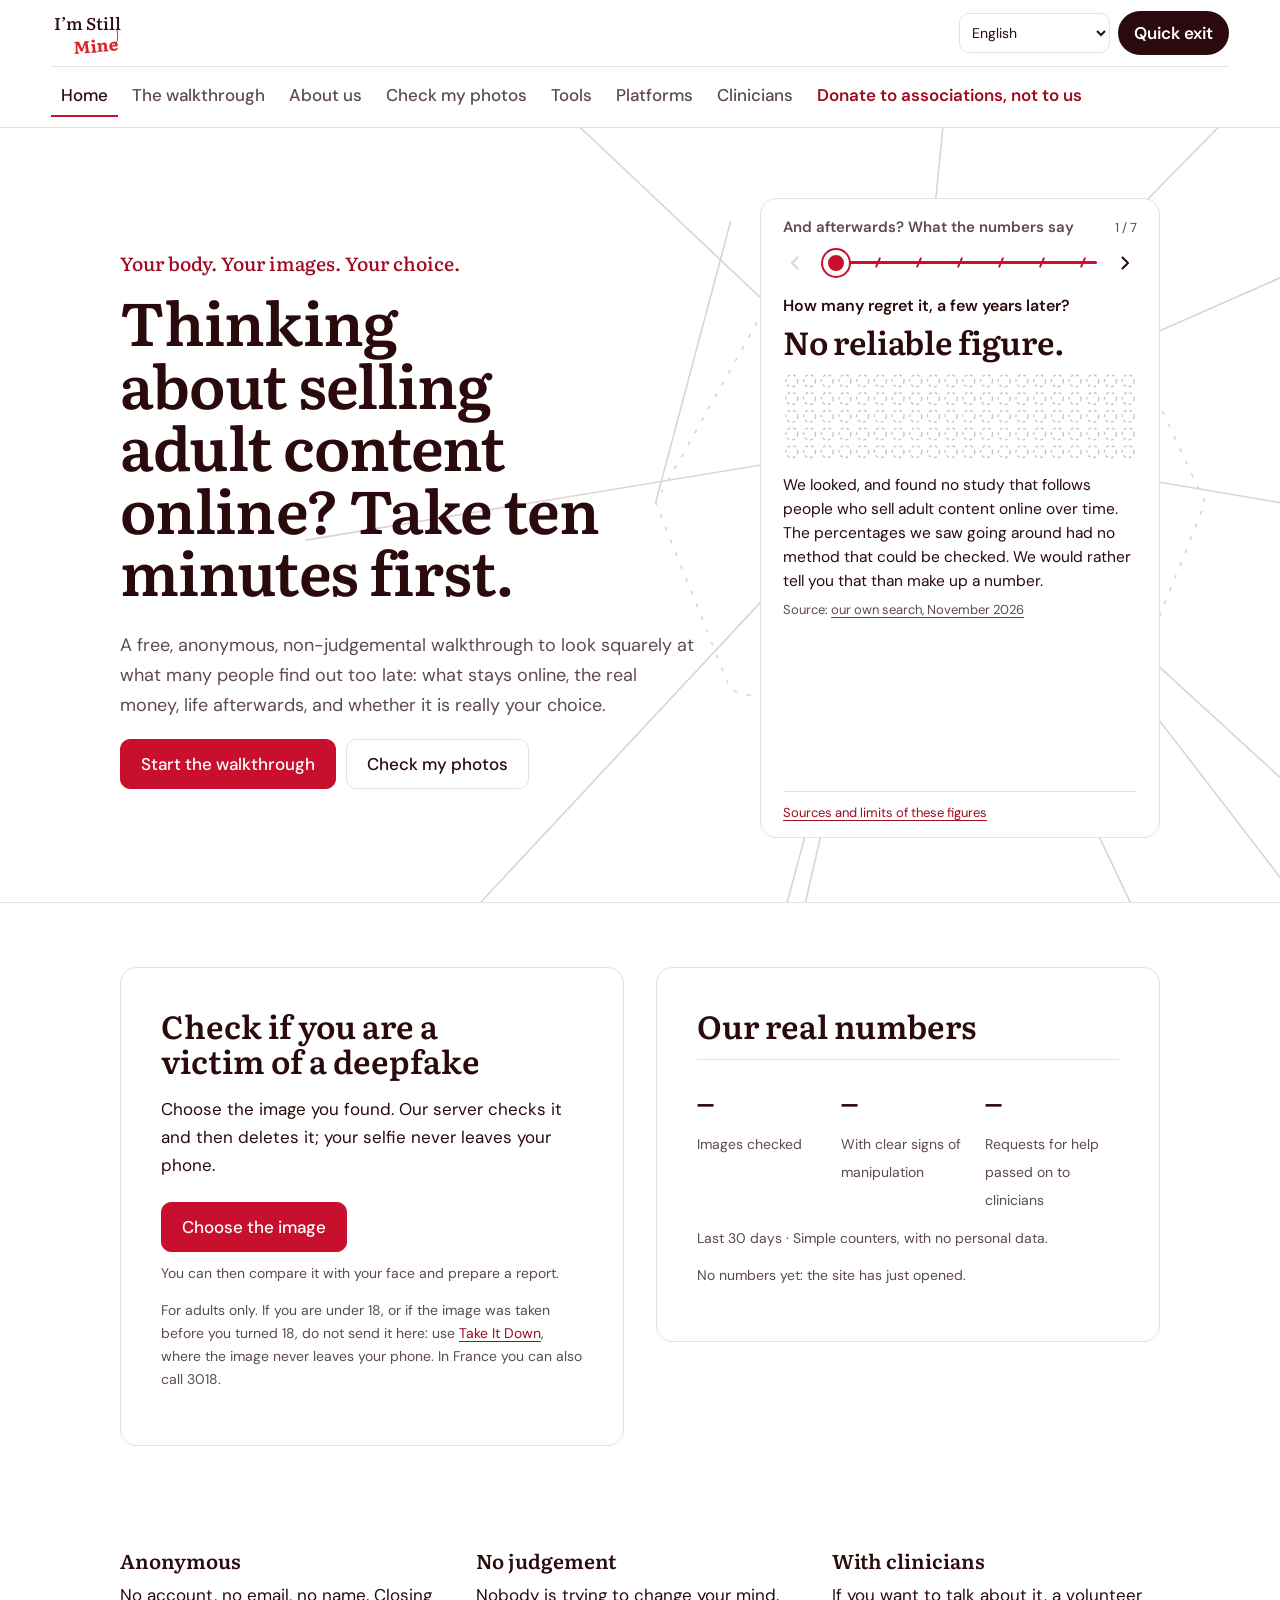
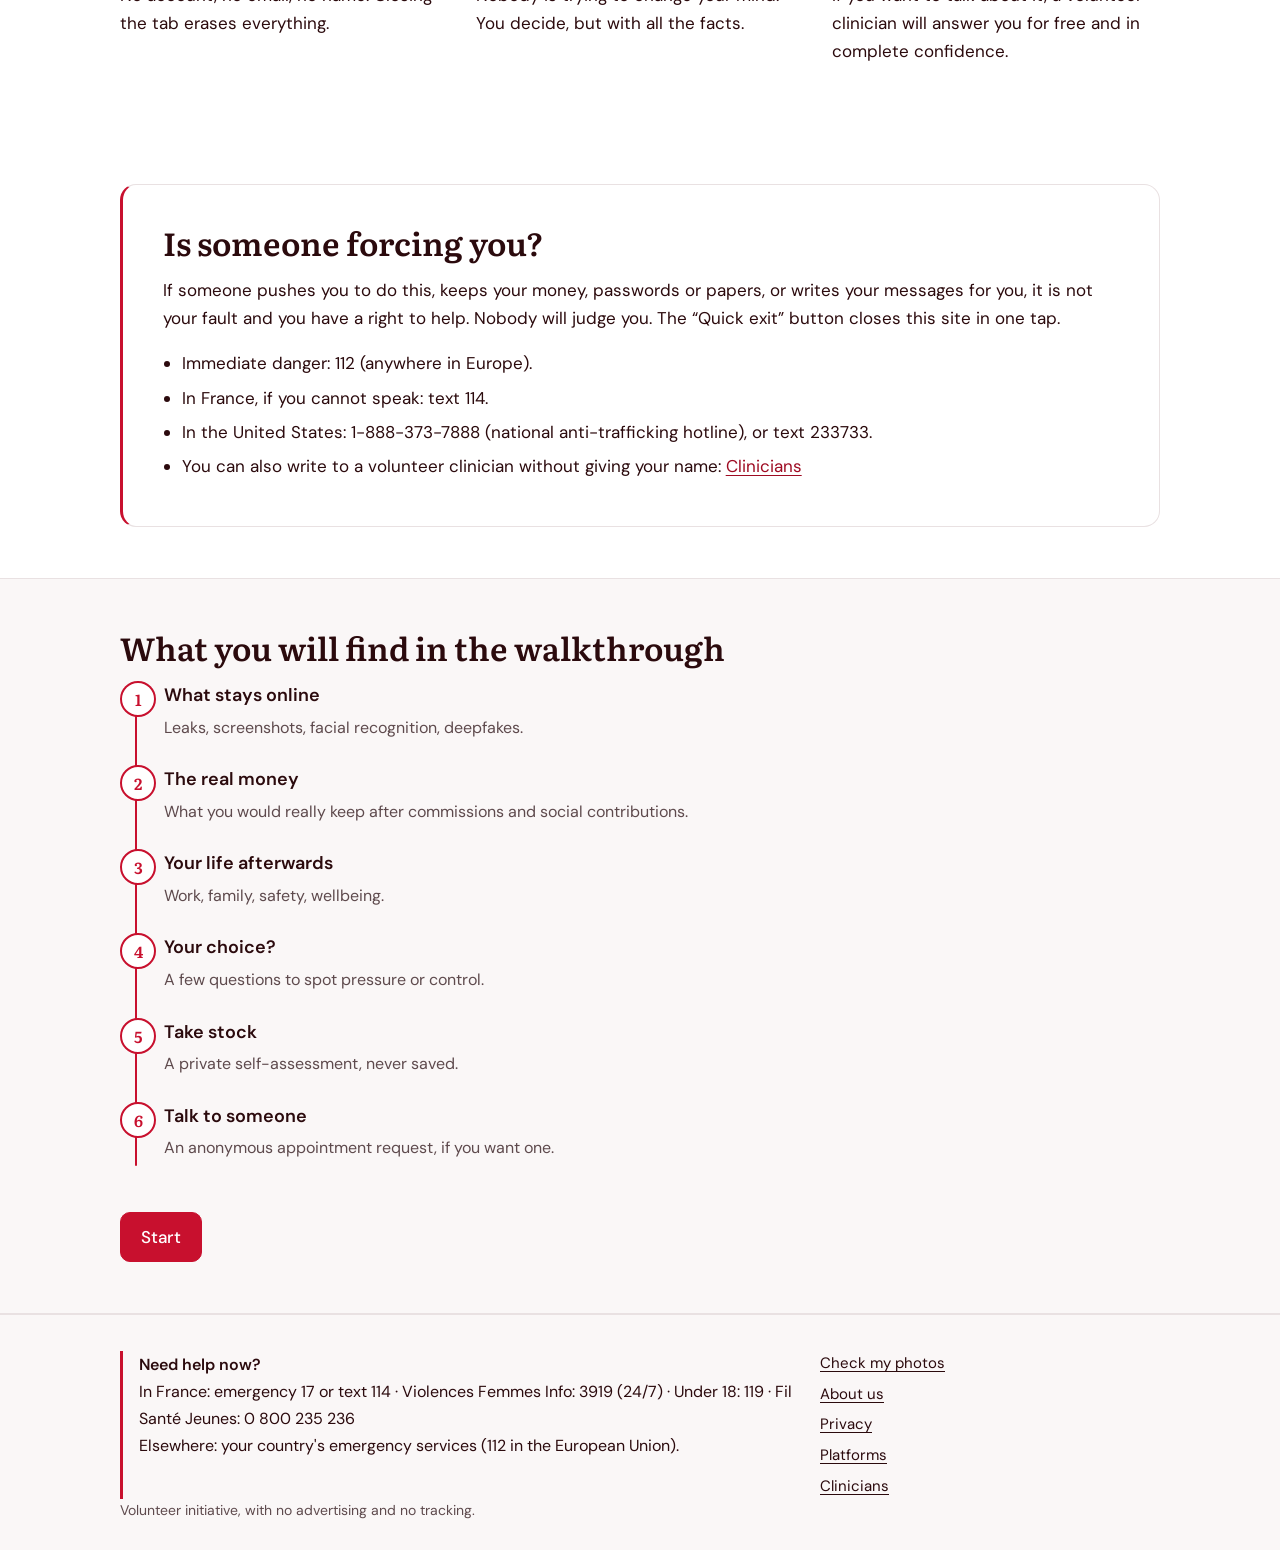
==== commit f6943e78: "Homepage: discreet 'Is someone forcing you?' help block in 20 languages Co-Authored-By: Claude Opus " ====
--- a/site/index.html
+++ b/site/index.html
@@ -318,6 +318,9 @@
   .hero{padding-top:200px}
   .shatter{height:200px;opacity:1}                 /* the glass stays above the text, never behind it */
 }
+.helpband .help{border-left:3px solid var(--acc)}
+.helplist{padding-left:1.1em;margin:8px 0 0}
+.helplist li{margin:6px 0}
 </style>
 </head>
 <body>
@@ -413,6 +416,11 @@
 <div><h3 data-i="s.accueil.8">Avec des soignants</h3><p data-i="s.accueil.9">Si tu veux en parler, un psychiatre te reçoit gratuitement et en toute confidentialité.</p></div>
 </div>
 </section>
+<section class="band helpband" id="aide" aria-labelledby="helpT"><div class="wrapw"><div class="page help">
+<h2 id="helpT" data-i="h.help.title">Quelqu'un te force ?</h2>
+<p data-i="h.help.text">.</p>
+<ul class="helplist" data-i="h.help.list"></ul>
+</div></div></section>
 <section class="band alt">
 <div class="wrapw">
 <h2 data-i="s.accueil.10">Ce que tu trouveras dans le parcours</h2>
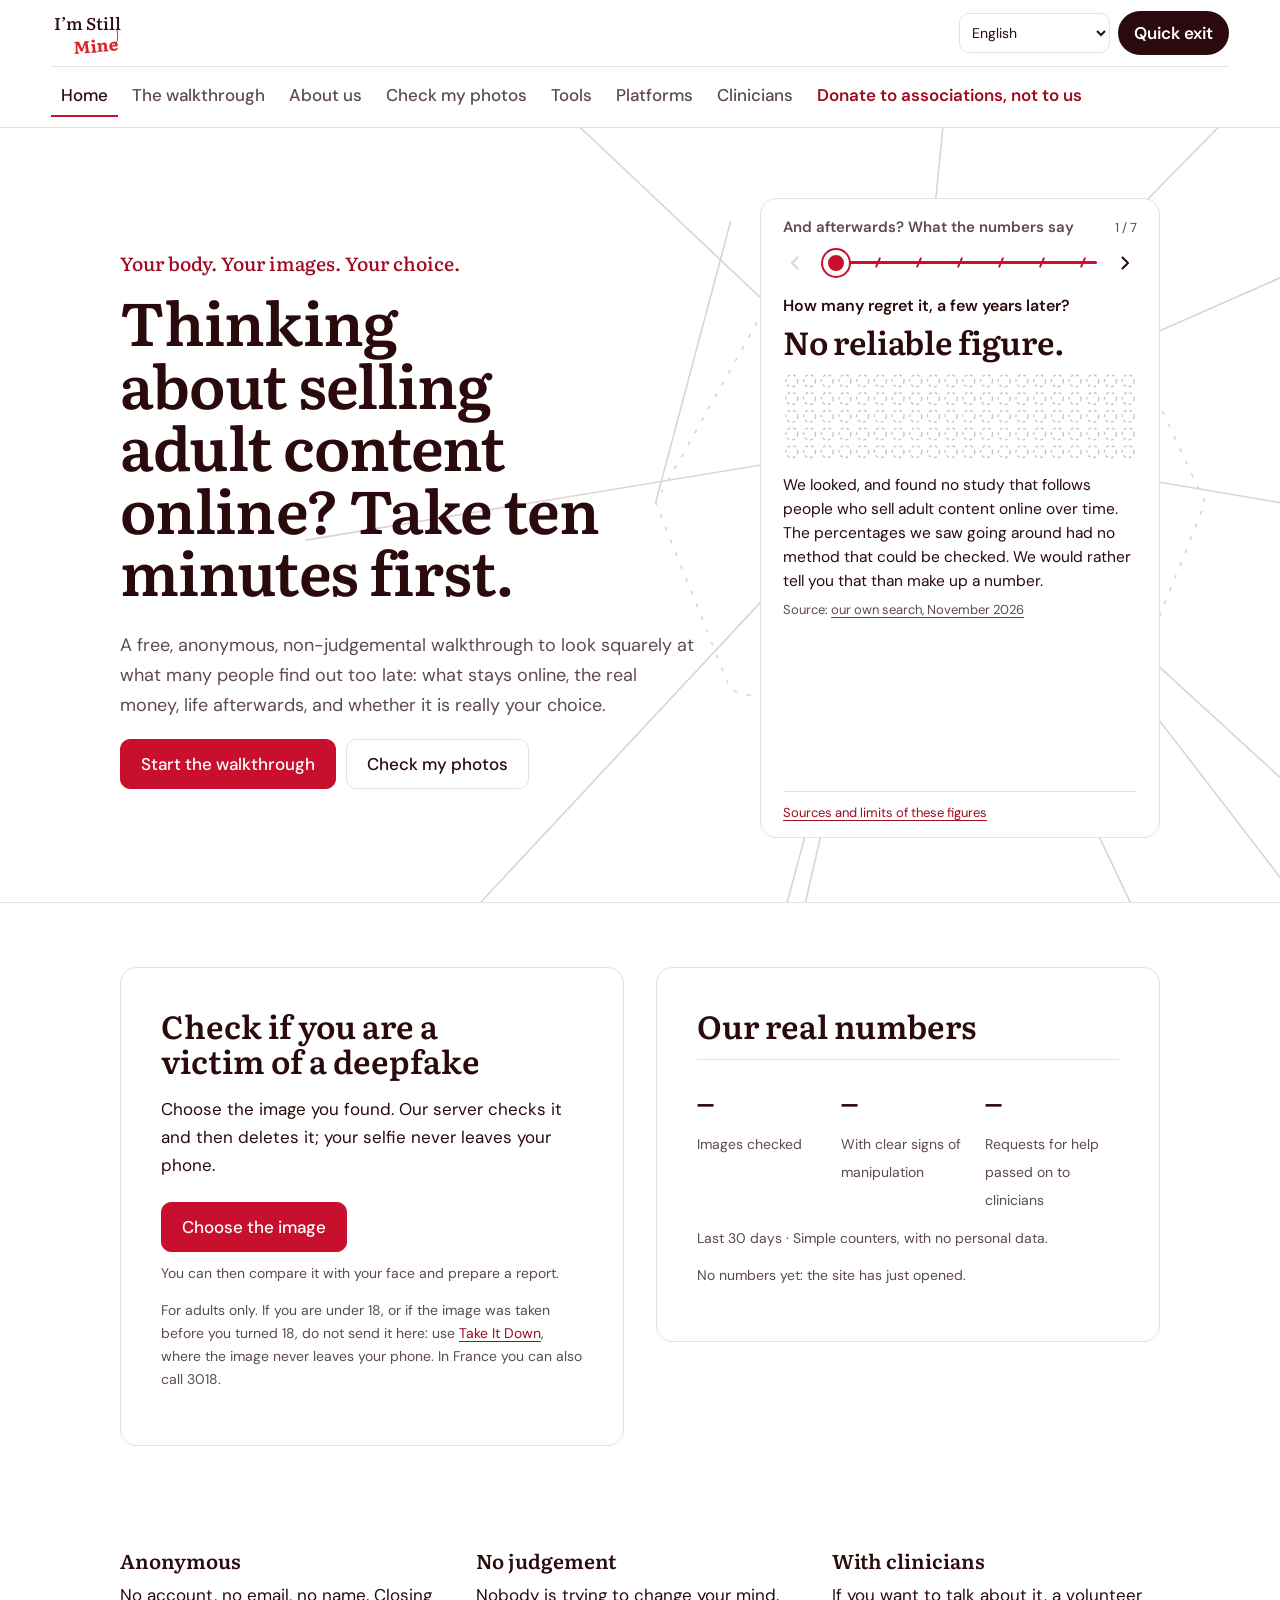
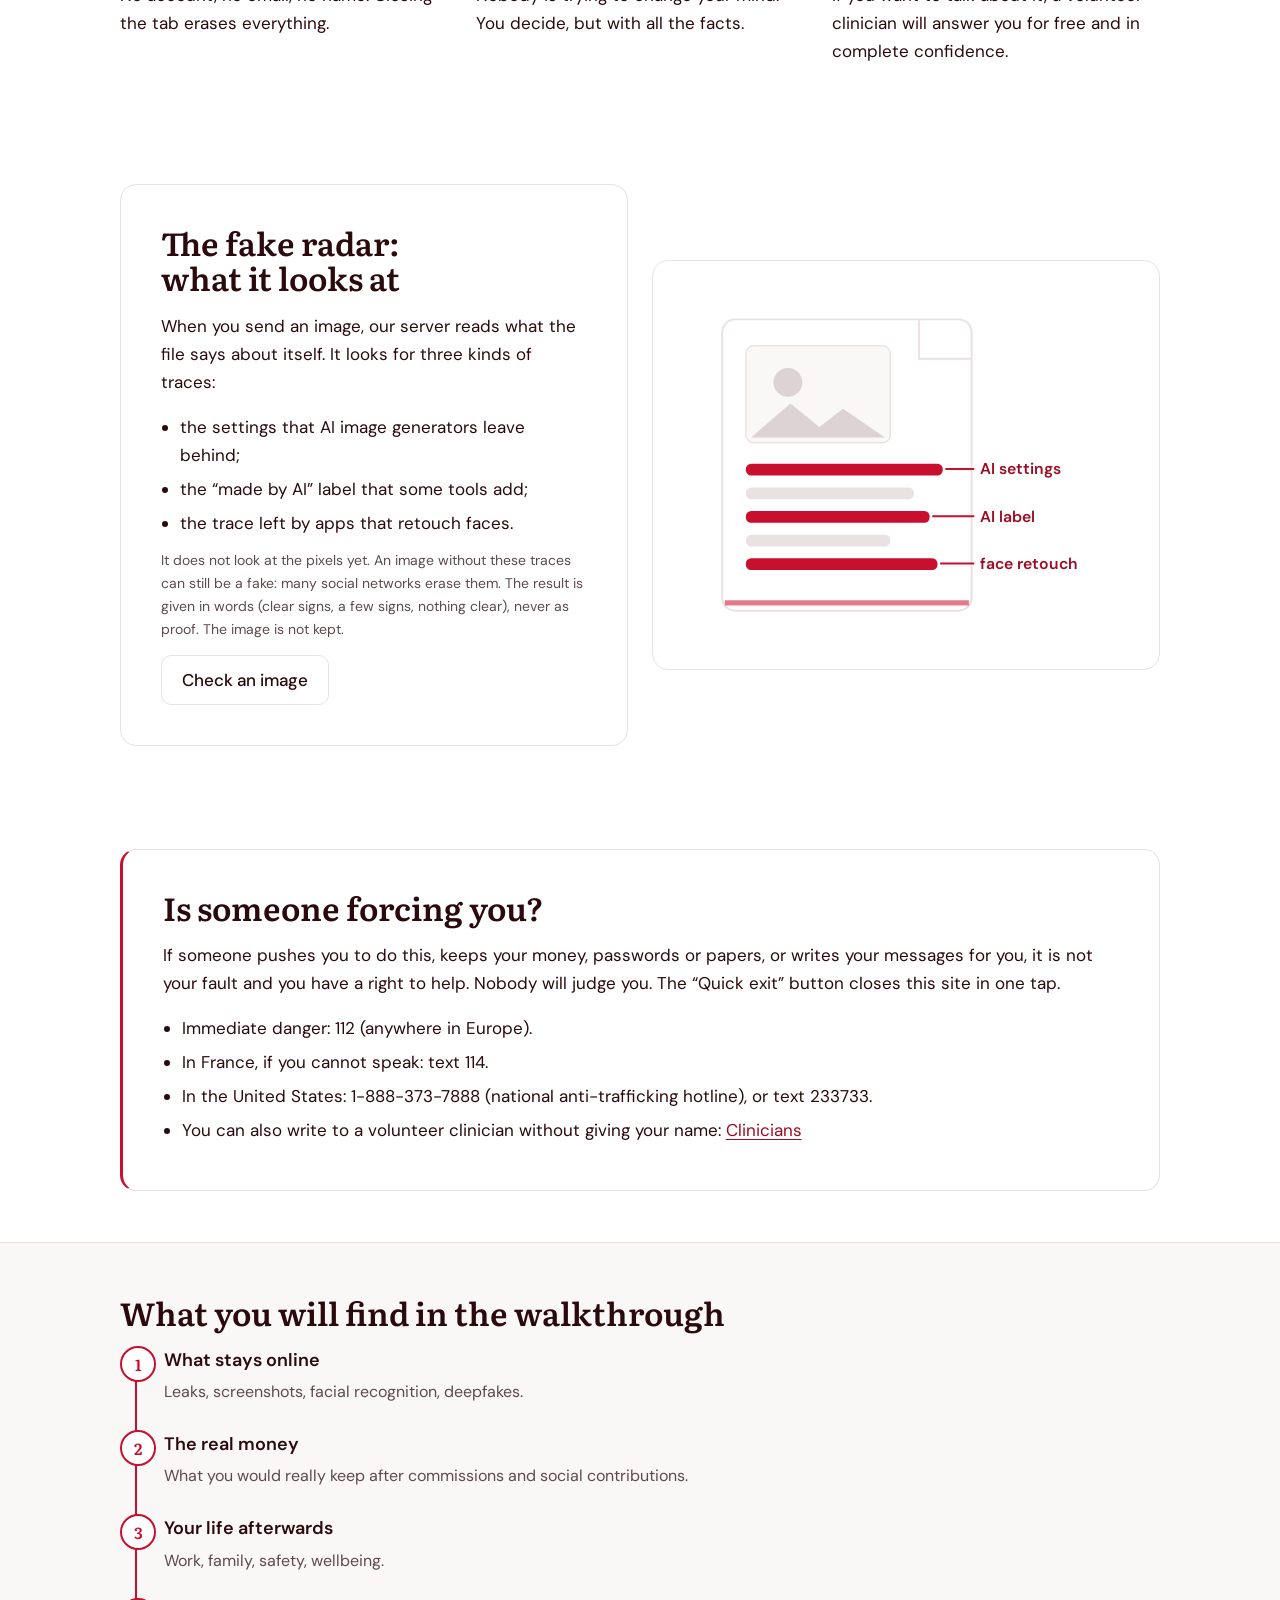
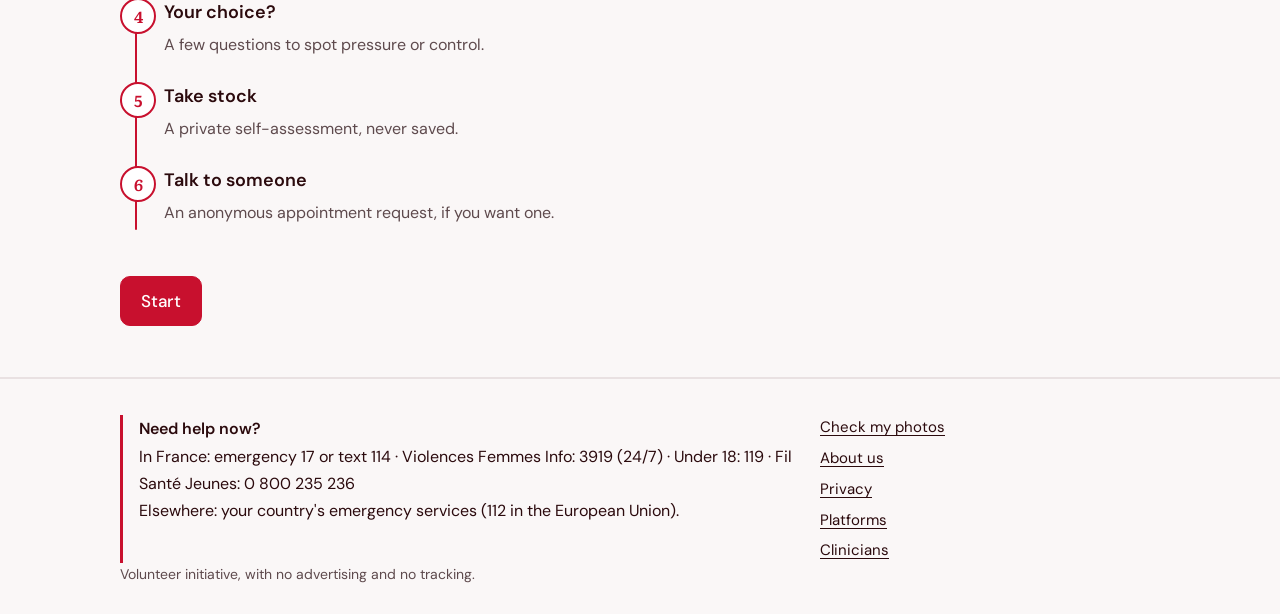
==== commit 044a73ae: "Homepage: 'fake radar' section explaining what the server reads, with an honest file-scan animation," ====
--- a/site/index.html
+++ b/site/index.html
@@ -321,6 +321,21 @@
 .helpband .help{border-left:3px solid var(--acc)}
 .helplist{padding-left:1.1em;margin:8px 0 0}
 .helplist li{margin:6px 0}
+.radarband .two{align-items:center}
+.rlist{padding-left:1.1em;margin:8px 0 12px}.rlist li{margin:6px 0}
+.rsvg{width:100%;max-width:420px;display:block;margin:auto}
+.rfile{fill:var(--bg);stroke:var(--line);stroke-width:1.5}.rfold{fill:none;stroke:var(--line);stroke-width:1.5}
+.rpic{fill:var(--paper);stroke:var(--line)}.rpicc{fill:var(--crack)}
+.rl{fill:var(--line)}.rscan{fill:var(--acc);opacity:.55}
+.rtag path{stroke:var(--acc);stroke-width:1.5;fill:none}.rtag text{font:600 12px "DM Sans",system-ui,sans-serif;fill:var(--accdeep)}
+.rtag{opacity:0}
+.rdemo.on .rscan{animation:rscan 3.2s ease-in-out 1 forwards}
+.rdemo.on #rl1{animation:rhit .4s ease 1s forwards}.rdemo.on #rt1{animation:rshow .4s ease 1s forwards}
+.rdemo.on #rl2{animation:rhit .4s ease 1.8s forwards}.rdemo.on #rt2{animation:rshow .4s ease 1.8s forwards}
+.rdemo.on #rl3{animation:rhit .4s ease 2.6s forwards}.rdemo.on #rt3{animation:rshow .4s ease 2.6s forwards}
+@keyframes rscan{from{transform:translateY(0)}to{transform:translateY(212px)}}
+@keyframes rhit{to{fill:var(--acc)}}@keyframes rshow{to{opacity:1}}
+@media (prefers-reduced-motion:reduce){.rscan{display:none}#rl1,#rl2,#rl3{fill:var(--acc)}.rtag{opacity:1}.rdemo.on *{animation:none!important}}
 </style>
 </head>
 <body>
@@ -416,6 +431,32 @@
 <div><h3 data-i="s.accueil.8">Avec des soignants</h3><p data-i="s.accueil.9">Si tu veux en parler, un psychiatre te reçoit gratuitement et en toute confidentialité.</p></div>
 </div>
 </section>
+<section class="band radarband" id="radar" aria-labelledby="radarT"><div class="wrapw two">
+<div class="page rtext">
+<h2 id="radarT" data-i="r.title">Le radar à faux : ce qu'il regarde</h2>
+<p data-i="r.intro">.</p>
+<ul class="rlist"><li data-i="r.l1">.</li><li data-i="r.l2">.</li><li data-i="r.l3">.</li></ul>
+<p class="small" data-i="r.limit">.</p>
+<a class="btn" href="#outils" data-i="r.btn">Vérifier une image</a>
+</div>
+<div class="page rdemo" aria-hidden="true">
+<svg viewBox="0 0 320 250" class="rsvg">
+<rect x="20" y="14" width="190" height="222" rx="10" class="rfile"/>
+<path d="M170 14v30h40" class="rfold"/>
+<rect x="38" y="34" width="110" height="74" rx="6" class="rpic"/>
+<circle cx="70" cy="62" r="11" class="rpicc"/><path d="M42 104l30-26 22 18 18-14 32 22z" class="rpicc"/>
+<rect x="38" y="124" width="150" height="9" rx="4" class="rl" id="rl1"/>
+<rect x="38" y="142" width="128" height="9" rx="4" class="rl"/>
+<rect x="38" y="160" width="140" height="9" rx="4" class="rl" id="rl2"/>
+<rect x="38" y="178" width="110" height="9" rx="4" class="rl"/>
+<rect x="38" y="196" width="146" height="9" rx="4" class="rl" id="rl3"/>
+<rect x="22" y="16" width="186" height="4" class="rscan"/>
+<g class="rtag" id="rt1"><path d="M190 128h22"/><text x="216" y="132" data-i="r.a1">réglages IA</text></g>
+<g class="rtag" id="rt2"><path d="M180 164h32"/><text x="216" y="168" data-i="r.a2">marquage IA</text></g>
+<g class="rtag" id="rt3"><path d="M186 200h26"/><text x="216" y="204" data-i="r.a3">retouche visage</text></g>
+</svg>
+</div>
+</div></section>
 <section class="band helpband" id="aide" aria-labelledby="helpT"><div class="wrapw"><div class="page help">
 <h2 id="helpT" data-i="h.help.title">Quelqu'un te force ?</h2>
 <p data-i="h.help.text">.</p>
@@ -927,6 +968,9 @@
   st.addEventListener('touchend',e=>{if(x0===null)return;const dx=e.changedTouches[0].clientX-x0,dy=e.changedTouches[0].clientY-y0;x0=null;
     if(Math.abs(dx)>48&&Math.abs(dx)>Math.abs(dy)*1.5){const rtl=document.documentElement.dir==='rtl';figsShow(FIG.i+((dx<0)!==rtl?1:-1))}},{passive:true});
   document.addEventListener('langchange',figsRender);figsRender()})();
+(()=>{const d=document.querySelector('.rdemo');if(!d)return;
+ if(!('IntersectionObserver' in window)){d.classList.add('on');return}
+ const io=new IntersectionObserver(es=>{if(es.some(e=>e.isIntersecting)){d.classList.add('on');io.disconnect()}},{threshold:.4});io.observe(d)})();
 addEventListener('hashchange',route);
 renderSlots();
 (window.i18nReady||Promise.resolve()).then(()=>{window.__booted=true;renderF();route()});
